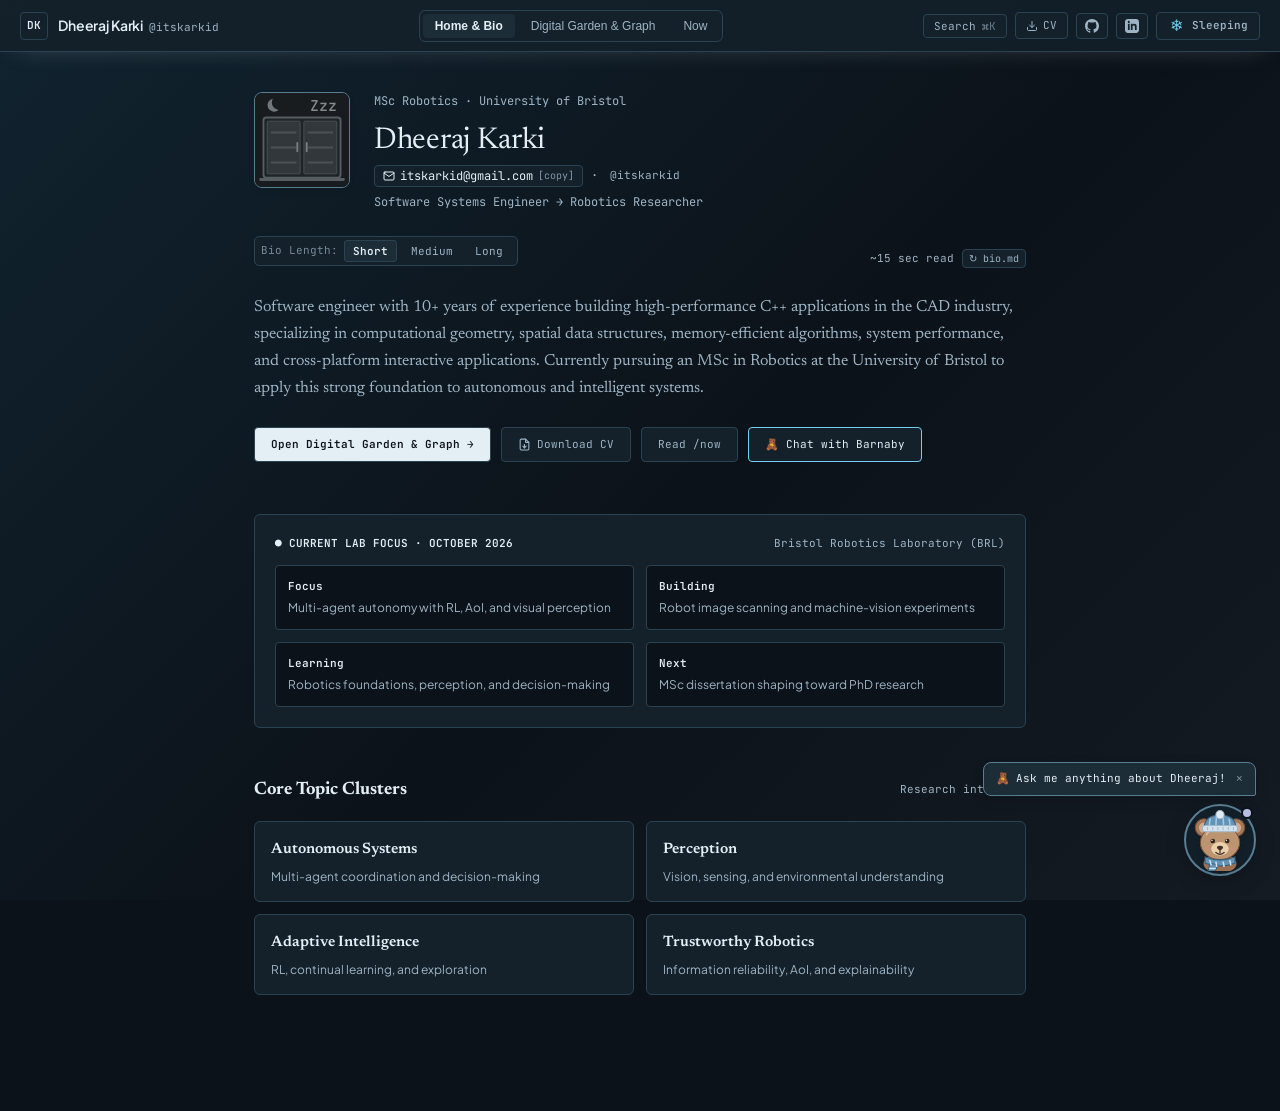
==== index.html @ 6e76aca3 "Refine course notes and fix math, callouts, and home layout" ====
<!DOCTYPE html>
<html lang="en" data-theme="dark" class="dark">
<head>
  <meta charset="UTF-8">
  <meta name="viewport" content="width=device-width, initial-scale=1.0">
  <title>Dheeraj Karki (@itskarkid) — Software to Robotics & Digital Garden</title>

  <!-- Typography -->
  <link rel="preconnect" href="https://fonts.googleapis.com">
  <link rel="preconnect" href="https://fonts.gstatic.com" crossorigin>
  <link href="https://fonts.googleapis.com/css2?family=Plus+Jakarta+Sans:wght@300;400;500;600;700&family=JetBrains+Mono:wght@400;500;600&family=Newsreader:ital,opsz,wght@0,6..72,400;0,6..72,500;0,6..72,600;1,6..72,400&display=swap" rel="stylesheet">

  <link rel="stylesheet" href="__support/vendor/katex/katex.min.css">
  <link rel="stylesheet" href="styles.css">
</head>
<body>

  <!-- ================= MASTHEAD ================= -->
  <header class="masthead">
    <div class="brand-group" onclick="switchView('home')">
      <div class="brand-avatar">DK</div>
      <div>
        <span class="brand-title">Dheeraj Karki</span>
        <span class="brand-handle">@itskarkid</span>
      </div>
    </div>

    <!-- Center Views Tabs -->
    <nav class="nav-tabs">
      <button onclick="switchView('home')" id="tab-home" class="nav-btn active">Home & Bio</button>
      <button onclick="switchView('garden')" id="tab-garden" class="nav-btn">Digital Garden & Graph</button>
      <button onclick="switchView('now')" id="tab-now" class="nav-btn">Now</button>
    </nav>

    <!-- Right Controls -->
    <div class="actions-group">
      <!-- Search Modal (⌘K) -->
      <button onclick="openSearchModal()" class="btn-action" title="Search notes [⌘K]">
        <span>Search</span>
        <span style="opacity:0.6;">⌘K</span>
      </button>

      <button onclick="openSyncModal()" class="btn-action" title="Obsidian to GitHub Sync Workflow" style="display:none;">
        <span>Obsidian Sync</span>
      </button>

      <!-- CV / Resume Download Button -->
      <a href="cv_dheeraj_karki.pdf" id="navCvLink" download="cv_dheeraj_karki.pdf" class="btn-action" title="Download Dheeraj's CV / Resume" style="gap: 5px;">
        <svg width="12" height="12" viewBox="0 0 24 24" fill="none" stroke="currentColor" stroke-width="2" stroke-linecap="round" stroke-linejoin="round">
          <path d="M21 15v4a2 2 0 0 1-2 2H5a2 2 0 0 1-2-2v-4"></path>
          <polyline points="7 10 12 15 17 10"></polyline>
          <line x1="12" y1="15" x2="12" y2="3"></line>
        </svg>
        <span>CV</span>
      </a>

      <!-- GitHub Icon Link -->
      <a href="https://github.com/itskarkid" id="navGithubLink" target="_blank" rel="noopener noreferrer" class="btn-action" title="GitHub (@itskarkid)" style="padding: 5px 8px;">
        <svg width="14" height="14" viewBox="0 0 24 24" fill="currentColor">
          <path d="M12 0C5.37 0 0 5.37 0 12c0 5.31 3.435 9.795 8.205 11.385.6.105.825-.255.825-.57 0-.285-.015-1.23-.015-2.235-3.015.555-3.795-.735-4.035-1.41-.135-.345-.72-1.41-1.23-1.695-.42-.225-1.02-.78-.015-.795.945-.015 1.62.87 1.845 1.23 1.08 1.815 2.805 1.305 3.495.99.105-.78.42-1.305.765-1.605-2.67-.3-5.46-1.335-5.46-5.925 0-1.305.465-2.385 1.23-3.225-.12-.3-.54-1.53.12-3.18 0 0 1.005-.315 3.3 1.23.96-.27 1.98-.405 3-.405s2.04.135 3 .405c2.295-1.56 3.3-1.23 3.3-1.23.66 1.65.24 2.88.12 3.18.765.84 1.23 1.905 1.23 3.225 0 4.605-2.805 5.625-5.475 5.925.435.375.81 1.095.81 2.22 0 1.605-.015 2.895-.015 3.3 0 .315.225.69.825.57A12.02 12.02 0 0024 12c0-6.63-5.37-12-12-12z"/>
        </svg>
      </a>

      <!-- LinkedIn Icon Link -->
      <a href="https://www.linkedin.com/in/itskarkid/" id="navLinkedinLink" target="_blank" rel="noopener noreferrer" class="btn-action" title="LinkedIn Profile" style="padding: 5px 8px;">
        <svg width="14" height="14" viewBox="0 0 24 24" fill="currentColor">
          <path d="M19 0h-14c-2.761 0-5 2.239-5 5v14c0 2.761 2.239 5 5 5h14c2.762 0 5-2.239 5-5v-14c0-2.761-2.238-5-5-5zm-11 19h-3v-11h3v11zm-1.5-12.268c-.966 0-1.75-.79-1.75-1.764s.784-1.764 1.75-1.764 1.75.79 1.75 1.764-.783 1.764-1.75 1.764zm13.5 12.268h-3v-5.604c0-3.368-4-3.113-4 0v5.604h-3v-11h3v1.765c1.396-2.586 7-2.777 7 2.476v6.759z"/>
        </svg>
      </a>

      <!-- Local Time Status -->
      <span class="zone-status" id="zoneStatus" role="status" aria-live="polite" aria-atomic="true">
        <span class="season-icon" id="seasonIcon" aria-hidden="true"></span>
        <span id="themeLabel" style="font-weight:600;">Night</span>
      </span>
    </div>
  </header>

  <div class="season-preview" hidden>
    <label class="preview-row" for="seasonPreview">
      <span>Season preview</span>
      <select id="seasonPreview" onchange="previewSeason()">
        <option value="auto">Auto</option>
        <option value="spring">Spring</option>
        <option value="summer">Summer</option>
        <option value="autumn">Autumn</option>
        <option value="winter">Winter</option>
      </select>
    </label>
    <label class="preview-row" for="zonePreview">
      <span>State preview</span>
      <select id="zonePreview" onchange="previewSeason()">
        <option value="auto">Auto</option>
        <option value="Day">Day</option>
        <option value="Night">Night</option>
        <option value="Sleeping">Sleeping</option>
      </select>
    </label>
  </div>

  <!-- ================= VIEW 1: HOME & BIO ================= -->
  <section id="view-home" class="view-container home-wrapper active">
    
    <div class="bio-hero-container">
      <!-- Profile Picture Frame with Line-Art Fallback -->
      <div class="profile-avatar-frame" title="Dheeraj Karki (@itskarkid)">
        <img 
          src="https://media.licdn.com/dms/image/v2/D5603AQFn3GsmP9iZlg/profile-displayphoto-shrink_400_400/profile-displayphoto-shrink_400_400/0/1718274640105?e=1735171200&v=beta&t=example" 
          alt="Dheeraj Karki" 
          id="profileImage"
          style="width: 100%; height: 100%; object-fit: cover; display: block;"
          onerror="this.onerror=null; this.style.display='none'; document.getElementById('avatarSvgFallback').style.display='block';"
        />
        <svg id="avatarSvgFallback" role="img" aria-label="Seasonal cartoon portrait of Dheeraj Karki" style="display:none; width:100%; height:100%;" viewBox="0 0 100 100" fill="none" xmlns="http://www.w3.org/2000/svg">
          <rect width="100" height="100" fill="var(--surface)"/>
          <line x1="0" y1="20" x2="100" y2="20" stroke="var(--border)" stroke-width="0.5"/>
          <line x1="0" y1="40" x2="100" y2="40" stroke="var(--border)" stroke-width="0.5"/>
          <line x1="0" y1="60" x2="100" y2="60" stroke="var(--border)" stroke-width="0.5"/>
          <line x1="0" y1="80" x2="100" y2="80" stroke="var(--border)" stroke-width="0.5"/>
          <line x1="20" y1="0" x2="20" y2="100" stroke="var(--border)" stroke-width="0.5"/>
          <line x1="40" y1="0" x2="40" y2="100" stroke="var(--border)" stroke-width="0.5"/>
          <line x1="60" y1="0" x2="60" y2="100" stroke="var(--border)" stroke-width="0.5"/>
          <line x1="80" y1="0" x2="80" y2="100" stroke="var(--border)" stroke-width="0.5"/>
          <g class="portrait-day">
            <circle cx="84" cy="15" r="6" fill="#b68b41"/>
            <path d="M84 4V2M84 28V26M73 15H71M97 15H95M76 7L74 5M92 23L94 25M76 23L74 25M92 7L94 5" stroke="#b68b41" stroke-width="1.5" stroke-linecap="round"/>
          </g>
          <g class="portrait-night" fill="#d3e4f0">
            <path d="M88 5A9 9 0 1 0 94 20A10 10 0 0 1 88 5Z"/>
            <path d="M15 12V18M12 15H18M83 35V39M81 37H85" stroke="#d3e4f0" stroke-width="1.2" stroke-linecap="round"/>
            <circle cx="23" cy="31" r="1"/><circle cx="73" cy="8" r="1"/>
          </g>
          <path d="M18 100V94C20 78 32 68 50 68C68 68 80 78 82 94V100Z" stroke="var(--text)" stroke-width="2.5" stroke-linecap="round" fill="var(--card)"/>
          <path d="M42 68L38 88M58 68L62 88" stroke="var(--border-strong)" stroke-width="1.5" stroke-linecap="round"/>
          <path d="M42 56V68M58 56V68" stroke="var(--text)" stroke-width="2" stroke-linecap="round"/>
          <ellipse cx="50" cy="42" rx="17" ry="20" stroke="var(--portrait-ink)" stroke-width="2" fill="var(--portrait-skin)"/>
          <rect x="37" y="38" width="10" height="7" rx="2" stroke="var(--accent)" stroke-width="2"/>
          <rect x="53" y="38" width="10" height="7" rx="2" stroke="var(--accent)" stroke-width="2"/>
          <line x1="47" y1="41" x2="53" y2="41" stroke="var(--accent)" stroke-width="2"/>
          <path d="M33 39C32 27 40 21 50 21C60 21 68 27 67 39C63 26 55 24 50 24C45 24 37 26 33 39Z" fill="var(--portrait-hair)"/>
          <path d="M46 52C48 54 52 54 54 52" stroke="var(--portrait-ink)" stroke-width="1.5" stroke-linecap="round"/>
          <g class="season-accessory spring">
            <path d="M22 85Q29 72 41 70L50 80L59 70Q71 72 78 85L82 100H18Z" fill="var(--card)" stroke="var(--accent)" stroke-width="2"/>
            <path d="M41 71L38 85L50 80L62 85L59 71M50 80V100" stroke="var(--accent)" stroke-width="1.5"/>
            <path d="M65 88L68 78M66 84Q59 80 62 78Q68 77 66 84" stroke="var(--accent)" stroke-width="1.5"/>
            <g fill="var(--season-detail)">
              <circle cx="68" cy="73" r="3"/><circle cx="64" cy="77" r="3"/>
              <circle cx="72" cy="77" r="3"/><circle cx="68" cy="81" r="3"/>
            </g>
            <circle cx="68" cy="77" r="2" fill="var(--bg)"/>
          </g>
          <g class="season-accessory summer">
            <path d="M34 27L38 13Q50 9 62 13L66 27Z" fill="var(--card)" stroke="var(--season-detail)" stroke-width="1.5"/>
            <path d="M36 22H64V28H36Z" fill="var(--accent)"/>
            <path d="M25 29Q50 23 75 29L72 33Q50 29 28 33Z" fill="var(--card)" stroke="var(--season-detail)" stroke-width="1.5"/>
            <g class="portrait-day">
              <rect x="36" y="37" width="12" height="9" rx="3" fill="var(--portrait-hair)" stroke="var(--accent)" stroke-width="1.5"/>
              <rect x="52" y="37" width="12" height="9" rx="3" fill="var(--portrait-hair)" stroke="var(--accent)" stroke-width="1.5"/>
              <path d="M48 40H52M39 39L42 43M55 39L58 43" stroke="var(--bg)" stroke-width="1.5"/>
            </g>
            <path d="M39 71L50 80L61 71" stroke="var(--season-detail)" stroke-width="3" stroke-linecap="round"/>
          </g>
          <g class="season-accessory autumn">
            <path d="M21 85Q28 73 40 71L50 80L60 71Q72 73 79 85L84 100H16Z" fill="var(--card)" stroke="var(--text)" stroke-width="2"/>
            <path d="M40 72L35 86L45 83L50 91L55 83L65 86L60 72M50 91V100" stroke="var(--accent)" stroke-width="1.8"/>
            <path d="M38 61Q50 68 62 61L63 69Q50 77 37 69Z" fill="var(--accent)" stroke="var(--text)" stroke-width="1.2"/>
            <path d="M43 70L40 89L49 91L53 72Z" fill="var(--accent)" stroke="var(--text)" stroke-width="1.2"/>
            <path d="M41 65L42 71M49 67V73M57 65L58 71M42 82L49 84" stroke="var(--season-detail)" stroke-width="2"/>
          </g>
          <g class="season-accessory winter">
            <path d="M32 27Q34 11 50 11Q66 11 68 27Z" fill="var(--accent)" stroke="var(--text)" stroke-width="1.5"/>
            <circle cx="50" cy="10" r="5" fill="var(--season-detail)" stroke="var(--text)" stroke-width="1"/>
            <path d="M40 17L39 25M47 15V25M54 15V25M61 18L62 25" stroke="var(--bg)" stroke-width="1.5"/>
            <rect x="30" y="25" width="40" height="7" rx="3" fill="var(--card)" stroke="var(--text)" stroke-width="1.5"/>
            <path d="M36 27V30M43 27V30M50 27V30M57 27V30M64 27V30" stroke="var(--accent)" stroke-width="1.5"/>
            <path d="M38 61Q50 68 62 61L63 71Q50 78 37 71Z" fill="var(--accent)" stroke="var(--text)" stroke-width="1.2"/>
            <path d="M43 72L39 93H49L54 74Z" fill="var(--accent)" stroke="var(--text)" stroke-width="1.2"/>
            <path d="M41 65L42 72M49 67V74M57 65L58 72M41 83H51M40 89H50" stroke="var(--bg)" stroke-width="2"/>
          </g>
          <g class="portrait-sleep">
            <rect width="100" height="100" fill="#192329"/>
            <path d="M19 6A7 7 0 1 0 25 18A8 8 0 0 1 19 6Z" fill="#82949e"/>
            <text x="58" y="19" fill="#9babb2" font-family="var(--font-mono)" font-size="16" font-weight="500">Zzz</text>
            <rect x="9" y="26" width="82" height="64" rx="3" fill="#202d33" stroke="#61747d" stroke-width="2"/>
            <rect x="13" y="30" width="35" height="56" rx="1" fill="#35454c" stroke="#51656e"/>
            <rect x="52" y="30" width="35" height="56" rx="1" fill="#35454c" stroke="#51656e"/>
            <path d="M17 42H44M17 58H44M17 74H44M56 42H83M56 58H83M56 74H83" stroke="#52666f" stroke-width="2"/>
            <path d="M45 53V62M55 53V62" stroke="#899ba3" stroke-width="2" stroke-linecap="round"/>
            <path d="M6 92H94" stroke="#61747d" stroke-width="3" stroke-linecap="round"/>
          </g>
        </svg>
      </div>

      <div style="flex: 1;">
        <div class="hero-meta" id="homeHeadline">
          MSc Robotics &middot; Univ. of Bristol &middot; 10 Years Software Industry (India)
        </div>
        <h1 class="hero-heading" id="homeName" style="margin-bottom: 4px;">Dheeraj Karki</h1>
        <div style="display:flex; align-items:center; gap:8px; margin-bottom: 6px; flex-wrap:wrap;">
          <button onclick="copyEmailToClipboard(event)" title="Click to copy email" style="font-family:var(--font-mono); font-size:12px; color:var(--text); text-decoration:none; display:inline-flex; align-items:center; gap:5px; border:1px solid var(--border); padding:2px 8px; border-radius:4px; background:var(--surface); cursor:pointer; transition:all 0.12s;">
            <svg width="12" height="12" viewBox="0 0 24 24" fill="none" stroke="currentColor" stroke-width="2" stroke-linecap="round" stroke-linejoin="round">
              <path d="M4 4h16c1.1 0 2 .9 2 2v12c0 1.1-.9 2-2 2H4c-1.1 0-2-.9-2-2V6c0-1.1.9-2 2-2z"></path>
              <polyline points="22,6 12,13 2,6"></polyline>
            </svg>
            <span id="emailDisplayLabel">itskarkid@gmail.com</span>
            <span style="font-size:10px; color:var(--text-muted); opacity:0.8;">[copy]</span>
          </button>
          <span style="font-family:var(--font-mono); font-size:12px; color:var(--text-muted);">&middot;</span>
          <span class="brand-handle" id="homeHandle">@itskarkid</span>
        </div>
        <p style="font-family:var(--font-mono); font-size:12px; color:var(--text-muted);" id="homeRole">
          Software Systems Engineer &rarr; Robotics Researcher
        </p>
      </div>
    </div>

    <!-- Length Toggle Bar with Optional Reload -->
    <div style="display:flex; justify-content:space-between; align-items:center; margin-bottom:12px;">
      <div class="bio-length-control">
        <span style="opacity:0.7;">Bio Length:</span>
        <button onclick="setBioLength('short')" id="bio-btn-short" class="bio-length-btn active">Short</button>
        <button onclick="setBioLength('medium')" id="bio-btn-medium" class="bio-length-btn">Medium</button>
        <button onclick="setBioLength('long')" id="bio-btn-long" class="bio-length-btn">Long</button>
      </div>
      <div style="display:flex; align-items:center; gap:8px;">
        <span style="font-family:var(--font-mono); font-size:11px; color:var(--text-muted);" id="bioReadTime">~15 sec read</span>
        <button onclick="fetchBioMarkdown()" class="btn-action" title="Reload from bio.md" style="padding:2px 6px; font-size:10px;">↻ bio.md</button>
      </div>
    </div>

    <!-- Dynamic Bio Text Container -->
    <div id="bioTextContainer" class="hero-desc"></div>

    <div style="display:flex; gap:10px; margin-bottom: 24px; flex-wrap:wrap;">
      <button onclick="switchView('garden')" class="btn-action" style="background:var(--text); color:var(--bg); padding:8px 16px; font-weight:600;">
        Open Digital Garden & Graph &rarr;
      </button>
      <a href="cv_dheeraj_karki.pdf" id="homeCvBtn" download="cv_dheeraj_karki.pdf" class="btn-action" style="padding:8px 16px; display:inline-flex; align-items:center; gap:6px; text-decoration:none;">
        <svg width="13" height="13" viewBox="0 0 24 24" fill="none" stroke="currentColor" stroke-width="2" stroke-linecap="round" stroke-linejoin="round">
          <path d="M14 2H6a2 2 0 0 0-2 2v16a2 2 0 0 0 2 2h12a2 2 0 0 0 2-2V8z"></path>
          <polyline points="14 2 14 8 20 8"></polyline>
          <line x1="12" y1="18" x2="12" y2="12"></line>
          <line x1="9" y1="15" x2="12" y2="18"></line>
          <line x1="15" y1="15" x2="12" y2="18"></line>
        </svg>
        <span>Download CV</span>
      </a>
      <button onclick="switchView('now')" class="btn-action" style="padding:8px 16px;">
        Read /now
      </button>
      <button onclick="toggleTeddyChat()" class="btn-action highlight" style="padding:8px 16px;">
        <span>🧸 Chat with Barnaby</span>
      </button>
    </div>

    <!-- NOW DISPATCH SNAPSHOT -->
    <div class="now-card">
      <div class="now-card-header">
        <span style="font-weight:600; color:var(--text);">&#9679; CURRENT LAB FOCUS &middot; OCTOBER 2026</span>
        <span>Bristol Robotics Laboratory (BRL)</span>
      </div>
      <div class="now-card-grid" id="homeNowGrid">
        <div class="now-subitem">
          <div class="now-subitem-title">State Determinism</div>
          <p>ROS 2 managed lifecycle transitions under high CPU load on single-board computers.</p>
        </div>
        <div class="now-subitem">
          <div class="now-subitem-title">State Estimation</div>
          <p>Kalman filter covariance tuning to handle wheel odometry slippage on linoleum floors.</p>
        </div>
        <div class="now-subitem">
          <div class="now-subitem-title">Manipulator Kinematics</div>
          <p>Jacobian velocities and singularity avoidance in multi-DOF serial arms.</p>
        </div>
      </div>
    </div>

    <!-- TOPIC CLUSTERS -->
    <div style="display:flex; justify-content:space-between; align-items:center; margin-top:20px;">
      <h2 style="font-family:var(--font-serif); font-size:18px;">Core Topic Clusters</h2>
      <span style="font-family:var(--font-mono); font-size:11px; color:var(--text-muted);">Research interests</span>
    </div>

    <!-- Container is now completely empty in HTML; 100% generated dynamically from bio.md -->
    <div class="cluster-grid" id="homeClustersGrid"></div>

  </section>

  <!-- ================= VIEW 2: 3-COLUMN DIGITAL GARDEN & GRAPH ================= -->
  <section id="view-garden" class="view-container garden-layout">
    
    <!-- LEFT RAIL: INDEX & STAGE FILTER -->
    <aside class="garden-sidebar">
      <div style="padding:12px; border-bottom:1px solid var(--border);">
        <div style="font-family:var(--font-mono); font-size:10px; color:var(--text-muted); margin-bottom:8px; display:flex; justify-content:space-between;">
          <span>GROWTH STAGE</span>
          <span style="cursor:pointer;" onclick="filterStage('all')">Reset</span>
        </div>
        <div style="display:grid; grid-template-columns:1fr 1fr 1fr; gap:4px;">
          <button onclick="filterStage('seedling')" id="f-seedling" class="btn-action" style="justify-content:center; padding:4px 0;">🌱 Seed</button>
          <button onclick="filterStage('budding')" id="f-budding" class="btn-action" style="justify-content:center; padding:4px 0;">🌿 Bud</button>
          <button onclick="filterStage('evergreen')" id="f-evergreen" class="btn-action" style="justify-content:center; padding:4px 0;">🌳 Tree</button>
        </div>
      </div>

      <div style="padding:8px 12px; border-bottom:1px solid var(--border); display:flex; gap:6px;">
        <input type="text" id="sidebarSearch" placeholder="Filter notes..." oninput="renderSidebarNotes()" style="flex:1; background:var(--bg); border:1px solid var(--border); padding:5px 8px; font-family:var(--font-mono); font-size:11px; color:var(--text); border-radius:3px; outline:none;">
      </div>

      <div id="sidebarNotesContainer" style="flex:1; overflow-y:auto; padding:8px;"></div>

      <div style="padding:10px; border-top:1px solid var(--border); font-family:var(--font-mono); font-size:10px; color:var(--text-muted); display:flex; justify-content:space-between;">
        <span id="noteCountLabel">7 notes</span>
        <span style="display:none; cursor:pointer;" onclick="openSyncModal()">Obsidian Sync</span>
      </div>
    </aside>

    <!-- CENTER CANVAS: READING PANE -->
    <main class="garden-reader">
      <div style="max-width: 680px; margin: 0 auto;">
        
        <div style="display:flex; justify-content:space-between; align-items:center; border-bottom:1px solid var(--border); padding-bottom:10px; margin-bottom:20px; font-family:var(--font-mono); font-size:11px; color:var(--text-muted);">
          <div>
            <span>notes / </span><span id="crumbFolder">robotics</span><span> / </span><span id="crumbFile">note.md</span>
          </div>
          <div style="display:flex; gap:8px;">
            <button onclick="toggleRawView()" class="btn-action" style="padding:2px 6px;">
              <span id="rawToggleLabel">&lt;/&gt; Raw .md</span>
            </button>
          </div>
        </div>

        <!-- Note Header -->
        <header style="margin-bottom:24px;">
          <div style="display:flex; gap:8px; align-items:center; margin-bottom:8px; font-family:var(--font-mono); font-size:11px;">
            <span id="noteStageBadge" style="border:1px solid var(--border); padding:1px 6px; border-radius:3px;">🌳 Evergreen</span>
            <span id="noteConfidenceBadge" style="border:1px solid var(--border); padding:1px 6px; border-radius:3px; color:var(--text-muted);">Confidence: High</span>
            <span id="noteTendedBadge" style="color:var(--text-muted); margin-left:auto;">Tended Oct 2026</span>
          </div>

          <h1 id="noteTitle" style="font-family:var(--font-serif); font-size:28px; font-weight:400; line-height:1.3; margin-bottom:8px;">
            Note Title
          </h1>

          <div id="noteTags" style="display:flex; gap:4px; flex-wrap:wrap;"></div>
        </header>

        <!-- Prose Content -->
        <article id="noteBody" class="prose"></article>

        <!-- Raw Markdown Inspector -->
        <div id="rawMdBox" style="display:none; margin-top:24px; background:var(--surface); border:1px solid var(--border); border-radius:4px; padding:14px; font-family:var(--font-mono); font-size:11px; white-space:pre-wrap; color:var(--text-muted); line-height:1.5;"></div>

      </div>
    </main>

    <!-- RIGHT RAIL: GRAPH & BACKLINKS -->
    <aside class="garden-rightpane">
      <div style="padding:12px; border-bottom:1px solid var(--border);">
        <div style="font-family:var(--font-mono); font-size:10px; color:var(--text-muted); margin-bottom:6px; display:flex; justify-content:space-between;">
          <span>CONNECTION GRAPH</span>
          <span>Click to Navigate</span>
        </div>
        <div style="border:1px solid var(--border); border-radius:4px; overflow:hidden;">
          <canvas id="graphCanvas"></canvas>
        </div>
      </div>

      <div style="flex:1; overflow-y:auto; padding:14px;">
        <div style="font-family:var(--font-mono); font-size:10px; color:var(--text-muted); margin-bottom:8px; display:flex; justify-content:space-between;">
          <span>MENTIONED IN (BACKLINKS)</span>
          <span id="backlinksBadge">0</span>
        </div>
        <div id="backlinksContainer" style="display:flex; flex-direction:column; gap:6px;"></div>

        <div style="font-family:var(--font-mono); font-size:10px; color:var(--text-muted); margin:18px 0 8px 0; display:flex; justify-content:space-between; border-top:1px solid var(--border); padding-top:14px;">
          <span>OUTGOING WIKILINKS</span>
          <span id="outgoingBadge">0</span>
        </div>
        <div id="outgoingContainer" style="display:flex; flex-direction:column; gap:4px;"></div>
      </div>
    </aside>

  </section>

  <!-- ================= MOBILE GARDEN BOTTOM BAR ================= -->
  <div class="mobile-garden-bar" id="mobileGardenBar">
    <button onclick="openMobileDrawer('index')" class="btn-action" style="flex:1; justify-content:center; padding:8px 12px; margin-right:6px;">
      📑 Notes Index
    </button>
    <button onclick="openMobileDrawer('graph')" class="btn-action" style="flex:1; justify-content:center; padding:8px 12px; margin-left:6px;">
      🕸 Knowledge Graph
    </button>
  </div>

  <!-- ================= MOBILE DRAWER MODAL ================= -->
  <div class="mobile-drawer" id="mobileDrawer" onclick="closeMobileDrawer(event)">
    <div class="mobile-drawer-sheet" onclick="event.stopPropagation()">
      <div style="display:flex; justify-content:space-between; align-items:center; border-bottom:1px solid var(--border); padding-bottom:10px; margin-bottom:12px;">
        <span id="mobileDrawerTitle" style="font-weight:600; font-size:13px; font-family:var(--font-serif);">Browse Notes</span>
        <button onclick="closeMobileDrawer()" class="btn-action" style="padding:3px 8px;">✕ Close</button>
      </div>

      <!-- Mobile Notes List Content -->
      <div id="mobileDrawerNotesView">
        <div style="display:grid; grid-template-columns:1fr 1fr 1fr; gap:4px; margin-bottom:10px;">
          <button onclick="filterStage('seedling')" class="btn-action" style="justify-content:center; padding:4px 0;">🌱 Seed</button>
          <button onclick="filterStage('budding')" class="btn-action" style="justify-content:center; padding:4px 0;">🌿 Bud</button>
          <button onclick="filterStage('evergreen')" class="btn-action" style="justify-content:center; padding:4px 0;">🌳 Tree</button>
        </div>
        <div id="mobileNotesListContainer" style="max-height:55vh; overflow-y:auto;"></div>
      </div>

      <!-- Mobile Graph View Content -->
      <div id="mobileDrawerGraphView" style="display:none;">
        <div style="border:1px solid var(--border); border-radius:6px; overflow:hidden;">
          <canvas id="mobileGraphCanvas" style="width:100%; height:260px; display:block; background:var(--bg);"></canvas>
        </div>
        <p style="font-family:var(--font-mono); font-size:10px; color:var(--text-muted); margin-top:8px; text-align:center;">
          Tap any node to jump to that entry.
        </p>
      </div>
    </div>
  </div>

  <!-- ================= VIEW 3: NOW (BRISTOL LAB) ================= -->
  <section id="view-now" class="view-container home-wrapper">
    <div style="display:flex; justify-content:space-between; align-items:flex-start; margin-bottom:12px; flex-wrap:wrap; gap:8px;">
      <div>
        <div class="hero-meta" id="nowMetaTag">/now &middot; Personal Laboratory Record</div>
        <h1 class="hero-heading" id="nowHeaderTitle" style="margin-bottom:4px;">What I am doing now</h1>
        <p class="hero-desc" id="nowHeaderDesc" style="margin-bottom:0;">
          Bristol Robotics Laboratory &middot; University of Bristol &middot; Autumn 2026
        </p>
      </div>

      <div style="display:flex; gap:8px; align-items:center;">
        <button onclick="toggleNowRawView()" class="btn-action" style="padding:4px 10px; font-family:var(--font-mono); font-size:11px;">
          <span id="nowRawToggleLabel">&lt;/&gt; Raw .md</span>
        </button>
        <button onclick="fetchNowMarkdown()" class="btn-action" title="Reload from now.md" style="padding:4px 8px;">
          ↻
        </button>
      </div>
    </div>

    <!-- Structured Card Grid dynamically populated from Markdown -->
    <div id="nowCardsContainer" style="display:flex; flex-direction:column; gap:16px;"></div>

    <!-- Raw Markdown Read-Only Inspector (Matching Garden styling) -->
    <div id="nowRawBox" style="display:none; margin-top:20px; background:var(--surface); border:1px solid var(--border); border-radius:6px; padding:16px; font-family:var(--font-mono); font-size:11px; white-space:pre-wrap; color:var(--text-muted); line-height:1.6; user-select:text;"></div>

    <div style="margin-top:24px;">
      <button onclick="switchView('garden')" class="btn-action" style="padding:8px 16px;">
        &larr; Return to Notes & Knowledge Graph
      </button>
    </div>
  </section>

  <!-- ================= HOVER TOOLTIP ================= -->
  <div id="hoverPopover">
    <div style="font-weight:600; margin-bottom:4px; font-family:var(--font-serif);" id="popTitle">Title</div>
    <div style="color:var(--text-muted); line-height:1.4;" id="popSummary">Summary</div>
    <div style="margin-top:8px; padding-top:6px; border-top:1px solid var(--border); display:flex; justify-content:space-between; color:var(--text-muted); font-family:var(--font-mono); font-size:9px;">
      <span>Click to open</span>
      <span id="popStage">🌱 Seedling</span>
    </div>
  </div>

  <!-- ================= CLIPBOARD TOAST NOTIFICATION ================= -->
  <div id="copyToast" style="position:fixed; bottom:28px; left:50%; transform:translateX(-50%) translateY(20px); background:var(--text); color:var(--bg); padding:8px 16px; border-radius:6px; font-family:var(--font-mono); font-size:12px; font-weight:500; box-shadow:0 6px 20px rgba(0,0,0,0.25); z-index:110; opacity:0; pointer-events:none; transition:opacity 0.18s ease, transform 0.18s ease; display:flex; align-items:center; gap:8px;">
    <span>✓</span>
    <span id="toastMessage">Copied itskarkid@gmail.com to clipboard!</span>
  </div>

  <!-- ================= SEARCH MODAL (CMD+K) ================= -->
  <div id="searchModal" class="modal-backdrop">
    <div class="modal-box">
      <div style="padding:12px; border-bottom:1px solid var(--border); display:flex; align-items:center; gap:8px;">
        <input type="text" id="modalSearchInput" placeholder="Search notes, ROS 2, kinematics, Bristol..." style="flex:1; background:transparent; border:none; outline:none; font-family:var(--font-sans); font-size:13px; color:var(--text);">
        <button onclick="closeSearchModal()" class="btn-action" style="padding:2px 6px;">ESC</button>
      </div>
      <div id="modalResults" style="max-height:300px; overflow-y:auto; padding:8px;"></div>
    </div>
  </div>

  <!-- ================= FLOATING TEDDY BEAR COMPANION ================= -->
  <!-- Floating speech bubble teaser -->
  <div class="teddy-speech-bubble-hint" id="teddyHint">
    <span>🧸</span>
    <span>Ask me anything about Dheeraj!</span>
    <span style="cursor:pointer; opacity:0.5; margin-left:4px;" onclick="dismissTeddyHint(event)">✕</span>
  </div>

  <!-- Floating Teddy Trigger Button -->
  <button class="teddy-companion-btn" id="teddyBtn" onclick="toggleTeddyChat()" title="Chat with Barnaby, Dheeraj's teddy bear assistant" aria-label="Open Teddy Bear Chat">
    <span class="teddy-badge-dot"></span>
    <svg width="40" height="40" viewBox="0 0 100 100" fill="none" xmlns="http://www.w3.org/2000/svg">
      <circle cx="27" cy="28" r="14" fill="#a27b5c"/>
      <circle cx="27" cy="28" r="8" fill="#e8a598"/>
      <circle cx="73" cy="28" r="14" fill="#a27b5c"/>
      <circle cx="73" cy="28" r="8" fill="#e8a598"/>
      <ellipse cx="50" cy="54" rx="34" ry="30" fill="#b08968"/>
      <path d="M68 18C64 12 60 17 65 21L70 21C75 17 71 12 67 18Z" fill="#e57373"/>
      <path d="M72 21C77 17 82 20 78 26L73 23C77 28 72 31 68 25Z" fill="#e57373"/>
      <circle cx="70" cy="22" r="3.5" fill="#d32f2f"/>
      <ellipse cx="50" cy="62" rx="14" ry="11" fill="#ddb892"/>
      <path d="M46 58C46 56 54 56 54 58C54 61 51 63 50 63C49 63 46 61 46 58Z" fill="#3e2723"/>
      <path d="M50 63V67" stroke="#3e2723" stroke-width="1.8" stroke-linecap="round"/>
      <path d="M45 66C47 69 53 69 55 66" stroke="#3e2723" stroke-width="1.8" stroke-linecap="round"/>
      <circle cx="31" cy="61" r="5" fill="#f48fb1" opacity="0.6"/>
      <circle cx="69" cy="61" r="5" fill="#f48fb1" opacity="0.6"/>
      <circle cx="38" cy="48" r="4.2" fill="#2b1810"/>
      <circle cx="36.5" cy="46.5" r="1.3" fill="#ffffff"/>
      <path d="M34 44L31 42" stroke="#2b1810" stroke-width="1.4" stroke-linecap="round"/>
      <circle cx="62" cy="48" r="4.2" fill="#2b1810"/>
      <circle cx="60.5" cy="46.5" r="1.3" fill="#ffffff"/>
      <path d="M66 44L69 42" stroke="#2b1810" stroke-width="1.4" stroke-linecap="round"/>
    </svg>
  </button>

  <!-- Teddy Interactive Chat Window -->
  <div class="teddy-chat-drawer" id="teddyChatDrawer">
    <div class="teddy-chat-header">
      <div class="teddy-chat-title-group">
        <div class="teddy-mini-avatar">
          <svg width="24" height="24" viewBox="0 0 100 100" fill="none">
            <circle cx="27" cy="28" r="14" fill="#a27b5c"/>
            <circle cx="73" cy="28" r="14" fill="#a27b5c"/>
            <ellipse cx="50" cy="54" rx="34" ry="30" fill="#b08968"/>
            <circle cx="70" cy="22" r="4" fill="#e57373"/>
            <ellipse cx="50" cy="62" rx="14" ry="11" fill="#ddb892"/>
            <circle cx="38" cy="48" r="4" fill="#2b1810"/>
            <circle cx="62" cy="48" r="4" fill="#2b1810"/>
          </svg>
        </div>
        <div>
          <div style="font-weight:600; font-size:12px; display:flex; align-items:center; gap:6px;">
            <span>Barnaby 🧸</span>
            <span id="companionSeason" style="font-size:9px; background:var(--card); border:1px solid var(--border); padding:1px 5px; border-radius:10px; font-family:var(--font-mono); color:var(--text-muted);">Companion</span>
          </div>
          <div style="font-size:10px; color:var(--text-muted); font-family:var(--font-mono);">
            Dheeraj's Lab Bear &middot; Ask me about him!
          </div>
        </div>
      </div>
      <button onclick="toggleTeddyChat()" class="btn-action" style="padding:2px 7px;">✕</button>
    </div>

    <!-- Message History -->
    <div class="teddy-messages-list" id="teddyMessagesList">
      <div class="teddy-msg companion">
        Hello! I'm <strong>Barnaby</strong>, Dheeraj's companion here in the digital garden. 🧸🎀
      </div>
    </div>

    <!-- Quick Prompt Chips -->
    <div class="teddy-quick-prompts">
      <button class="teddy-chip" onclick="askTeddyPrompt('Tell me about Dheeraj\'s transition from Arden Software to Bristol.')">From Arden to Bristol</button>
      <button class="teddy-chip" onclick="askTeddyPrompt('What is he researching at the Bristol Robotics Lab?')">Current Bristol research?</button>
      <button class="teddy-chip" onclick="askTeddyPrompt('What are his favorite topics in the digital garden?')">Top garden topics?</button>
    </div>

    <!-- Input Bar -->
    <div class="teddy-chat-input-bar">
      <input type="text" id="teddyInput" class="teddy-input" placeholder="Ask Barnaby about Dheeraj..." onkeydown="if(event.key==='Enter') sendTeddyMessage();">
      <button onclick="sendTeddyMessage()" class="btn-action highlight" style="padding:6px 12px; font-weight:600;">
        Send
      </button>
    </div>
  </div>

  <!-- ================= OBSIDIAN SYNC MODAL ================= -->
  <div id="syncModal" class="modal-backdrop">
    <div class="modal-box" style="padding:24px;">
      <div style="display:flex; justify-content:space-between; align-items:center; border-bottom:1px solid var(--border); padding-bottom:10px; margin-bottom:14px;">
        <h3 style="font-family:var(--font-serif); font-size:16px;">Obsidian to GitHub Pages Architecture</h3>
        <button onclick="closeSyncModal()" class="btn-action" style="padding:2px 6px;">✕</button>
      </div>
      <div style="font-size:12px; color:var(--text-muted); line-height:1.7; display:flex; flex-direction:column; gap:12px;">
        <div>
          <strong style="color:var(--text);">1. Keep Private Notes Private:</strong><br>
          Create a dedicated <code>Garden/</code> folder in your Obsidian vault. Only sync that folder to GitHub, leaving personal journals safely on your local computer.
        </div>
        <div>
          <strong style="color:var(--text);">2. Push with Obsidian Git (Free):</strong><br>
          Use the free community plugin <code>Obsidian Git</code>. Set it to auto-commit and push your public notes to your GitHub repository.
        </div>
        <div>
          <strong style="color:var(--text);">3. Free Static Hosting:</strong><br>
          GitHub Pages automatically builds your files into static HTML with full <code>[[wikilink]]</code> resolution.
        </div>
      </div>
      <div style="margin-top:18px; display:flex; justify-content:flex-end;">
        <button onclick="closeSyncModal()" class="btn-action" style="padding:6px 14px;">Close</button>
      </div>
    </div>
  </div>

  <!-- ================= JAVASCRIPT VAULT & ENGINE ================= -->
  <script src="__support/vendor/marked.umd.js"></script>
  <script src="__support/vendor/js-yaml.min.js"></script>
  <script src="__support/vendor/purify.min.js"></script>
  <script src="__support/vendor/katex/katex.min.js"></script>
  <script src="__support/vendor/marked-katex-extension/index.umd.js"></script>
  <script>
    let bioMarkdownSource = '';

    let bioTexts = {
      short: '',
      medium: '',
      long: ''
    };

    const bioReadTimes = {
      short: '~15 sec read',
      medium: '~1 min read',
      long: '~3 min read'
    };

    let activeBioLength = 'short';

    // PARSE & RENDER BIO MARKDOWN
    function parseAndRenderBioMarkdown(md) {
      bioMarkdownSource = md;
      let cleanMd = md;

      // 1. Parse Frontmatter
      const fmMatch = md.match(/^---\s*[\r\n]+([\s\S]*?)[\r\n]+---\s*[\r\n]+/);
      if (fmMatch) {
        cleanMd = md.slice(fmMatch[0].length);
        const fmLines = fmMatch[1].split('\n');
        const fm = {};
        fmLines.forEach(line => {
          const parts = line.split(':');
          if (parts.length >= 2) {
            const key = parts[0].trim().toLowerCase();
            const val = parts.slice(1).join(':').trim().replace(/^['"](.*)['"]$/, '$1');
            fm[key] = val;
          }
        });

        if (fm.name) document.getElementById('homeName').textContent = fm.name;
        if (fm.handle) document.getElementById('homeHandle').textContent = fm.handle;
        if (fm.role) document.getElementById('homeRole').textContent = fm.role;
        if (fm.headline) document.getElementById('homeHeadline').textContent = fm.headline;
        if (fm.email) {
          const lbl = document.getElementById('emailDisplayLabel');
          if (lbl) lbl.textContent = fm.email;
        }
        configureLocationTheme(fm);
      }

      // 2. Extract Sections by ##
      const sections = cleanMd.split(/(?=^##\s+)/gm);
      sections.forEach(sec => {
        const trimmed = sec.trim();
        if (!trimmed) return;
        const match = trimmed.match(/^##\s+(.+)$/m);
        if (!match) return;
        const heading = match[1].trim().toLowerCase();
        const content = trimmed.replace(/^##\s+.+$/m, '').trim();

        if (heading.includes('short')) {
          bioTexts.short = renderMarkdown(content);
        } else if (heading.includes('medium')) {
          bioTexts.medium = renderMarkdown(content);
        } else if (heading.includes('long')) {
          bioTexts.long = renderMarkdown(content);
        } else if (heading.includes('clusters')) {
          // Parse dynamic clusters from bio.md
          const clusterLines = content.split('\n').filter(l => l.trim().startsWith('*') || l.trim().startsWith('-'));
          if (clusterLines.length > 0) {
            const clusterGrid = document.getElementById('homeClustersGrid');
            if (clusterGrid) {
              clusterGrid.replaceChildren(...clusterLines.map(line => {
                const cleanLine = line.replace(/^[\*\-]\s+/, '').trim();
                const legacy = cleanLine.match(/^\[\[([^\]]+)\]\]\s*\|\s*([^|]+)\|\s*(.*)$/);
                const body = legacy ? legacy[3] : cleanLine;
                const label = body.match(/^\*\*(.*?)\*\*:?[ \t]*(.*)$/);
                const separator = body.indexOf(':');
                const title = label ? label[1].replace(/:$/, '') : (separator < 0 ? body : body.slice(0, separator)).trim();
                const desc = label ? label[2] : (separator < 0 ? '' : body.slice(separator + 1).trim());
                const card = document.createElement(legacy ? 'button' : 'div');
                card.className = 'cluster-card';
                if (legacy) {
                  card.type = 'button';
                  card.addEventListener('click', () => {
                    const target = resolveNoteLink(legacy[1]);
                    if (target) openNoteInGarden(target.id);
                  });
                  const tag = document.createElement('div');
                  tag.className = 'cluster-tag';
                  tag.textContent = legacy[2].trim();
                  card.append(tag);
                }
                const heading = document.createElement('div');
                heading.className = 'cluster-title';
                heading.textContent = title;
                const description = document.createElement('div');
                description.innerHTML = renderMarkdown(desc);
                card.append(heading, description);
                return card;
              }));
            }
          }
        } else if (heading.includes('now snapshot')) {
          // Parse bullets into 3 items
          const lines = content.split('\n').filter(l => l.trim().startsWith('*') || l.trim().startsWith('-'));
          if (lines.length > 0) {
            const grid = document.getElementById('homeNowGrid');
            if (grid) {
              grid.innerHTML = lines.map(l => {
                const raw = l.replace(/^[\*\-]\s+/, '').trim();
                const boldMatch = raw.match(/^\*\*(.*?)\*\*:?\s*(.*)$/);
                const title = boldMatch ? boldMatch[1].replace(/:$/, '') : 'Focus';
                const desc = boldMatch ? boldMatch[2] : raw;
                return `
                  <div class="now-subitem">
                    <div class="now-subitem-title">${title}</div>
                    <p>${parseWikilinks(desc)}</p>
                  </div>
                `;
              }).join('');
            }
          }
        }
      });

      setBioLength(activeBioLength);
      setupHoverTooltips();
    }

    async function fetchBioMarkdown() {
      try {
        const res = await fetch('./bio.md');
        if (!res.ok) throw new Error(`bio.md: HTTP ${res.status}`);
        parseAndRenderBioMarkdown(await res.text());
      } catch (err) {
        console.error('Unable to load bio.md', err);
        document.getElementById('bioTextContainer').textContent = 'Bio unavailable.';
      }
    }

    function setBioLength(len) {
      activeBioLength = len;
      document.querySelectorAll('.bio-length-btn').forEach(b => b.classList.remove('active'));
      const activeBtn = document.getElementById(`bio-btn-${len}`);
      if (activeBtn) activeBtn.classList.add('active');

      const container = document.getElementById('bioTextContainer');
      if (container && bioTexts[len]) {
        container.innerHTML = bioTexts[len];
      }
      const timeLabel = document.getElementById('bioReadTime');
      if (timeLabel && bioReadTimes[len]) {
        timeLabel.textContent = bioReadTimes[len];
      }
      setupHoverTooltips();
    }

    // Clipboard Copy Helper for Email
    function copyEmailToClipboard(e) {
      if (e) e.preventDefault();
      const email = 'itskarkid@gmail.com';
      
      const tempInput = document.createElement('input');
      tempInput.style.position = 'absolute';
      tempInput.style.left = '-9999px';
      tempInput.value = email;
      document.body.appendChild(tempInput);
      tempInput.select();
      
      try {
        document.execCommand('copy');
      } catch (err) {
        console.error('Copy fallback failed', err);
      }
      document.body.removeChild(tempInput);

      const toast = document.getElementById('copyToast');
      const toastMsg = document.getElementById('toastMessage');
      if (toast && toastMsg) {
        toastMsg.textContent = `Copied ${email} to clipboard!`;
        toast.style.opacity = '1';
        toast.style.transform = 'translateX(-50%) translateY(0)';
        setTimeout(() => {
          toast.style.opacity = '0';
          toast.style.transform = 'translateX(-50%) translateY(20px)';
        }, 2200);
      }
    }

    const vault = {};

    async function fetchAllGardenNotes() {
      try {
        const response = await fetch('./notes_index.json');
        if (!response.ok) throw new Error(`Note index: HTTP ${response.status}`);
        const filenames = await response.json();
        if (!Array.isArray(filenames) || !filenames.every(filename => typeof filename === 'string')) {
          throw new Error('Note index must be an array of paths');
        }
        for (const filename of filenames) {
          try {
            const res = await fetch(`./notes/${filename}`);
            if (!res.ok) throw new Error(`${filename}: HTTP ${res.status}`);
            const raw = await res.text();
            const frontmatter = raw.match(/^---\s*[\r\n]+([\s\S]*?)[\r\n]+---\s*[\r\n]+/);
            const parsedMetadata = frontmatter ? jsyaml.load(frontmatter[1], { schema: jsyaml.JSON_SCHEMA }) : {};
            const metadata = Object.fromEntries(Object.entries(parsedMetadata || {}).map(([key, value]) => [key.toLowerCase(), value]));
            if (metadata.publish === false || metadata.publish === 'false') continue;
            const content = (frontmatter ? raw.slice(frontmatter[0].length) : raw).trim();
            const id = filename.replace(/\.md$/i, '').toLowerCase();
            vault[id] = {
              id,
              title: metadata.title || filename.replace(/\.md$/i, ''),
              folder: metadata.folder || filename.split('/').slice(0, -1).join('/') || 'general',
              stage: metadata.stage || 'budding',
              confidence: metadata.confidence || 'Unspecified',
              lastTended: metadata.lasttended || metadata.updated || '',
              tags: Array.isArray(metadata.tags) ? metadata.tags : (metadata.tags ? [metadata.tags] : []),
              summary: metadata.summary || content.slice(0, 140),
              content
            };
          } catch (err) {
            console.error('Unable to load note', filename, err);
          }
        }
      } catch (err) {
        console.error('Unable to load note index', err);
      }
      activeNoteId = Object.keys(vault)[0] || null;
      renderSidebarNotes();
      if (activeNoteId) loadGardenNote(activeNoteId);
      else document.getElementById('noteTitle').textContent = 'No notes available';
    }

    // State
    let activeNoteId = null;
    let currentStageFilter = 'all';
    let isRawMd = false;
    let isNowRawMd = false;

    let nowMarkdownSource = '';

    // NOW MARKDOWN CARD PARSER & RENDERER
    function parseAndRenderNowMarkdown(md) {
      nowMarkdownSource = md;
      const cardsContainer = document.getElementById('nowCardsContainer');
      const headerTitle = document.getElementById('nowHeaderTitle');
      const headerDesc = document.getElementById('nowHeaderDesc');
      const metaTag = document.getElementById('nowMetaTag');

      if (!cardsContainer) return;

      // 1. Parse Frontmatter if present
      let cleanMd = md;
      const frontmatterMatch = md.match(/^---\s*[\r\n]+([\s\S]*?)[\r\n]+---\s*[\r\n]+/);
      if (frontmatterMatch) {
        cleanMd = md.slice(frontmatterMatch[0].length);
        const fmLines = frontmatterMatch[1].split('\n');
        const fm = {};
        fmLines.forEach(line => {
          const parts = line.split(':');
          if (parts.length >= 2) {
            const key = parts[0].trim().toLowerCase();
            const val = parts.slice(1).join(':').trim();
            fm[key] = val;
          }
        });
        if (fm.title && headerTitle) headerTitle.textContent = fm.title;
        if (fm.subtitle && headerDesc) headerDesc.textContent = fm.subtitle;
        if (fm.updated && metaTag) metaTag.innerHTML = `/now &middot; Updated ${fm.updated} &middot; ${fm.location || 'Bristol Robotics Lab'}`;
      }

      // 2. Split content into card sections by ## headings
      const sections = cleanMd.split(/(?=^##\s+)/gm);
      let cardsHtml = '';

      sections.forEach(section => {
        const trimmed = section.trim();
        if (!trimmed) return;

        const headingMatch = trimmed.match(/^##\s+(.+)$/m);
        const cardTitle = headingMatch ? headingMatch[1].trim() : 'Laboratory Dispatch';
        
        // Remove heading line from body
        const bodyContent = headingMatch ? trimmed.replace(/^##\s+.+$/m, '').trim() : trimmed;

        cardsHtml += `
          <div class="now-card" style="margin: 0;">
            <h3 style="font-family:var(--font-serif); font-size:16px; margin-bottom:12px; color:var(--text);">${cardTitle}</h3>
            <div class="prose" style="font-size:13px; color:var(--text-muted); line-height:1.7;">
              ${renderMarkdown(bodyContent)}
            </div>
          </div>
        `;
      });

      cardsContainer.innerHTML = cardsHtml;
      setupHoverTooltips();
    }

    // Toggle raw / card view for Now page
    function toggleNowRawView() {
      isNowRawMd = !isNowRawMd;
      const rawBox = document.getElementById('nowRawBox');
      const cardsBox = document.getElementById('nowCardsContainer');
      const label = document.getElementById('nowRawToggleLabel');

      if (isNowRawMd) {
        rawBox.style.display = 'block';
        cardsBox.style.display = 'none';
        label.textContent = 'View Cards';
        rawBox.textContent = nowMarkdownSource;
      } else {
        rawBox.style.display = 'none';
        cardsBox.style.display = 'flex';
        label.textContent = '</> Raw .md';
      }
    }

    async function fetchNowMarkdown() {
      try {
        const res = await fetch('./now.md');
        if (!res.ok) throw new Error(`now.md: HTTP ${res.status}`);
        parseAndRenderNowMarkdown(await res.text());
      } catch (err) {
        console.error('Unable to load now.md', err);
        document.getElementById('nowCardsContainer').textContent = 'Now unavailable.';
      }
    }

    // TEDDY BEAR LOGIC
    function toggleTeddyChat() {
      const drawer = document.getElementById('teddyChatDrawer');
      const hint = document.getElementById('teddyHint');
      if (drawer.classList.contains('open')) {
        drawer.classList.remove('open');
      } else {
        drawer.classList.add('open');
        if (hint) hint.style.display = 'none';
        const input = document.getElementById('teddyInput');
        if (input) setTimeout(() => input.focus(), 80);
      }
    }

    function dismissTeddyHint(e) {
      if (e) e.stopPropagation();
      const hint = document.getElementById('teddyHint');
      if (hint) hint.style.display = 'none';
    }

    function askTeddyPrompt(question) {
      document.getElementById('teddyInput').value = question;
      sendTeddyMessage();
    }

    function sendTeddyMessage() {
      const input = document.getElementById('teddyInput');
      const text = input.value.trim();
      if (!text) return;

      const list = document.getElementById('teddyMessagesList');

      // User message
      const userBubble = document.createElement('div');
      userBubble.className = 'teddy-msg user';
      userBubble.textContent = text;
      list.appendChild(userBubble);
      input.value = '';

      // Companion response based on Dheeraj's real background
      const companionBubble = document.createElement('div');
      companionBubble.className = 'teddy-msg companion';
      
      const lower = text.toLowerCase();
      let response = "";

      if (lower.includes('arden') || lower.includes('transition') || lower.includes('switch') || lower.includes('why')) {
        response = `Dheeraj spent a decade in India developing software, notably as a Staff Software Developer at <strong>Arden Software</strong> working on high-precision CAD/CAM geometry and packaging software, and building consumer products at <strong>Frido</strong>.<br><br>He chose the <strong>University of Bristol</strong> for his MSc in Robotics to take those spatial and geometric algorithms into physical actuators and autonomous machines! 🧸🎀`;
      } else if (lower.includes('research') || lower.includes('bristol') || lower.includes('lab') || lower.includes('brl')) {
        response = `At the <strong>Bristol Robotics Laboratory (BRL)</strong>, Dheeraj is currently investigating ROS 2 managed lifecycle determinism, Kalman filter covariance calibration under motor vibration, and robotic manipulator dynamics. You can check his [[bristol-robotics-lab-reflections]] note in the garden!`;
      } else if (lower.includes('garden') || lower.includes('topic') || lower.includes('notes')) {
        response = `His favorite clusters are <strong>From CAD/CAM to Arm Kinematics</strong> ([[cad-cam-to-robotics-kinematics]]), <strong>ROS 2 Lifecycles</strong> ([[ros2-lifecycle-nodes]]), and the reality gaps of physical robots ([[simulation-vs-physical-hardware]]). Have a wander through the graph! 🌿`;
      } else {
        response = `Dheeraj is currently in Bristol combining his 10 years of software engineering (Arden Software, Frido, BITS Pilani) with hands-on robotics at the University of Bristol. You can explore his full notes in the <strong>Digital Garden & Graph</strong> tab! 🧸`;
      }

      companionBubble.innerHTML = parseWikilinks(response);
      list.appendChild(companionBubble);
      list.scrollTop = list.scrollHeight;
    }

    const themeLocation = {
      name: '',
      timeZone: Intl.DateTimeFormat().resolvedOptions().timeZone,
      hemisphere: 'northern'
    };

    function configureLocationTheme(metadata) {
      themeLocation.name = metadata.location || '';
      if (metadata.timezone) {
        try {
          new Intl.DateTimeFormat('en-GB', { timeZone: metadata.timezone });
          themeLocation.timeZone = metadata.timezone;
        } catch (err) {
          console.warn('Invalid bio timezone; keeping the current timezone.', err);
        }
      }
      if (metadata.hemisphere === 'northern' || metadata.hemisphere === 'southern') {
        themeLocation.hemisphere = metadata.hemisphere;
      }
      refreshLocationTheme();
    }

    function getLocationTime(date = new Date()) {
      const parts = new Intl.DateTimeFormat('en-GB', {
        timeZone: themeLocation.timeZone,
        month: 'numeric',
        hour: 'numeric',
        hourCycle: 'h23'
      }).formatToParts(date);
      return {
        month: Number(parts.find(part => part.type === 'month').value) - 1,
        hour: Number(parts.find(part => part.type === 'hour').value)
      };
    }

    function getSeason(date = new Date()) {
      let month = getLocationTime(date).month;
      if (themeLocation.hemisphere === 'southern') month = (month + 6) % 12;
      if (month >= 2 && month <= 4) return 'spring';
      if (month >= 5 && month <= 7) return 'summer';
      if (month >= 8 && month <= 10) return 'autumn';
      return 'winter';
    }

    function getZoneState(date = new Date()) {
      const debug = new URLSearchParams(window.location.search).get('debug') === '1';
      const preview = document.getElementById('zonePreview').value;
      if (debug && ['Day', 'Night', 'Sleeping'].includes(preview)) return preview;
      const hour = getLocationTime(date).hour;
      if (hour >= 22 || hour < 6) return 'Sleeping';
      return hour < 18 ? 'Day' : 'Night';
    }

    function getDefaultTheme(date = new Date()) {
      return getZoneState(date) === 'Day' ? 'light' : 'dark';
    }

    function updatePortraitState(date = new Date()) {
      const sleeping = getZoneState(date) === 'Sleeping';
      const portrait = document.getElementById('avatarSvgFallback');
      portrait.setAttribute('data-sleeping', String(sleeping));
      portrait.setAttribute('aria-label', sleeping
        ? 'Dheeraj Karki is sleeping; window closed until 06:00 local time'
        : 'Seasonal cartoon portrait of Dheeraj Karki');
    }

    function applyDayNight(date = new Date()) {
      const theme = getDefaultTheme(date);
      const html = document.documentElement;
      html.setAttribute('data-theme', theme);
      html.classList.toggle('dark', theme === 'dark');
      updateThemeLabel(date);
      updatePortraitState(date);
    }

    function applySeason() {
      const preview = document.getElementById('seasonPreview').value;
      const season = preview === 'auto' ? getSeason() : preview;
      document.documentElement.setAttribute('data-season', season);
      const names = { spring: 'Spring', summer: 'Summer', autumn: 'Autumn', winter: 'Winter' };
      const icons = { spring: '\u{1f338}', summer: '\u2600', autumn: '\u{1f342}', winter: '\u2744' };
      document.getElementById('seasonIcon').textContent = icons[season];
      document.getElementById('companionSeason').textContent = names[season];
      document.getElementById('teddyBtn').title = `Chat with Barnaby (${names[season]})`;
      applyDayNight();
    }

    function refreshLocationTheme() {
      applySeason();
      drawGraph();
      if (document.getElementById('mobileDrawerGraphView').style.display === 'block') initMobileGraph();
    }

    function previewSeason() {
      refreshLocationTheme();
    }

    function updateThemeLabel(date = new Date()) {
      const state = getZoneState(date);
      const season = document.documentElement.getAttribute('data-season');
      document.getElementById('themeLabel').textContent = state;
      const status = document.getElementById('zoneStatus');
      const debugPreview = new URLSearchParams(window.location.search).get('debug') === '1'
        && document.getElementById('zonePreview').value !== 'auto';
      status.title = `${debugPreview ? 'Debug preview: ' : ''}${state}${themeLocation.name ? ' in ' + themeLocation.name : ''} (${themeLocation.timeZone}, ${season})`;
      status.setAttribute('aria-label', status.title);
    }

    function addSeasonalAccessories() {
      const artwork = `
        <ellipse cx="60" cy="106" rx="32" ry="18" fill="#9b7153"/>
        <circle cx="29" cy="36" r="17" fill="#a87957" stroke="#72503d" stroke-width="2"/>
        <circle cx="29" cy="36" r="10" fill="#d8aa8c"/>
        <circle cx="91" cy="36" r="17" fill="#a87957" stroke="#72503d" stroke-width="2"/>
        <circle cx="91" cy="36" r="10" fill="#d8aa8c"/>
        <ellipse cx="60" cy="65" rx="38" ry="33" fill="#bc9470" stroke="#72503d" stroke-width="2"/>
        <path d="M34 49Q42 36 55 38" stroke="#d8b896" stroke-width="4" stroke-linecap="round"/>
        <ellipse cx="60" cy="77" rx="17" ry="13" fill="#ecd0ac"/>
        <circle cx="46" cy="62" r="4.5" fill="#30251f"/>
        <circle cx="74" cy="62" r="4.5" fill="#30251f"/>
        <circle cx="44.5" cy="60.5" r="1.5" fill="#fff6e8"/>
        <circle cx="72.5" cy="60.5" r="1.5" fill="#fff6e8"/>
        <ellipse cx="36" cy="77" rx="6" ry="4" fill="#cc8e7c" opacity="0.65"/>
        <ellipse cx="84" cy="77" rx="6" ry="4" fill="#cc8e7c" opacity="0.65"/>
        <path d="M54 73Q60 69 66 73Q66 78 60 80Q54 78 54 73Z" fill="#443126"/>
        <path d="M60 80V84M52 84Q60 91 68 84" stroke="#443126" stroke-width="2.5" stroke-linecap="round"/>
        <g class="season-accessory spring">
          <path d="M32 95Q60 103 88 95L76 111L60 104L44 111Z" class="season-fabric" stroke="#547d62" stroke-width="2"/>
          <path d="M30 39Q58 22 89 38" stroke="#56795d" stroke-width="5" stroke-linecap="round"/>
          <path d="M35 31Q22 16 23 34Q27 42 35 37M80 30Q96 16 94 34Q89 42 82 37" fill="#72996f"/>
          <g fill="#edc9d8" stroke="#ad718e" stroke-width="1.5">
            <circle cx="45" cy="26" r="6"/><circle cx="38" cy="33" r="6"/>
            <circle cx="52" cy="33" r="6"/><circle cx="45" cy="39" r="6"/>
            <circle cx="78" cy="27" r="6"/><circle cx="71" cy="34" r="6"/>
            <circle cx="85" cy="34" r="6"/><circle cx="78" cy="40" r="6"/>
          </g>
          <circle cx="45" cy="33" r="4" fill="#d1a64d"/>
          <circle cx="78" cy="34" r="4" fill="#d1a64d"/>
        </g>
        <g class="season-accessory summer">
          <path d="M35 96L45 92Q60 101 75 92L85 96L89 119H31Z" class="season-fabric"/>
          <path d="M35 37L41 14Q60 7 79 14L85 37Z" fill="#d8bc79" stroke="#98753f" stroke-width="2"/>
          <path d="M37 29H83V38H37Z" class="season-fabric"/>
          <path d="M21 39Q60 29 99 39L95 47Q60 41 25 47Z" fill="#e4ca8d" stroke="#98753f" stroke-width="2"/>
          <path d="M31 58L37 57M83 57L89 58M55 61H65" stroke="#384f54" stroke-width="4"/>
          <rect x="34" y="55" width="23" height="16" rx="6" fill="#253c42" stroke="#e1b968" stroke-width="2.5"/>
          <rect x="63" y="55" width="23" height="16" rx="6" fill="#253c42" stroke="#e1b968" stroke-width="2.5"/>
          <path d="M39 59L43 66M68 59L72 66" stroke="#a4c5c7" stroke-width="2" stroke-linecap="round"/>
        </g>
        <g class="season-accessory autumn">
          <path d="M31 99Q60 88 89 99L94 120H26Z" fill="#63735b"/>
          <path d="M28 36Q22 17 51 15Q82 8 94 28L88 39Z" fill="#798568" stroke="#4e6049" stroke-width="2"/>
          <path d="M37 36Q60 30 84 35" stroke="#495944" stroke-width="7" stroke-linecap="round"/>
          <path d="M69 15L67 8" stroke="#4e6049" stroke-width="4" stroke-linecap="round"/>
          <path d="M81 25Q97 14 94 36Q83 41 81 25Z" fill="#c89354"/>
          <path d="M32 92Q60 103 88 92L88 103Q60 114 32 103Z" fill="#c48b50" stroke="#9b6a38" stroke-width="2"/>
          <path d="M42 103L37 119H51L57 105Z" fill="#c48b50" stroke="#9b6a38" stroke-width="2"/>
          <path d="M45 99L48 108M58 101L60 109M72 100L74 107M40 113H51" stroke="#e5c596" stroke-width="2"/>
        </g>
        <g class="season-accessory winter">
          <path d="M29 36Q31 11 60 12Q89 11 91 36Z" fill="#6194b6" stroke="#365e7c" stroke-width="2"/>
          <path d="M41 19L39 34M53 16L52 34M66 16L67 34M78 20L80 34" stroke="#a5c8dc" stroke-width="3" stroke-linecap="round"/>
          <circle cx="60" cy="11" r="8" fill="#e3eaf0" stroke="#a0b7ca" stroke-width="2"/>
          <rect x="26" y="32" width="68" height="12" rx="5" fill="#d4e2ec" stroke="#9ab7cc" stroke-width="2"/>
          <path d="M36 35V41M46 35V41M56 35V41M66 35V41M76 35V41M86 35V41" stroke="#a0bbce" stroke-width="2"/>
          <path d="M31 93Q60 104 89 93L89 105Q60 116 31 105Z" fill="#6194b6" stroke="#365e7c" stroke-width="2"/>
          <path d="M41 105L37 120H51L56 108Z" fill="#6194b6" stroke="#365e7c" stroke-width="2"/>
          <path d="M40 99L43 109M52 102L54 112M66 102L68 112M79 99L81 109M39 115H52" stroke="#d4e2ec" stroke-width="3"/>
        </g>`;
      document.querySelectorAll('#teddyBtn svg, .teddy-mini-avatar svg').forEach(avatar => {
        avatar.setAttribute('viewBox', '0 0 120 120');
        avatar.innerHTML = artwork;
      });
    }

    (function initTheme() {
      addSeasonalAccessories();
      document.getElementById('seasonPreview').value = 'auto';
      document.getElementById('zonePreview').value = 'auto';
      document.querySelector('.season-preview').hidden = new URLSearchParams(window.location.search).get('debug') !== '1';
      applySeason();
    })();

    window.addEventListener('focus', refreshLocationTheme);
    document.addEventListener('visibilitychange', () => {
      if (!document.hidden) refreshLocationTheme();
    });
    window.setInterval(refreshLocationTheme, 60000);

    // 3. VIEW SWITCHER
    function switchView(viewName) {
      document.querySelectorAll('.view-container').forEach(el => el.classList.remove('active'));
      document.querySelectorAll('.nav-btn').forEach(btn => btn.classList.remove('active'));

      const target = document.getElementById(`view-${viewName}`);
      const btn = document.getElementById(`tab-${viewName}`);
      if (target) target.classList.add('active');
      if (btn) btn.classList.add('active');

      if (viewName === 'garden') {
        renderSidebarNotes();
        loadGardenNote(activeNoteId);
        setTimeout(initGraph, 60);
      } else if (viewName === 'now') {
        fetchNowMarkdown();
        window.scrollTo({ top: 0, behavior: 'smooth' });
      } else {
        window.scrollTo({ top: 0, behavior: 'smooth' });
      }

      // Toggle mobile garden bottom bar visibility
      const mobileBar = document.getElementById('mobileGardenBar');
      if (mobileBar) {
        mobileBar.style.display = (viewName === 'garden' && window.innerWidth <= 900) ? 'flex' : 'none';
      }
    }

    // ================= MOBILE DRAWER LOGIC =================
    function openMobileDrawer(mode) {
      const drawer = document.getElementById('mobileDrawer');
      const title = document.getElementById('mobileDrawerTitle');
      const notesView = document.getElementById('mobileDrawerNotesView');
      const graphView = document.getElementById('mobileDrawerGraphView');

      drawer.classList.add('open');

      if (mode === 'index') {
        title.textContent = 'Browse Digital Garden Notes';
        notesView.style.display = 'block';
        graphView.style.display = 'none';
        renderMobileNotesList();
      } else {
        title.textContent = 'Knowledge Graph Map';
        notesView.style.display = 'none';
        graphView.style.display = 'block';
        setTimeout(initMobileGraph, 80);
      }
    }

    function closeMobileDrawer(e) {
      if (e && e.target !== e.currentTarget && e.target.tagName !== 'BUTTON') return;
      document.getElementById('mobileDrawer').classList.remove('open');
    }

    function renderMobileNotesList() {
      const container = document.getElementById('mobileNotesListContainer');
      const filtered = Object.values(vault).filter(n => currentStageFilter === 'all' || n.stage === currentStageFilter);

      container.innerHTML = filtered.length ? filtered.map(n => {
        const isActive = n.id === activeNoteId;
        return `
          <div onclick="closeMobileDrawer(); loadGardenNote('${n.id}')" style="padding:10px 12px; border-radius:6px; margin-bottom:4px; cursor:pointer; font-size:13px; background:${isActive ? 'var(--card)' : 'var(--surface)'}; border-left:${isActive ? '3px solid var(--accent)' : '3px solid transparent'};">
            <div style="font-family:var(--font-serif); font-weight:${isActive ? '600' : '500'}; color:var(--text);">${n.title}</div>
            <div style="font-family:var(--font-mono); font-size:10px; color:var(--text-muted); margin-top:2px;">${n.stage} &middot; ${n.folder}</div>
          </div>
        `;
      }).join('') : '<p style="padding:10px; color:var(--text-muted);">No notes available.</p>';
    }

    function getGraphPalette() {
      const styles = getComputedStyle(document.documentElement);
      return {
        accent: styles.getPropertyValue('--accent').trim(),
        detail: styles.getPropertyValue('--season-detail').trim(),
        muted: styles.getPropertyValue('--text-muted').trim(),
        border: styles.getPropertyValue('--border-strong').trim()
      };
    }

    function initMobileGraph() {
      const canvas = document.getElementById('mobileGraphCanvas');
      if (!canvas) return;
      const rect = canvas.getBoundingClientRect();
      canvas.width = rect.width * (window.devicePixelRatio || 1);
      canvas.height = 260 * (window.devicePixelRatio || 1);

      const keys = Object.keys(vault);
      const w = canvas.width;
      const h = canvas.height;

      const mNodes = keys.map((key, i) => {
        const angle = (i / keys.length) * Math.PI * 2;
        return {
          id: key,
          x: w / 2 + Math.cos(angle) * (w * 0.35),
          y: h / 2 + Math.sin(angle) * (h * 0.35),
          stage: vault[key].stage
        };
      });

      const ctx = canvas.getContext('2d');
      const palette = getGraphPalette();
      const lineColor = palette.border;
      const activeLineColor = palette.accent;

      ctx.clearRect(0, 0, w, h);

      // Edges
      Object.keys(vault).forEach(sId => {
        const sNode = mNodes.find(n => n.id === sId);
        if (!sNode) return;
        getOutgoingNoteIds(vault[sId].content).forEach(tId => {
          const tNode = mNodes.find(n => n.id === tId);
          if (tNode) {
            const isConn = sId === activeNoteId || tId === activeNoteId;
            ctx.beginPath();
            ctx.moveTo(sNode.x, sNode.y);
            ctx.lineTo(tNode.x, tNode.y);
            ctx.strokeStyle = isConn ? activeLineColor : lineColor;
            ctx.lineWidth = isConn ? 1.5 : 1;
            ctx.stroke();
          }
        });
      });

      // Nodes
      mNodes.forEach(n => {
        const isCurrent = n.id === activeNoteId;
        ctx.beginPath();
        ctx.arc(n.x, n.y, isCurrent ? 8 * (window.devicePixelRatio || 1) : 5 * (window.devicePixelRatio || 1), 0, Math.PI * 2);
        ctx.fillStyle = isCurrent ? palette.detail : (n.stage === 'evergreen' ? palette.accent : palette.border);
        ctx.fill();

        ctx.font = `${Math.round(10 * (window.devicePixelRatio || 1))}px "JetBrains Mono"`;
        ctx.fillStyle = palette.muted;
        ctx.textAlign = 'center';
        const label = vault[n.id].title.length > 12 ? vault[n.id].title.slice(0, 10) + '…' : vault[n.id].title;
        ctx.fillText(label, n.x, n.y + 14 * (window.devicePixelRatio || 1));
      });

      canvas.onclick = (e) => {
        const cRect = canvas.getBoundingClientRect();
        const clickX = (e.clientX - cRect.left) * (window.devicePixelRatio || 1);
        const clickY = (e.clientY - cRect.top) * (window.devicePixelRatio || 1);

        for (const n of mNodes) {
          const dist = Math.hypot(n.x - clickX, n.y - clickY);
          if (dist < 20 * (window.devicePixelRatio || 1)) {
            closeMobileDrawer();
            loadGardenNote(n.id);
            break;
          }
        }
      };
    }

    function openNoteInGarden(id) {
      activeNoteId = id;
      switchView('garden');
      loadGardenNote(id);
    }

    // 4. PARSER & WIKILINKS
    function resolveNoteLink(link) {
      const key = link.split('|')[0].split('#')[0].trim().replace(/\.md$/i, '').toLowerCase();
      return vault[key] || Object.values(vault).find(note =>
        note.title.toLowerCase() === key || note.id.split('/').pop() === key || note.id === key.replace(/\s+/g, '-'));
    }

    function getOutgoingNoteIds(content) {
      const outgoing = new Set();
      marked.walkTokens(marked.lexer(content), token => {
        if (token.type !== 'obsidianLink' || token.embed) return;
        const target = resolveNoteLink(token.target);
        if (target) outgoing.add(target.id);
      });
      return [...outgoing];
    }

    function parseWikilinks(text) {
      return DOMPurify.sanitize(marked.parseInline(text));
    }

    const mathExtension = markedKatex({ throwOnError: false, trust: false });
    const blockMath = mathExtension.extensions.find(extension => extension.name === 'blockKatex');
    blockMath.start = source => {
      const match = /(?:^|\n)[ \t]{0,3}\$\$[ \t]*\r?\n/.exec(source);
      return match ? match.index + (match[0].startsWith('\n') ? 1 : 0) : undefined;
    };
    blockMath.tokenizer = source => {
      const match = /^[ \t]{0,3}\$\$[ \t]*\r?\n([\s\S]+?)\r?\n[ \t]{0,3}\$\$[ \t]*(?:\r?\n|$)/.exec(source);
      if (match) return { type: 'blockKatex', raw: match[0], text: match[1].trim(), displayMode: true };
    };
    marked.use(mathExtension);

    marked.use({
      extensions: [{
        name: 'obsidianLink',
        level: 'inline',
        start(source) { return source.search(/!?\[\[/); },
        tokenizer(source) {
          const match = /^(!?)\[\[([^\]\n]+)\]\]/.exec(source);
          if (match) return { type: 'obsidianLink', raw: match[0], embed: Boolean(match[1]), target: match[2] };
        },
        renderer(token) {
          const [path, alias] = token.target.split('|');
          if (token.embed) {
            const image = document.createElement('img');
            const assetPath = path.includes('/') ? path.replace(/^\/?/, '') : `__support/${path}`;
            image.src = assetPath.split('/').map(encodeURIComponent).join('/');
            image.alt = alias && !/^\d+(x\d+)?$/.test(alias) ? alias : path;
            if (alias && /^\d+(x\d+)?$/.test(alias)) image.width = Number(alias.split('x')[0]);
            return image.outerHTML;
          }
          const key = path.split('#')[0].trim().replace(/\.md$/i, '').toLowerCase();
          const target = resolveNoteLink(path);
          const link = document.createElement('a');
          link.className = 'wikilink';
          link.dataset.target = target ? target.id : key;
          link.href = '#';
          link.textContent = alias || (target ? target.title : path);
          return link.outerHTML;
        }
      }]
    });

    document.addEventListener('click', event => {
      const link = event.target.closest('a.wikilink[data-target]');
      if (!link) return;
      event.preventDefault();
      loadGardenNote(link.dataset.target);
    });

    function renderMarkdown(md) {
      const container = document.createElement('div');
      container.innerHTML = DOMPurify.sanitize(marked.parse(md));
      container.querySelectorAll('blockquote').forEach(quote => {
        const firstParagraph = quote.firstElementChild;
        if (!firstParagraph || firstParagraph.tagName !== 'P') return;
        const marker = /^\[!([\w-]+)\]([+-])?(?:[ \t]+([^\n]*))?(?:\n|$)/.exec(firstParagraph.textContent);
        if (!marker) return;
        const callout = document.createElement(marker[2] ? 'details' : 'aside');
        callout.className = 'callout';
        callout.dataset.callout = marker[1].toLowerCase();
        if (marker[2] === '+') callout.open = true;
        const title = document.createElement(marker[2] ? 'summary' : 'div');
        title.className = 'callout-title';
        title.textContent = marker[3] || marker[1];
        const firstNode = firstParagraph.firstChild;
        if (firstNode && firstNode.nodeType === Node.TEXT_NODE) {
          firstNode.textContent = firstNode.textContent.slice(marker[0].length);
        }
        callout.append(title, ...quote.childNodes);
        quote.replaceWith(callout);
      });
      return container.innerHTML;
    }

    // 5. NOTE RENDERER
    function loadGardenNote(id) {
      if (!vault[id]) return;
      activeNoteId = id;
      const note = vault[id];

      document.getElementById('crumbFolder').textContent = note.folder;
      document.getElementById('crumbFile').textContent = `${note.id}.md`;
      document.getElementById('noteTitle').textContent = note.title;

      const stageLabels = { seedling: '🌱 Seedling', budding: '🌿 Budding', evergreen: '🌳 Evergreen' };
      document.getElementById('noteStageBadge').textContent = stageLabels[note.stage] || note.stage;
      document.getElementById('noteConfidenceBadge').textContent = `Certainty: ${note.confidence}`;
      document.getElementById('noteTendedBadge').textContent = `Tended ${note.lastTended}`;

      document.getElementById('noteTags').innerHTML = note.tags.map(t => 
        `<span style="font-family:var(--font-mono); font-size:10px; border:1px solid var(--border); padding:1px 5px; border-radius:3px; color:var(--text-muted);">#${t}</span>`
      ).join('');

      document.getElementById('noteBody').innerHTML = renderMarkdown(note.content);
      
      // Build raw markdown output cleanly without unescaped fence collisions
      const rawText = "---\n" +
        "title: " + note.title + "\n" +
        "folder: " + note.folder + "\n" +
        "stage: " + note.stage + "\n" +
        "lastTended: " + note.lastTended + "\n" +
        "tags: [" + note.tags.join(', ') + "]\n" +
        "publish: true\n" +
        "---\n\n" +
        note.content;

      document.getElementById('rawMdBox').textContent = rawText;

      // Backlinks
      const backlinks = Object.values(vault).filter(n => n.id !== id && getOutgoingNoteIds(n.content).includes(id));
      document.getElementById('backlinksBadge').textContent = backlinks.length;
      document.getElementById('backlinksContainer').innerHTML = backlinks.length ? backlinks.map(b => `
        <div onclick="loadGardenNote('${b.id}')" style="background:var(--bg); border:1px solid var(--border); padding:8px; border-radius:4px; cursor:pointer;">
          <div style="font-size:12px; font-weight:600; font-family:var(--font-serif);">${b.title}</div>
          <div style="font-size:10px; color:var(--text-muted); font-family:var(--font-mono); margin-top:2px;">${b.folder} &middot; ${b.stage}</div>
        </div>
      `).join('') : '<div style="font-size:11px; color:var(--text-muted); font-style:italic;">No incoming backlinks.</div>';

      // Outgoing
      const outgoing = getOutgoingNoteIds(note.content);
      document.getElementById('outgoingBadge').textContent = outgoing.length;
      document.getElementById('outgoingContainer').innerHTML = outgoing.length ? outgoing.map(o => `
        <div onclick="loadGardenNote('${o}')" style="font-size:11px; cursor:pointer; color:var(--accent); text-decoration:underline;">
          &rarr; ${vault[o].title}
        </div>
      `).join('') : '<div style="font-size:11px; color:var(--text-muted); font-style:italic;">No outgoing links.</div>';

      setupHoverTooltips();
      renderSidebarNotes();
      drawGraph();
    }

    // 6. SIDEBAR LIST
    function renderSidebarNotes() {
      const query = (document.getElementById('sidebarSearch')?.value || '').toLowerCase();
      const container = document.getElementById('sidebarNotesContainer');
      const filtered = Object.values(vault).filter(n => {
        const matchesStage = currentStageFilter === 'all' || n.stage === currentStageFilter;
        const matchesQuery = n.title.toLowerCase().includes(query) || n.tags.some(t => t.toLowerCase().includes(query));
        return matchesStage && matchesQuery;
      });

      document.getElementById('noteCountLabel').textContent = `${filtered.length} notes`;

      container.innerHTML = filtered.length ? filtered.map(n => {
        const isActive = n.id === activeNoteId;
        return `
          <div onclick="loadGardenNote('${n.id}')" style="padding:7px 10px; border-radius:4px; margin-bottom:3px; cursor:pointer; font-size:12px; background:${isActive ? 'var(--card)' : 'transparent'}; border-left:${isActive ? '2px solid var(--accent)' : '2px solid transparent'};">
            <div style="font-family:var(--font-serif); font-weight:${isActive ? '600' : '400'}; color:var(--text); white-space:nowrap; overflow:hidden; text-overflow:ellipsis;">${n.title}</div>
            <div style="font-family:var(--font-mono); font-size:10px; color:var(--text-muted); margin-top:1px;">${n.stage} &middot; ${n.folder}</div>
          </div>
        `;
      }).join('') : '<p style="padding:10px; color:var(--text-muted);">No notes available.</p>';
    }

    function filterStage(st) {
      currentStageFilter = st;
      document.querySelectorAll('#f-seedling, #f-budding, #f-evergreen').forEach(b => b.style.borderColor = 'var(--border)');
      if (st !== 'all') {
        const active = document.getElementById(`f-${st}`);
        if (active) active.style.borderColor = 'var(--accent)';
      }
      renderSidebarNotes();
    }

    function toggleRawView() {
      isRawMd = !isRawMd;
      document.getElementById('rawMdBox').style.display = isRawMd ? 'block' : 'none';
      document.getElementById('noteBody').style.display = isRawMd ? 'none' : 'block';
      document.getElementById('rawToggleLabel').textContent = isRawMd ? 'Read Prose' : '</> Raw .md';
    }

    // 7. HOVER TOOLTIPS
    function setupHoverTooltips() {
      const pop = document.getElementById('hoverPopover');
      document.querySelectorAll('.wikilink').forEach(link => {
        link.addEventListener('mouseenter', () => {
          const target = vault[link.getAttribute('data-target')];
          if (!target) return;
          document.getElementById('popTitle').textContent = target.title;
          document.getElementById('popSummary').textContent = target.summary;
          document.getElementById('popStage').textContent = target.stage;

          const rect = link.getBoundingClientRect();
          pop.style.left = `${Math.min(window.innerWidth - 270, Math.max(10, rect.left))}px`;
          pop.style.top = `${rect.bottom + 6}px`;
          pop.classList.add('visible');
        });
        link.addEventListener('mouseleave', () => pop.classList.remove('visible'));
      });
    }

    // 8. GRAPH CANVAS
    let graphNodes = [];
    function initGraph() {
      const canvas = document.getElementById('graphCanvas');
      if (!canvas || !canvas.parentElement) return;

      const rect = canvas.parentElement.getBoundingClientRect();
      canvas.width = rect.width * (window.devicePixelRatio || 1);
      canvas.height = 220 * (window.devicePixelRatio || 1);

      const keys = Object.keys(vault);
      const w = canvas.width;
      const h = canvas.height;

      graphNodes = keys.map((key, i) => {
        const angle = (i / keys.length) * Math.PI * 2;
        return {
          id: key,
          x: w / 2 + Math.cos(angle) * (w * 0.35),
          y: h / 2 + Math.sin(angle) * (h * 0.35),
          stage: vault[key].stage
        };
      });

      canvas.onclick = (e) => {
        const rect = canvas.getBoundingClientRect();
        const clickX = (e.clientX - rect.left) * (window.devicePixelRatio || 1);
        const clickY = (e.clientY - rect.top) * (window.devicePixelRatio || 1);

        for (const n of graphNodes) {
          const dist = Math.hypot(n.x - clickX, n.y - clickY);
          if (dist < 15 * (window.devicePixelRatio || 1)) {
            loadGardenNote(n.id);
            break;
          }
        }
      };

      drawGraph();
    }

    function drawGraph() {
      const canvas = document.getElementById('graphCanvas');
      if (!canvas) return;
      const ctx = canvas.getContext('2d');
      const w = canvas.width;
      const h = canvas.height;

      ctx.clearRect(0, 0, w, h);

      const palette = getGraphPalette();
      const lineColor = palette.border;
      const activeLineColor = palette.accent;

      // Draw connections
      Object.keys(vault).forEach(sId => {
        const sNode = graphNodes.find(n => n.id === sId);
        if (!sNode) return;
        getOutgoingNoteIds(vault[sId].content).forEach(tId => {
          const tNode = graphNodes.find(n => n.id === tId);
          if (tNode) {
            const isConn = sId === activeNoteId || tId === activeNoteId;
            ctx.beginPath();
            ctx.moveTo(sNode.x, sNode.y);
            ctx.lineTo(tNode.x, tNode.y);
            ctx.strokeStyle = isConn ? activeLineColor : lineColor;
            ctx.lineWidth = isConn ? 1.5 : 1;
            ctx.stroke();
          }
        });
      });

      // Draw nodes
      graphNodes.forEach(n => {
        const isCurrent = n.id === activeNoteId;
        ctx.beginPath();
        ctx.arc(n.x, n.y, isCurrent ? 7 * (window.devicePixelRatio || 1) : 4 * (window.devicePixelRatio || 1), 0, Math.PI * 2);
        
        if (isCurrent) {
          ctx.fillStyle = palette.detail;
        } else if (n.stage === 'evergreen') {
          ctx.fillStyle = palette.accent;
        } else {
          ctx.fillStyle = palette.border;
        }
        ctx.fill();

        // Label
        ctx.font = `${Math.round(9 * (window.devicePixelRatio || 1))}px "JetBrains Mono"`;
        ctx.fillStyle = palette.muted;
        ctx.textAlign = 'center';
        const label = vault[n.id].title.length > 12 ? vault[n.id].title.slice(0, 10) + '…' : vault[n.id].title;
        ctx.fillText(label, n.x, n.y + 12 * (window.devicePixelRatio || 1));
      });
    }

    // 9. MODALS
    function openSearchModal() {
      document.getElementById('searchModal').classList.add('open');
      const input = document.getElementById('modalSearchInput');
      input.value = '';
      input.focus();
      renderSearchResults('');
    }
    function closeSearchModal() {
      document.getElementById('searchModal').classList.remove('open');
    }

    function renderSearchResults(q) {
      const res = document.getElementById('modalResults');
      const filtered = Object.values(vault).filter(n => 
        n.title.toLowerCase().includes(q) || n.content.toLowerCase().includes(q)
      );
      res.innerHTML = filtered.map(n => `
        <div onclick="closeSearchModal(); openNoteInGarden('${n.id}')" style="padding:8px; border-bottom:1px solid var(--border); cursor:pointer;">
          <div style="font-weight:600; font-size:13px; font-family:var(--font-serif);">${n.title}</div>
          <div style="font-size:11px; color:var(--text-muted); font-family:var(--font-mono);">${n.stage} &middot; ${n.folder}</div>
        </div>
      `).join('');
    }

    document.getElementById('modalSearchInput')?.addEventListener('input', (e) => {
      renderSearchResults(e.target.value.toLowerCase());
    });

    function openSyncModal() {
      document.getElementById('syncModal').classList.add('open');
    }
    function closeSyncModal() {
      document.getElementById('syncModal').classList.remove('open');
    }

    // Hotkey: Cmd+K / Ctrl+K
    window.addEventListener('keydown', (e) => {
      if ((e.metaKey || e.ctrlKey) && e.key === 'k') {
        e.preventDefault();
        openSearchModal();
      }
      if (e.key === 'Escape') {
        closeSearchModal();
        closeSyncModal();
      }
    });

    window.addEventListener('resize', () => {
      const canvas = document.getElementById('graphCanvas');
      if (canvas && canvas.parentElement) {
        initGraph();
      }
    });

    // Boot
    window.onload = function() {
      fetchBioMarkdown();
      fetchNowMarkdown();
      fetchAllGardenNotes();
      switchView('home');
    };
  </script>
</body>
</html>
---- styles.css ----
:root {
  color-scheme: light;
  --bg: #dce5df;
  --surface: #d0ddd4;
  --card: #c3d4c9;
  --border: #b0c5b8;
  --border-strong: #789884;
  --text: #26362d;
  --text-muted: #4d6356;
  --accent: #315d48;
  --accent-soft: rgba(65, 118, 86, 0.12);
  --season-detail: #a04e71;
  --code-bg: #c8d8ce;
  --glass: color-mix(in srgb, var(--surface) 86%, transparent);
  --glass-shadow: 0 8px 28px -18px color-mix(in srgb, var(--text) 35%, transparent);
  --font-sans: 'Plus Jakarta Sans', system-ui, -apple-system, sans-serif;
  --font-serif: 'Newsreader', Georgia, serif;
  --font-mono: 'JetBrains Mono', ui-monospace, monospace;
}

[data-theme="dark"] {
  color-scheme: dark;
  --bg: #0e1817;
  --surface: #182623;
  --card: #20332e;
  --border: #30483e;
  --border-strong: #618674;
  --text: #e4eeea;
  --text-muted: #9eafa8;
  --accent: #85c7a2;
  --accent-soft: rgba(116, 194, 148, 0.1);
  --season-detail: #e9b5c8;
  --code-bg: #1b2e27;
}

:root[data-season="summer"][data-theme="light"] {
  --bg: #dce8e4;
  --surface: #d0e0dc;
  --card: #bfd5ce;
  --border: #aec9bf;
  --border-strong: #769f95;
  --text: #263330;
  --text-muted: #4d6260;
  --accent: #17656b;
  --accent-soft: rgba(27, 117, 117, 0.12);
  --season-detail: #92651c;
  --code-bg: #c8dbd4;
}

:root[data-season="summer"][data-theme="dark"] {
  --bg: #101b1d;
  --surface: #1a2b2d;
  --card: #233a3b;
  --border: #335254;
  --border-strong: #638b89;
  --text: #e6f0ed;
  --text-muted: #a0b9b2;
  --accent: #71d2cd;
  --accent-soft: rgba(85, 199, 192, 0.1);
  --season-detail: #e6c17d;
  --code-bg: #1c3233;
}

:root[data-season="autumn"][data-theme="light"] {
  --bg: #e2e3db;
  --surface: #d7dacf;
  --card: #c9cebf;
  --border: #b9bfae;
  --border-strong: #8c967a;
  --text: #30352b;
  --text-muted: #565f4e;
  --accent: #805329;
  --accent-soft: rgba(145, 101, 49, 0.1);
  --season-detail: #45634b;
  --code-bg: #d0d4c6;
}

:root[data-season="autumn"][data-theme="dark"] {
  --bg: #171a16;
  --surface: #242a21;
  --card: #30382c;
  --border: #434e3c;
  --border-strong: #7d8b6c;
  --text: #e9ece2;
  --text-muted: #b2bca6;
  --accent: #dbb27a;
  --accent-soft: rgba(206, 166, 104, 0.1);
  --season-detail: #a7c4ac;
  --code-bg: #293124;
}

:root[data-season="winter"][data-theme="light"] {
  --bg: #dbe3ec;
  --surface: #cdd9e5;
  --card: #c0d0df;
  --border: #adbfce;
  --border-strong: #7993aa;
  --text: #25323f;
  --text-muted: #4a6073;
  --accent: #1b5d83;
  --accent-soft: rgba(35, 117, 158, 0.12);
  --season-detail: #675d86;
  --code-bg: #c6d5e2;
}

:root[data-season="winter"][data-theme="dark"] {
  --bg: #0c1219;
  --surface: #14212b;
  --card: #1c2d37;
  --border: #2a4352;
  --border-strong: #587e94;
  --text: #e4eef5;
  --text-muted: #9eb4c4;
  --accent: #73cef1;
  --accent-soft: rgba(56, 189, 248, 0.1);
  --season-detail: #b8bedf;
  --code-bg: #182934;
}

.season-icon {
  display: inline-flex;
  align-items: center;
  justify-content: center;
  width: 18px;
  height: 18px;
  color: var(--accent);
  font-size: 16px;
  line-height: 1;
}

.zone-status {
  display: inline-flex;
  align-items: center;
  justify-content: center;
  gap: 6px;
  min-width: 104px;
  padding: 4px 10px;
  border: 1px solid var(--border);
  border-radius: 4px;
  background: var(--surface);
  color: var(--text-muted);
  font-family: var(--font-mono);
  font-size: 11px;
}
.season-preview {
  position: fixed;
  left: 16px;
  bottom: 20px;
  z-index: 60;
  display: flex;
  flex-direction: column;
  gap: 8px;
  padding: 8px 10px;
  border: 1px solid var(--border-strong);
  border-radius: 4px;
  background: var(--surface);
  color: var(--text-muted);
  font-family: var(--font-mono);
  font-size: 11px;
}
.season-preview[hidden] { display: none; }
.preview-row {
  display: flex;
  align-items: center;
  justify-content: space-between;
  gap: 8px;
}
.season-preview select {
  width: 100px;
  min-height: 30px;
  padding: 4px 6px;
  border: 1px solid var(--border);
  border-radius: 3px;
  background: var(--bg);
  color: var(--text);
  font: inherit;
}
.season-accessory { display: none; }
[data-season="spring"] .season-accessory.spring,
[data-season="summer"] .season-accessory.summer,
[data-season="autumn"] .season-accessory.autumn,
[data-season="winter"] .season-accessory.winter { display: inline; }
.season-fabric { fill: var(--accent); }
.season-trim { fill: var(--season-detail); }

#avatarSvgFallback {
  --portrait-skin: #dfb89b;
  --portrait-ink: #34434b;
  --portrait-hair: #2f363d;
}
[data-theme="dark"] #avatarSvgFallback {
  --portrait-skin: #9a877a;
  --portrait-ink: #26353e;
  --portrait-hair: #202c34;
  filter: saturate(0.45) brightness(0.82);
}
[data-theme="dark"] #avatarSvgFallback .portrait-night { opacity: 0.5; }
.portrait-sleep { display: none; }
#avatarSvgFallback[data-sleeping="true"] .portrait-sleep { display: inline; }
.portrait-day, .portrait-night { display: none; }
[data-theme="light"] .portrait-day,
[data-theme="dark"] .portrait-night { display: inline; }

* { box-sizing: border-box; margin: 0; padding: 0; }

body {
  background-color: var(--bg);
  background-image: linear-gradient(135deg, var(--accent-soft), transparent 55%, color-mix(in srgb, var(--season-detail) 5%, transparent));
  background-attachment: fixed;
  color: var(--text);
  font-family: var(--font-sans);
  font-size: 14px;
  line-height: 1.6;
  min-height: 100vh;
  display: flex;
  flex-direction: column;
  transition: background-color 0.18s ease, color 0.18s ease;
  -webkit-font-smoothing: antialiased;
}

:focus-visible { outline: 2px solid var(--accent); outline-offset: 3px; }

@media (prefers-reduced-motion: reduce) {
  *, *::before, *::after {
    animation: none !important;
    transition: none !important;
    scroll-behavior: auto !important;
  }
}

/* Scrollbars */
::-webkit-scrollbar { width: 5px; height: 5px; }
::-webkit-scrollbar-track { background: transparent; }
::-webkit-scrollbar-thumb { background: var(--border-strong); border-radius: 3px; }

/* LAYOUT CONTAINERS */
header.masthead {
  height: 52px;
  border-bottom: 1px solid var(--border);
  background: var(--glass);
  backdrop-filter: blur(18px);
  -webkit-backdrop-filter: blur(18px);
  box-shadow: var(--glass-shadow);
  position: sticky;
  top: 0;
  z-index: 50;
  display: flex;
  align-items: center;
  justify-content: space-between;
  padding: 0 20px;
}

.brand-group {
  display: flex;
  align-items: center;
  gap: 10px;
  cursor: pointer;
}
.brand-avatar {
  width: 28px;
  height: 28px;
  border-radius: 4px;
  border: 1px solid var(--border);
  background: var(--surface);
  display: flex;
  align-items: center;
  justify-content: center;
  font-family: var(--font-mono);
  font-weight: 600;
  font-size: 11px;
}
.brand-title {
  font-weight: 600;
  font-size: 14px;
  letter-spacing: -0.01em;
}
.brand-handle {
  font-family: var(--font-mono);
  font-size: 11px;
  color: var(--text-muted);
  margin-left: 4px;
}

/* NAV BUTTONS */
.nav-tabs {
  display: flex;
  align-items: center;
  gap: 4px;
  background: var(--surface);
  padding: 3px;
  border-radius: 6px;
  border: 1px solid var(--border);
}
.nav-btn {
  background: transparent;
  border: none;
  color: var(--text-muted);
  padding: 5px 12px;
  border-radius: 4px;
  font-size: 12px;
  font-weight: 500;
  cursor: pointer;
  transition: all 0.12s ease;
}
.nav-btn:hover {
  color: var(--text);
}
.nav-btn.active {
  background: var(--card);
  color: var(--text);
  font-weight: 600;
  box-shadow: 0 1px 2px rgba(0,0,0,0.06);
}

.actions-group {
  display: flex;
  align-items: center;
  gap: 8px;
}
.btn-action {
  background: var(--surface);
  border: 1px solid var(--border);
  color: var(--text-muted);
  padding: 4px 10px;
  border-radius: 4px;
  font-size: 11px;
  font-family: var(--font-mono);
  cursor: pointer;
  display: flex;
  align-items: center;
  gap: 6px;
  text-decoration: none;
  transition: all 0.12s;
}
.btn-action:hover {
  color: var(--text);
  border-color: var(--border-strong);
}
.btn-action.highlight {
  border-color: var(--accent);
  color: var(--text);
}

/* FLOATING TEDDY BEAR COMPANION (BOTTOM-RIGHT) */
.teddy-companion-btn {
  position: fixed;
  bottom: 24px;
  right: 24px;
  z-index: 90;
  width: 72px;
  height: 72px;
  border-radius: 50%;
  background: var(--glass);
  backdrop-filter: blur(18px);
  -webkit-backdrop-filter: blur(18px);
  border: 2px solid var(--border-strong);
  box-shadow: 0 6px 20px rgba(0,0,0,0.18);
  cursor: pointer;
  display: flex;
  align-items: center;
  justify-content: center;
  transition: transform 0.2s cubic-bezier(0.34, 1.56, 0.64, 1), box-shadow 0.2s ease;
  outline: none;
  padding: 0;
}
.teddy-companion-btn > svg {
  width: 62px;
  height: 62px;
  filter: drop-shadow(0 2px 2px rgba(0, 0, 0, 0.16));
}
.teddy-companion-btn:hover {
  transform: scale(1.08) rotate(-4deg);
  box-shadow: 0 10px 24px rgba(0,0,0,0.25);
}
.teddy-companion-btn:active {
  transform: scale(0.95);
}
.teddy-badge-dot {
  position: absolute;
  top: 1px;
  right: 1px;
  width: 12px;
  height: 12px;
  border-radius: 50%;
  background: var(--season-detail);
  border: 2px solid var(--bg);
}
.teddy-speech-bubble-hint {
  position: fixed;
  bottom: 104px;
  right: 24px;
  z-index: 89;
  background: var(--card);
  border: 1px solid var(--border-strong);
  padding: 7px 12px;
  border-radius: 8px 8px 2px 8px;
  font-size: 11px;
  font-family: var(--font-mono);
  color: var(--text);
  box-shadow: 0 4px 14px rgba(0,0,0,0.12);
  pointer-events: none;
  animation: floatHint 3s infinite ease-in-out;
  display: flex;
  align-items: center;
  gap: 6px;
}
@keyframes floatHint {
  0%, 100% { transform: translateY(0); }
  50% { transform: translateY(-4px); }
}

/* TEDDY CHAT DRAWER */
.teddy-chat-drawer {
  position: fixed;
  bottom: 110px;
  right: 24px;
  width: 360px;
  max-width: calc(100vw - 32px);
  height: 480px;
  max-height: calc(100vh - 120px);
  background: var(--glass);
  backdrop-filter: blur(24px);
  -webkit-backdrop-filter: blur(24px);
  border: 1px solid var(--border-strong);
  border-radius: 12px;
  box-shadow: 0 12px 36px rgba(0,0,0,0.25);
  z-index: 95;
  display: none;
  flex-direction: column;
  overflow: hidden;
}
.teddy-chat-drawer.open {
  display: flex;
}
.teddy-chat-header {
  padding: 12px 14px;
  background: var(--surface);
  border-bottom: 1px solid var(--border);
  display: flex;
  align-items: center;
  justify-content: space-between;
}
.teddy-chat-title-group {
  display: flex;
  align-items: center;
  gap: 10px;
}
.teddy-mini-avatar {
  width: 40px;
  height: 40px;
  flex-shrink: 0;
  border-radius: 50%;
  background: var(--card);
  border: 1px solid var(--border-strong);
  display: flex;
  align-items: center;
  justify-content: center;
  overflow: hidden;
}
.teddy-mini-avatar svg { width: 36px; height: 36px; }
.teddy-messages-list {
  flex: 1;
  overflow-y: auto;
  padding: 14px;
  display: flex;
  flex-direction: column;
  gap: 12px;
  background: transparent;
}
.teddy-msg {
  max-width: 86%;
  padding: 9px 12px;
  border-radius: 10px;
  font-size: 13px;
  line-height: 1.5;
}
.teddy-msg.companion {
  align-self: flex-start;
  background: var(--surface);
  border: 1px solid var(--border);
  color: var(--text);
  border-bottom-left-radius: 2px;
  font-family: var(--font-serif);
}
.teddy-msg.user {
  align-self: flex-end;
  background: var(--accent);
  color: var(--bg);
  border-bottom-right-radius: 2px;
  font-family: var(--font-sans);
  font-size: 12px;
}
.teddy-quick-prompts {
  display: flex;
  gap: 6px;
  padding: 6px 12px 10px 12px;
  background: var(--bg);
  overflow-x: auto;
  border-top: 1px solid var(--border);
}
.teddy-chip {
  background: var(--surface);
  border: 1px solid var(--border);
  color: var(--text-muted);
  padding: 3px 8px;
  border-radius: 12px;
  font-size: 10px;
  font-family: var(--font-mono);
  white-space: nowrap;
  cursor: pointer;
  transition: all 0.12s;
}
.teddy-chip:hover {
  color: var(--text);
  border-color: var(--border-strong);
}
.teddy-chat-input-bar {
  padding: 10px 12px;
  background: var(--surface);
  border-top: 1px solid var(--border);
  display: flex;
  gap: 8px;
}
.teddy-input {
  flex: 1;
  background: var(--bg);
  border: 1px solid var(--border);
  padding: 6px 10px;
  border-radius: 6px;
  font-size: 12px;
  font-family: var(--font-sans);
  color: var(--text);
  outline: none;
}
.teddy-input:focus {
  border-color: var(--accent);
}

/* SECTIONS */
.view-container {
  flex: 1;
  width: 100%;
  display: none !important;
}
.view-container.active {
  display: flex !important;
}

/* HOME / BIO VIEW */
.home-wrapper {
  max-width: 820px;
  margin: 0 auto;
  padding: 40px 24px 80px 24px;
  flex-direction: column;
}
.hero-meta {
  font-family: var(--font-mono);
  font-size: 12px;
  color: var(--text-muted);
  margin-bottom: 12px;
}

/* BIO HERO & AVATAR */
.bio-hero-container {
  display: flex;
  align-items: flex-start;
  gap: 24px;
  margin-bottom: 24px;
}
.profile-avatar-frame {
  width: 96px;
  height: 96px;
  border-radius: 8px;
  border: 1px solid var(--border-strong);
  background: var(--surface);
  overflow: hidden;
  flex-shrink: 0;
  box-shadow: 0 2px 6px rgba(0,0,0,0.06);
}

/* BIO LENGTH SELECTOR */
.bio-length-control {
  display: inline-flex;
  align-items: center;
  gap: 6px;
  background: var(--surface);
  border: 1px solid var(--border);
  padding: 3px 6px;
  border-radius: 5px;
  font-family: var(--font-mono);
  font-size: 11px;
  color: var(--text-muted);
  margin-bottom: 16px;
}
.bio-length-btn {
  background: transparent;
  border: none;
  color: var(--text-muted);
  padding: 3px 8px;
  border-radius: 3px;
  cursor: pointer;
  font-family: var(--font-mono);
  font-size: 11px;
  transition: all 0.12s;
}
.bio-length-btn:hover {
  color: var(--text);
}
.bio-length-btn.active {
  background: var(--card);
  color: var(--text);
  font-weight: 600;
  border: 1px solid var(--border);
}

.hero-heading {
  font-family: var(--font-serif);
  font-size: 30px;
  font-weight: 400;
  line-height: 1.25;
  margin-bottom: 12px;
  letter-spacing: -0.01em;
}
.hero-desc {
  font-family: var(--font-serif);
  font-size: 16px;
  line-height: 1.7;
  color: var(--text-muted);
  margin-bottom: 24px;
}

.now-card {
  border: 1px solid var(--border);
  background: var(--surface);
  border-radius: 6px;
  padding: 20px;
  margin: 28px 0;
}
.now-card-header {
  display: flex;
  justify-content: space-between;
  font-family: var(--font-mono);
  font-size: 11px;
  color: var(--text-muted);
  margin-bottom: 12px;
}
.now-card-grid {
  display: grid;
  grid-template-columns: repeat(2, minmax(0, 1fr));
  gap: 12px;
}
@media (max-width: 600px) {
  .now-card-grid { grid-template-columns: minmax(0, 1fr); }
}
.now-subitem {
  background: var(--bg);
  border: 1px solid var(--border);
  padding: 12px;
  border-radius: 4px;
}
.now-subitem-title {
  font-family: var(--font-mono);
  font-size: 11px;
  font-weight: 600;
  margin-bottom: 4px;
}
.now-subitem p {
  font-size: 12px;
  color: var(--text-muted);
  line-height: 1.45;
}

.cluster-grid {
  display: grid;
  grid-template-columns: repeat(auto-fit, minmax(260px, 1fr));
  gap: 12px;
  margin: 16px 0 36px 0;
}
.cluster-card {
  background: var(--surface);
  border: 1px solid var(--border);
  border-radius: 6px;
  padding: 16px;
  text-align: left;
  transition: border-color 0.15s;
}
button.cluster-card { cursor: pointer; }
button.cluster-card:hover {
  border-color: var(--border-strong);
}
.cluster-tag {
  font-family: var(--font-mono);
  font-size: 10px;
  color: var(--text-muted);
  margin-bottom: 6px;
}
.cluster-title {
  font-family: var(--font-serif);
  font-size: 15px;
  font-weight: 600;
  margin-bottom: 6px;
}
.cluster-card p {
  font-size: 12px;
  color: var(--text-muted);
  line-height: 1.45;
}

/* 3-COLUMN GARDEN VIEW */
.garden-layout {
  width: 100%;
  height: calc(100vh - 52px);
  display: grid;
  grid-template-columns: 260px minmax(0, 1fr) 280px;
  overflow: hidden;
}
.garden-layout.active { display: grid !important; }
.garden-sidebar {
  border-right: 1px solid var(--border);
  background: var(--surface);
  display: flex;
  flex-direction: column;
  overflow: hidden;
}
.garden-reader {
  overflow-y: auto;
  padding: 40px 48px 80px 48px;
  background: var(--bg);
}
.garden-rightpane {
  border-left: 1px solid var(--border);
  background: var(--surface);
  display: flex;
  flex-direction: column;
  overflow: hidden;
}

/* WIKILINKS */
.wikilink {
  color: var(--accent);
  background: var(--accent-soft);
  border-bottom: 1px dashed var(--accent);
  padding: 1px 4px;
  border-radius: 3px;
  font-family: var(--font-mono);
  font-size: 12px;
  cursor: pointer;
  text-decoration: none;
  display: inline-flex;
  align-items: center;
  gap: 3px;
}
.wikilink:hover {
  background: var(--border);
}

/* GRAPH */
#graphCanvas {
  width: 100%;
  height: 220px;
  display: block;
  background: var(--bg);
  cursor: grab;
}
#graphCanvas:active { cursor: grabbing; }

/* TOOLTIP */
#hoverPopover {
  position: fixed;
  background: var(--card);
  border: 1px solid var(--border-strong);
  color: var(--text);
  padding: 10px 12px;
  border-radius: 5px;
  width: 250px;
  font-size: 11px;
  box-shadow: 0 4px 14px rgba(0,0,0,0.2);
  z-index: 100;
  pointer-events: none;
  opacity: 0;
  transform: translateY(4px);
  transition: opacity 0.12s, transform 0.12s;
}
#hoverPopover.visible {
  opacity: 1;
  transform: translateY(0);
}

/* MODALS */
.modal-backdrop {
  position: fixed;
  inset: 0;
  background: rgba(0,0,0,0.5);
  backdrop-filter: blur(2px);
  z-index: 100;
  display: none;
  align-items: flex-start;
  justify-content: center;
  padding-top: 60px;
}
.modal-backdrop.open { display: flex; }
.modal-box {
  background: var(--bg);
  border: 1px solid var(--border-strong);
  width: 100%;
  max-width: 560px;
  border-radius: 6px;
  overflow: hidden;
  box-shadow: 0 10px 30px rgba(0,0,0,0.3);
}

/* PROSE STYLING */
.prose h1, .prose h2, .prose h3 {
  font-family: var(--font-serif);
  font-weight: 500;
  color: var(--text);
  margin: 28px 0 12px 0;
}
.prose p {
  margin-bottom: 16px;
  line-height: 1.7;
  font-family: var(--font-serif);
  font-size: 15px;
}
.prose code {
  font-family: var(--font-mono);
  font-size: 12px;
  background: var(--code-bg);
  padding: 1px 4px;
  border-radius: 3px;
  border: 1px solid var(--border);
}
.prose ul { margin-left: 20px; margin-bottom: 16px; }
.prose li { margin-bottom: 4px; font-family: var(--font-serif); font-size: 15px; }
.prose pre {
  max-width: 100%;
  overflow-x: auto;
  margin: 0 0 16px;
  padding: 14px 16px;
  background: var(--code-bg);
  border: 1px solid var(--border);
  border-radius: 4px;
  line-height: 1.6;
}
.prose pre code { padding: 0; border: 0; background: none; border-radius: 0; }
.prose .katex-display {
  max-width: 100%;
  overflow-x: auto;
  overflow-y: hidden;
  padding: 4px 0;
}
.prose img { display: block; max-width: 100%; height: auto; }
.prose blockquote, .prose .callout {
  margin: 0 0 16px;
  padding: 12px 16px;
  border-left: 3px solid var(--accent);
  background: var(--surface);
}
.prose .callout-title { font-weight: 600; }
.prose summary { cursor: pointer; }
.prose .callout > p {
  margin-top: 12px;
  white-space: pre-line;
}

/* MOBILE GARDEN DRAWER */
.mobile-garden-bar {
  display: none;
  position: fixed;
  bottom: 0;
  left: 0;
  right: 0;
  background: var(--bg);
  border-top: 1px solid var(--border);
  padding: 8px 16px;
  z-index: 45;
  justify-content: space-around;
  box-shadow: 0 -2px 10px rgba(0,0,0,0.06);
}

.mobile-drawer {
  display: none;
  position: fixed;
  inset: 0;
  background: rgba(0,0,0,0.5);
  z-index: 98;
  backdrop-filter: blur(2px);
}
.mobile-drawer.open {
  display: flex;
  flex-direction: column;
  justify-content: flex-end;
}
.mobile-drawer-sheet {
  background: var(--bg);
  border-top: 1px solid var(--border-strong);
  border-radius: 12px 12px 0 0;
  max-height: 80vh;
  overflow-y: auto;
  padding: 16px;
  display: flex;
  flex-direction: column;
}

@media (max-width: 900px) {
  .garden-layout {
    grid-template-columns: 1fr;
    height: auto;
  }
  .garden-sidebar, .garden-rightpane {
    display: none;
  }
  .garden-reader {
    padding: 24px 16px 80px 16px;
  }
  .mobile-garden-bar {
    display: flex;
  }
  .teddy-companion-btn { bottom: 72px; }
  .season-preview { bottom: 72px; }
  .teddy-speech-bubble-hint { bottom: 154px; }
  .teddy-chat-drawer { bottom: 158px; max-height: calc(100dvh - 174px); }
}

@media (max-width: 700px) {
  header.masthead {
    height: auto;
    flex-wrap: wrap;
    gap: 10px;
    padding: 12px 16px;
  }
  .brand-group { width: 100%; }
  .actions-group { flex-wrap: wrap; width: 100%; gap: 6px; }
  .nav-tabs { order: 1; width: 100%; }
  .nav-btn { flex: 1; padding: 6px; min-height: 38px; }
  .bio-hero-container { flex-direction: column; gap: 16px; }
  .bio-hero-container > div { min-width: 0; max-width: 100%; }
  .profile-avatar-frame { width: 72px; height: 72px; }
  .home-wrapper { padding: 24px 16px 90px; }
  div:has(> .bio-length-control) { flex-wrap: wrap; gap: 8px; }
  .garden-reader { min-width: 0; overflow-wrap: anywhere; }
  .garden-reader header > div { flex-wrap: wrap; }
  .teddy-input { min-width: 0; }
  .preview-row > span { max-width: 70px; }
}
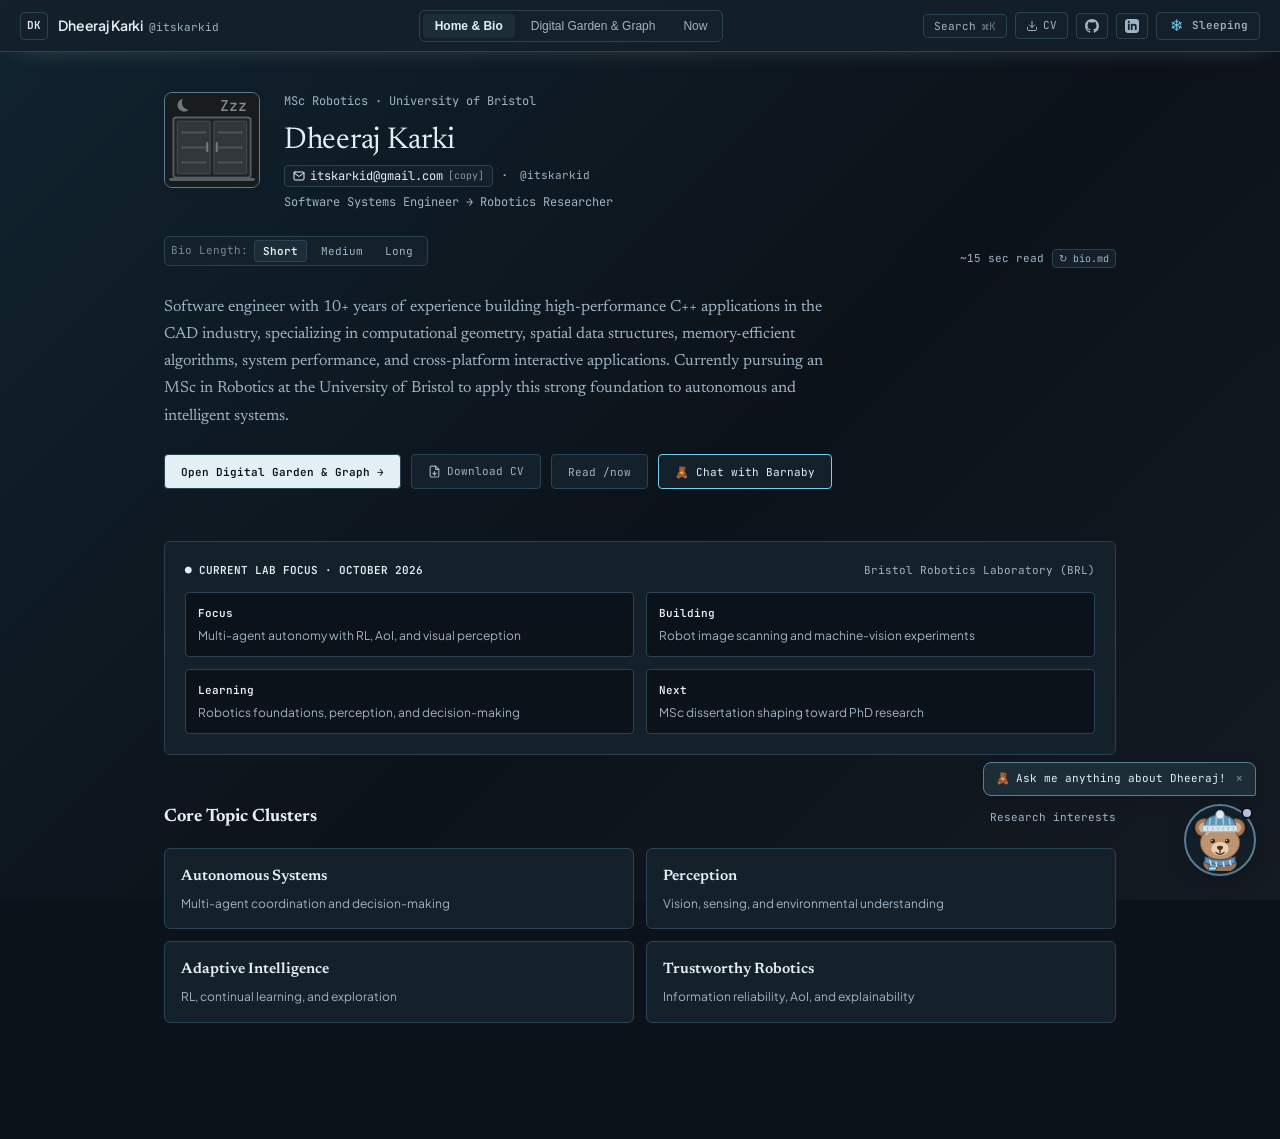
==== commit a6f040d6: "Refine desktop widths while preserving readable layouts" ====
--- a/index.html
+++ b/index.html
@@ -317,7 +317,7 @@
 
     <!-- CENTER CANVAS: READING PANE -->
     <main class="garden-reader">
-      <div style="max-width: 680px; margin: 0 auto;">
+      <div class="garden-reader-content">
         
         <div style="display:flex; justify-content:space-between; align-items:center; border-bottom:1px solid var(--border); padding-bottom:10px; margin-bottom:20px; font-family:var(--font-mono); font-size:11px; color:var(--text-muted);">
           <div>
@@ -445,7 +445,7 @@
     </div>
 
     <!-- Structured Card Grid dynamically populated from Markdown -->
-    <div id="nowCardsContainer" style="display:flex; flex-direction:column; gap:16px;"></div>
+    <div id="nowCardsContainer"></div>
 
     <!-- Raw Markdown Read-Only Inspector (Matching Garden styling) -->
     <div id="nowRawBox" style="display:none; margin-top:20px; background:var(--surface); border:1px solid var(--border); border-radius:6px; padding:16px; font-family:var(--font-mono); font-size:11px; white-space:pre-wrap; color:var(--text-muted); line-height:1.6; user-select:text;"></div>
@@ -916,7 +916,7 @@
         rawBox.textContent = nowMarkdownSource;
       } else {
         rawBox.style.display = 'none';
-        cardsBox.style.display = 'flex';
+        cardsBox.style.removeProperty('display');
         label.textContent = '</> Raw .md';
       }
     }
--- a/styles.css
+++ b/styles.css
@@ -553,6 +553,11 @@
   padding: 40px 24px 80px 24px;
   flex-direction: column;
 }
+#nowCardsContainer {
+  display: flex;
+  flex-direction: column;
+  gap: 16px;
+}
 .hero-meta {
   font-family: var(--font-mono);
   font-size: 12px;
@@ -726,6 +731,10 @@
   overflow-y: auto;
   padding: 40px 48px 80px 48px;
   background: var(--bg);
+}
+.garden-reader-content {
+  max-width: 680px;
+  margin: 0 auto;
 }
 .garden-rightpane {
   border-left: 1px solid var(--border);
@@ -900,6 +909,19 @@
   padding: 16px;
   display: flex;
   flex-direction: column;
+}
+
+@media (min-width: 1280px) {
+  .home-wrapper {
+    width: calc(100% - 64px);
+    max-width: 1000px;
+  }
+  .hero-desc { max-width: 75ch; }
+  #view-now { max-width: 960px; }
+  .cluster-grid { grid-template-columns: repeat(2, minmax(0, 1fr)); }
+  #nowCardsContainer .prose { max-width: 80ch; }
+  .garden-reader-content { max-width: 820px; }
+  #noteBody > :is(p, ul, ol, blockquote, .callout) { max-width: 80ch; }
 }
 
 @media (max-width: 900px) {
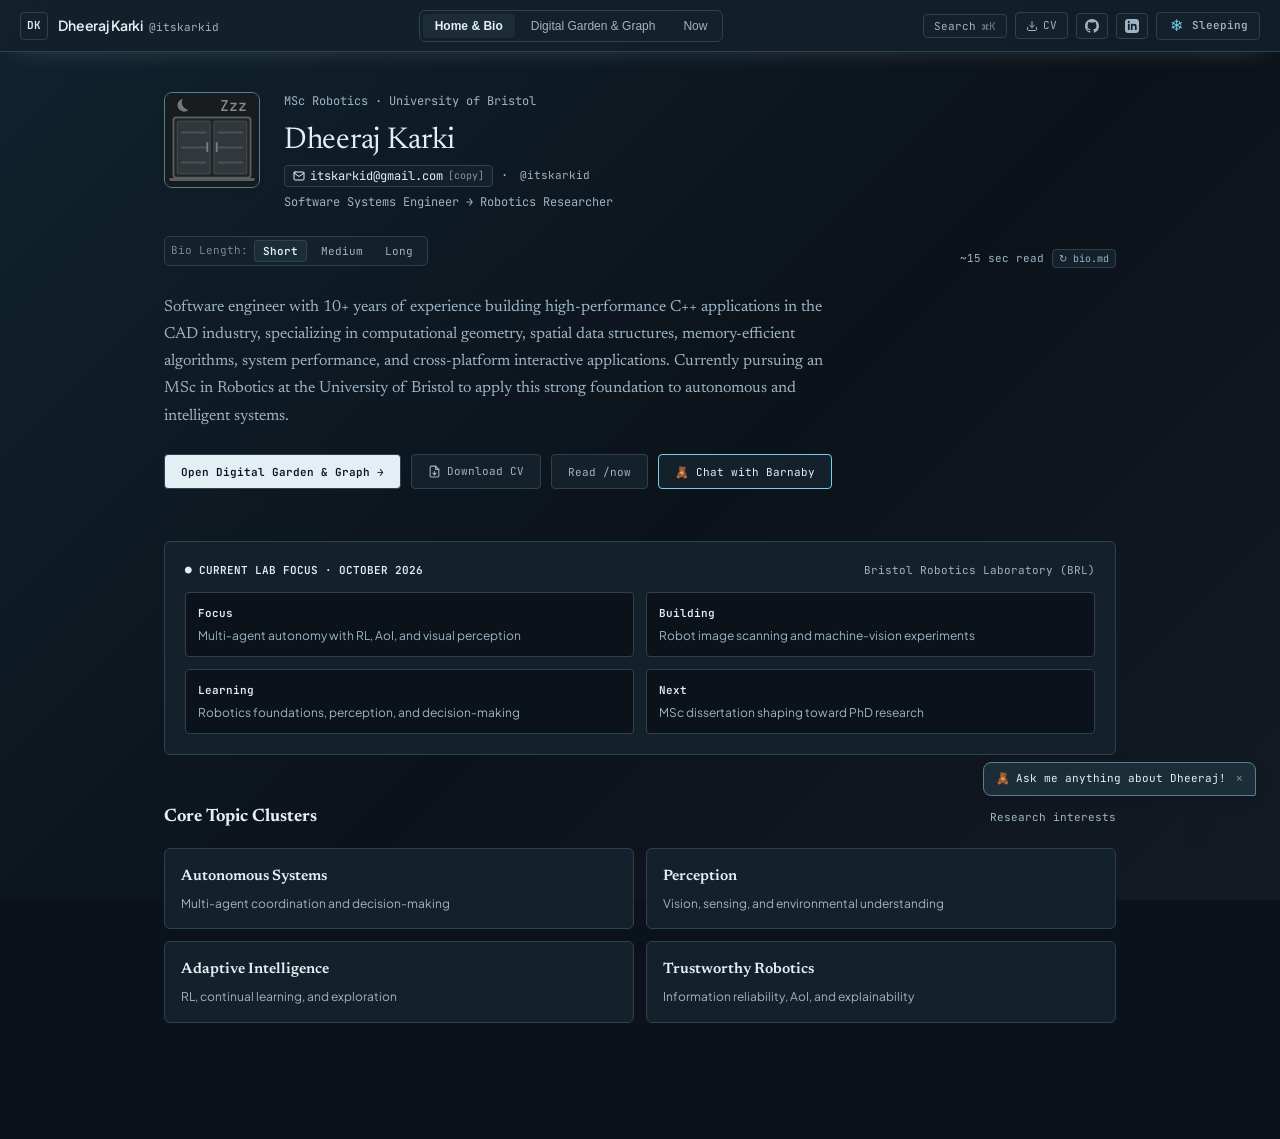
==== commit 1c1aa749: "Review garden notes and improve image and math rendering" ====
--- a/index.html
+++ b/index.html
@@ -1369,11 +1369,12 @@
     const mathExtension = markedKatex({ throwOnError: false, trust: false });
     const blockMath = mathExtension.extensions.find(extension => extension.name === 'blockKatex');
     blockMath.start = source => {
-      const match = /(?:^|\n)[ \t]{0,3}\$\$[ \t]*\r?\n/.exec(source);
+      const match = /(?:^|\n)[ \t]{0,3}\$\$(?!\$)/.exec(source);
       return match ? match.index + (match[0].startsWith('\n') ? 1 : 0) : undefined;
     };
     blockMath.tokenizer = source => {
-      const match = /^[ \t]{0,3}\$\$[ \t]*\r?\n([\s\S]+?)\r?\n[ \t]{0,3}\$\$[ \t]*(?:\r?\n|$)/.exec(source);
+      const match = /^[ \t]{0,3}\$\$[ \t]*\r?\n([\s\S]+?)\r?\n[ \t]{0,3}\$\$[ \t]*(?:\r?\n|$)/.exec(source)
+        || /^[ \t]{0,3}\$\$([^\r\n]+?)\$\$[ \t]*(?:\r?\n|$)/.exec(source);
       if (match) return { type: 'blockKatex', raw: match[0], text: match[1].trim(), displayMode: true };
     };
     marked.use(mathExtension);
--- a/styles.css
+++ b/styles.css
@@ -859,6 +859,10 @@
   padding: 4px 0;
 }
 .prose img { display: block; max-width: 100%; height: auto; }
+.prose img[src^="data:image/svg+xml"] {
+  background: #fff;
+  border-radius: 4px;
+}
 .prose blockquote, .prose .callout {
   margin: 0 0 16px;
   padding: 12px 16px;
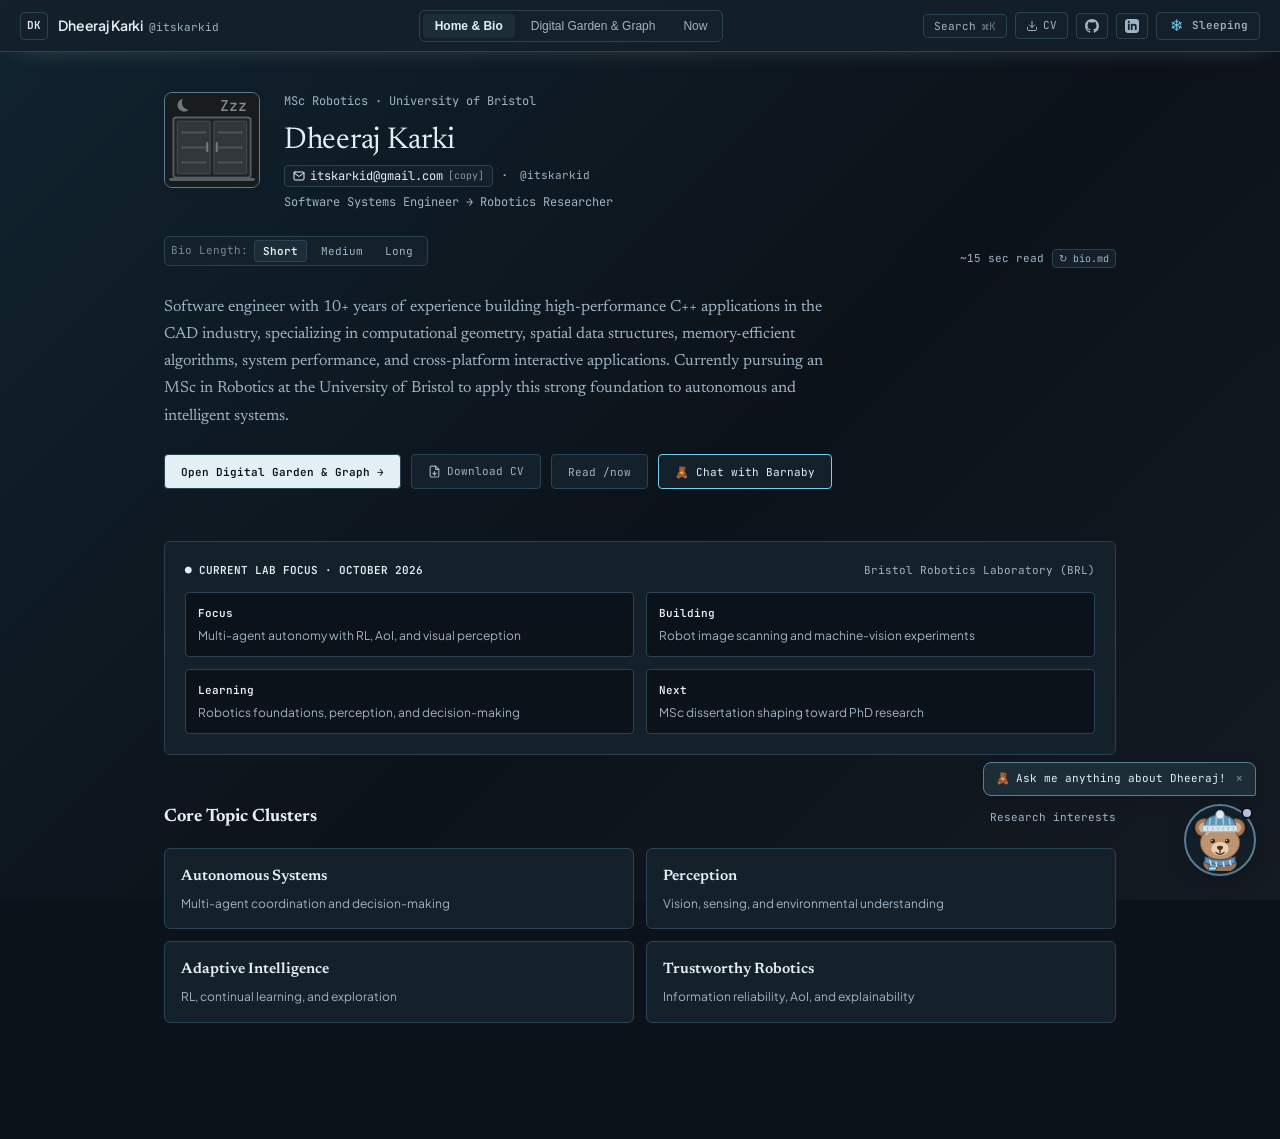
==== commit 2234dcba: "Add reusable declarative widgets for garden notes" ====
--- a/index.html
+++ b/index.html
@@ -12,6 +12,7 @@
 
   <link rel="stylesheet" href="__support/vendor/katex/katex.min.css">
   <link rel="stylesheet" href="styles.css">
+  <link rel="stylesheet" href="widgets/styles.css">
 </head>
 <body>
 
@@ -603,6 +604,9 @@
   <script src="__support/vendor/purify.min.js"></script>
   <script src="__support/vendor/katex/katex.min.js"></script>
   <script src="__support/vendor/marked-katex-extension/index.umd.js"></script>
+  <script src="__support/vendor/jsep/jsep.iife.min.js"></script>
+  <script src="widgets/expressions.js"></script>
+  <script src="widgets/renderer.js"></script>
   <script>
     let bioMarkdownSource = '';
 
@@ -1417,6 +1421,8 @@
       loadGardenNote(link.dataset.target);
     });
 
+    GardenWidgets.install(marked);
+
     function renderMarkdown(md) {
       const container = document.createElement('div');
       container.innerHTML = DOMPurify.sanitize(marked.parse(md));
@@ -1712,7 +1718,8 @@
     });
 
     // Boot
-    window.onload = function() {
+    window.onload = async function() {
+      await GardenWidgets.initialize();
       fetchBioMarkdown();
       fetchNowMarkdown();
       fetchAllGardenNotes();
--- a/widgets/styles.css
+++ b/widgets/styles.css
@@ -0,0 +1,59 @@
+.garden-widget {
+  margin: 20px 0;
+  padding: 16px;
+  border: 1px solid var(--border);
+  border-radius: 4px;
+  background: var(--surface);
+  font-family: var(--font-mono);
+  font-size: 12px;
+}
+.garden-widget-error {
+  padding: 12px;
+  border-left: 3px solid var(--accent);
+  background: var(--surface);
+}
+.garden-widget .garden-widget-title { margin: 0 0 16px; font-size: 16px; }
+.garden-widget-views {
+  display: grid;
+  grid-template-columns: repeat(auto-fit, minmax(min(100%, 220px), 1fr));
+  gap: 16px;
+}
+.garden-widget-matrix { width: 100%; table-layout: fixed; border-spacing: 3px; }
+.garden-widget-matrix caption { text-align: left; padding-bottom: 8px; color: var(--text-muted); }
+.garden-widget-matrix td {
+  height: 40px;
+  padding: 2px;
+  text-align: center;
+  border: 1px solid var(--border);
+  font-size: 11px;
+  overflow-wrap: anywhere;
+}
+.garden-widget-control {
+  display: grid;
+  grid-template-columns: minmax(0, 1fr) minmax(0, 1fr);
+  align-items: center;
+  gap: 12px;
+  margin-top: 16px;
+}
+.garden-widget-control-range { grid-template-columns: auto minmax(0, 1fr) 5ch; }
+.garden-widget-control-checkbox { display: flex; gap: 8px; }
+.garden-widget-control :is(input, select) { min-width: 0; max-width: 100%; accent-color: var(--accent); }
+.garden-widget-control :is(input:not([type="checkbox"]), select) { width: 100%; }
+.garden-widget-control :is(input[type="number"], select) {
+  padding: 6px;
+  color: var(--text);
+  background: var(--bg);
+  border: 1px solid var(--border);
+  border-radius: 3px;
+  font: inherit;
+}
+.garden-widget-control output { text-align: right; }
+.garden-widget-metric { display: flex; justify-content: space-between; gap: 12px; margin-top: 12px; color: var(--text-muted); }
+.garden-widget-metric output { color: var(--text); }
+.garden-widget .garden-widget-message { margin: 12px 0 0; font-size: 12px; }
+.garden-widget-message[hidden] { display: none; }
+@media (max-width: 600px) {
+  .garden-widget-views { grid-template-columns: minmax(0, 1fr); }
+  .garden-widget-control-range { grid-template-columns: minmax(0, 1fr) 5ch; }
+  .garden-widget-control-range label { grid-column: 1 / -1; }
+}
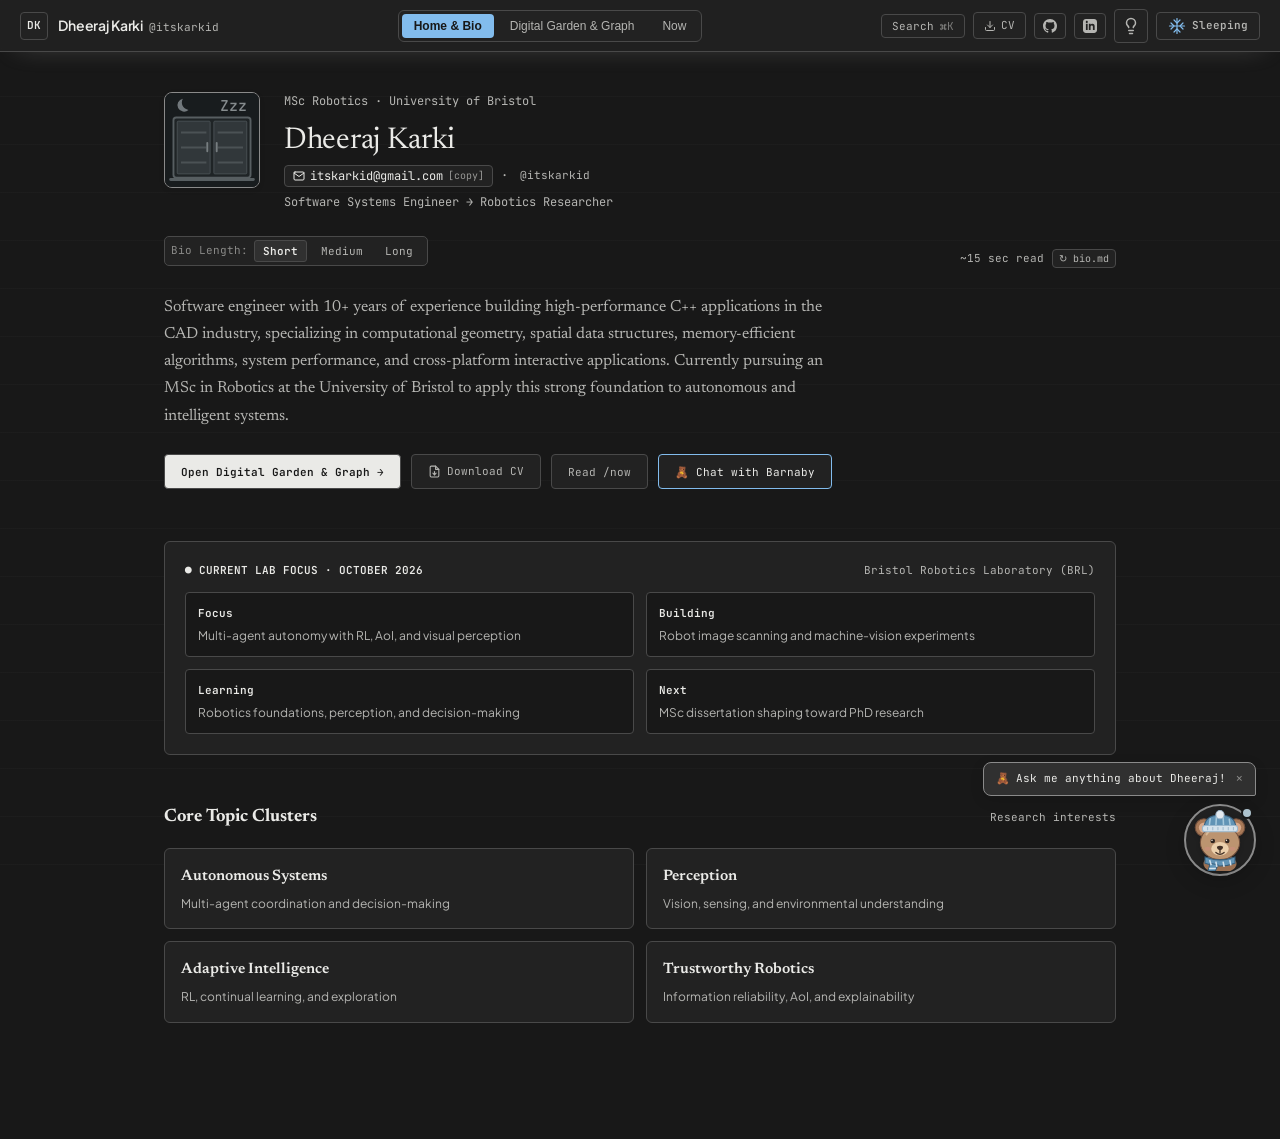
==== commit dec11a30: "Theme change and preview link generation" ====
--- a/index.html
+++ b/index.html
@@ -1,5 +1,5 @@
 <!DOCTYPE html>
-<html lang="en" data-theme="dark" class="dark">
+<html lang="en" data-theme="light">
 <head>
   <meta charset="UTF-8">
   <meta name="viewport" content="width=device-width, initial-scale=1.0">
@@ -70,6 +70,13 @@
       </a>
 
       <!-- Local Time Status -->
+      <button id="themeToggle" class="btn-action theme-toggle" type="button" aria-label="Page light" aria-pressed="false" title="Turn on the light" onclick="toggleTheme()">
+        <svg class="lucide lucide-lightbulb" aria-hidden="true" width="18" height="18" viewBox="0 0 24 24" fill="none" stroke="currentColor" stroke-width="2" stroke-linecap="round" stroke-linejoin="round">
+          <path d="M15 14c.2-1 .7-1.7 1.5-2.5 1-.9 1.5-2.2 1.5-3.5A6 6 0 0 0 6 8c0 1 .2 2.2 1.5 3.5.7.7 1.3 1.5 1.5 2.5" />
+          <path d="M9 18h6" />
+          <path d="M10 22h4" />
+        </svg>
+      </button>
       <span class="zone-status" id="zoneStatus" role="status" aria-live="polite" aria-atomic="true">
         <span class="season-icon" id="seasonIcon" aria-hidden="true"></span>
         <span id="themeLabel" style="font-weight:600;">Night</span>
@@ -836,17 +843,51 @@
       }
       activeNoteId = Object.keys(vault)[0] || null;
       renderSidebarNotes();
-      if (activeNoteId) loadGardenNote(activeNoteId);
-      else document.getElementById('noteTitle').textContent = 'No notes available';
+      gardenNotesReady = true;
+      if (!activeNoteId) document.getElementById('noteTitle').textContent = 'No notes available';
+      restorePageFromUrl();
     }
 
     // State
     let activeNoteId = null;
+    let gardenNotesReady = false;
+    const siteTitle = document.title;
     let currentStageFilter = 'all';
     let isRawMd = false;
     let isNowRawMd = false;
 
     let nowMarkdownSource = '';
+
+    function writePageUrl(viewName) {
+      const url = new URL(window.location.href);
+      url.searchParams.delete('note');
+      url.searchParams.delete('view');
+      url.hash = '';
+      if (viewName === 'garden' && activeNoteId) url.searchParams.set('note', activeNoteId);
+      else if (viewName !== 'home') url.searchParams.set('view', viewName);
+      if (url.href !== window.location.href) window.history.pushState(null, '', url.href);
+    }
+
+    function restorePageFromUrl() {
+      if (!gardenNotesReady) return;
+      const url = new URL(window.location.href);
+      const noteId = url.searchParams.get('note');
+      let viewName = url.searchParams.get('view');
+      if (noteId) {
+        if (Object.prototype.hasOwnProperty.call(vault, noteId)) {
+          activeNoteId = noteId;
+          viewName = 'garden';
+        } else {
+          url.searchParams.delete('note');
+          url.searchParams.delete('view');
+          window.history.replaceState(null, '', url.href);
+          viewName = 'home';
+        }
+      }
+      switchView(['garden', 'now'].includes(viewName) ? viewName : 'home', false);
+    }
+
+    window.addEventListener('popstate', restorePageFromUrl);
 
     // NOW MARKDOWN CARD PARSER & RENDERER
     function parseAndRenderNowMarkdown(md) {
@@ -1050,13 +1091,26 @@
       return hour < 18 ? 'Day' : 'Night';
     }
 
+    let themeOverride = null;
+
     function getDefaultTheme(date = new Date()) {
       return getZoneState(date) === 'Day' ? 'light' : 'dark';
     }
 
+    function toggleTheme() {
+      const theme = document.documentElement.getAttribute('data-theme') === 'dark' ? 'light' : 'dark';
+      themeOverride = theme === getDefaultTheme() ? null : theme;
+      refreshLocationTheme();
+    }
+
     function updatePortraitState(date = new Date()) {
-      const sleeping = getZoneState(date) === 'Sleeping';
+      const state = getZoneState(date);
+      const sleeping = state === 'Sleeping';
       const portrait = document.getElementById('avatarSvgFallback');
+      const frame = portrait.closest('.profile-avatar-frame');
+      frame.setAttribute('data-theme', getDefaultTheme(date));
+      frame.setAttribute('data-season', document.documentElement.getAttribute('data-season'));
+      portrait.setAttribute('data-zone', state === 'Day' ? 'day' : 'night');
       portrait.setAttribute('data-sleeping', String(sleeping));
       portrait.setAttribute('aria-label', sleeping
         ? 'Dheeraj Karki is sleeping; window closed until 06:00 local time'
@@ -1064,10 +1118,13 @@
     }
 
     function applyDayNight(date = new Date()) {
-      const theme = getDefaultTheme(date);
+      const theme = themeOverride ?? getDefaultTheme(date);
       const html = document.documentElement;
       html.setAttribute('data-theme', theme);
       html.classList.toggle('dark', theme === 'dark');
+      const toggle = document.getElementById('themeToggle');
+      toggle.setAttribute('aria-pressed', String(theme === 'light'));
+      toggle.title = theme === 'light' ? 'Turn off the light' : 'Turn on the light';
       updateThemeLabel(date);
       updatePortraitState(date);
     }
@@ -1077,8 +1134,13 @@
       const season = preview === 'auto' ? getSeason() : preview;
       document.documentElement.setAttribute('data-season', season);
       const names = { spring: 'Spring', summer: 'Summer', autumn: 'Autumn', winter: 'Winter' };
-      const icons = { spring: '\u{1f338}', summer: '\u2600', autumn: '\u{1f342}', winter: '\u2744' };
-      document.getElementById('seasonIcon').textContent = icons[season];
+      const icons = {
+        spring: '<path d="M7 20h10"/><path d="M10 20c5.5-2.5.8-6.4 3-10"/><path d="M9.5 9.4c1.1.8 1.8 2.2 2.3 3.7-2 .4-3.5.4-4.8-.3-1.2-.6-2.3-1.9-3-4.2 2.8-.5 4.4 0 5.5.8z"/><path d="M14.1 6a7 7 0 0 0-1.1 4c1.9-.1 3.3-.6 4.3-1.4 1-1 1.6-2.3 1.7-4.6-2.7.1-4 1-4.9 2z"/>',
+        summer: '<circle cx="12" cy="12" r="4"/><path d="M12 2v2"/><path d="M12 20v2"/><path d="m4.93 4.93 1.41 1.41"/><path d="m17.66 17.66 1.41 1.41"/><path d="M2 12h2"/><path d="M20 12h2"/><path d="m6.34 17.66-1.41 1.41"/><path d="m19.07 4.93-1.41 1.41"/>',
+        autumn: '<path class="season-leaf" d="M11 20A7 7 0 0 1 9.8 6.1C15.5 5 17 4.48 19 2c1 2 2 4.18 2 8 0 5.5-4.78 10-10 10Z"/><path d="M2 21c0-3 1.85-5.36 5.08-6C9.5 14.52 12 13 13 12"/>',
+        winter: '<line x1="2" x2="22" y1="12" y2="12"/><line x1="12" x2="12" y1="2" y2="22"/><path d="m20 16-4-4 4-4"/><path d="m4 8 4 4-4 4"/><path d="m16 4-4 4-4-4"/><path d="m8 20 4-4 4 4"/>'
+      };
+      document.getElementById('seasonIcon').innerHTML = `<svg xmlns="http://www.w3.org/2000/svg" aria-hidden="true" width="18" height="18" viewBox="0 0 24 24" fill="none" stroke="currentColor" stroke-width="1.6" stroke-linecap="round" stroke-linejoin="round">${icons[season]}</svg>`;
       document.getElementById('companionSeason').textContent = names[season];
       document.getElementById('teddyBtn').title = `Chat with Barnaby (${names[season]})`;
       applyDayNight();
@@ -1187,7 +1249,7 @@
     window.setInterval(refreshLocationTheme, 60000);
 
     // 3. VIEW SWITCHER
-    function switchView(viewName) {
+    function switchView(viewName, updateUrl = true) {
       document.querySelectorAll('.view-container').forEach(el => el.classList.remove('active'));
       document.querySelectorAll('.nav-btn').forEach(btn => btn.classList.remove('active'));
 
@@ -1198,7 +1260,7 @@
 
       if (viewName === 'garden') {
         renderSidebarNotes();
-        loadGardenNote(activeNoteId);
+        loadGardenNote(activeNoteId, false);
         setTimeout(initGraph, 60);
       } else if (viewName === 'now') {
         fetchNowMarkdown();
@@ -1212,6 +1274,10 @@
       if (mobileBar) {
         mobileBar.style.display = (viewName === 'garden' && window.innerWidth <= 900) ? 'flex' : 'none';
       }
+      document.title = viewName === 'garden' && vault[activeNoteId]
+        ? `${vault[activeNoteId].title} | Dheeraj Karki`
+        : viewName === 'now' ? `Now | Dheeraj Karki` : siteTitle;
+      if (updateUrl) writePageUrl(viewName);
     }
 
     // ================= MOBILE DRAWER LOGIC =================
@@ -1346,7 +1412,6 @@
     function openNoteInGarden(id) {
       activeNoteId = id;
       switchView('garden');
-      loadGardenNote(id);
     }
 
     // 4. PARSER & WIKILINKS
@@ -1445,11 +1510,23 @@
         callout.append(title, ...quote.childNodes);
         quote.replaceWith(callout);
       });
+      container.querySelectorAll('table').forEach(table => {
+        if (table.closest('.garden-widget')) return;
+        table.classList.add('markdown-table');
+        table.querySelectorAll('thead th').forEach(cell => { cell.scope = 'col'; });
+        const wrapper = document.createElement('div');
+        wrapper.className = 'table-scroll';
+        wrapper.tabIndex = 0;
+        wrapper.setAttribute('role', 'region');
+        wrapper.setAttribute('aria-label', table.caption?.textContent || 'Data table');
+        table.before(wrapper);
+        wrapper.append(table);
+      });
       return container.innerHTML;
     }
 
     // 5. NOTE RENDERER
-    function loadGardenNote(id) {
+    function loadGardenNote(id, updateUrl = true) {
       if (!vault[id]) return;
       activeNoteId = id;
       const note = vault[id];
@@ -1504,6 +1581,10 @@
       setupHoverTooltips();
       renderSidebarNotes();
       drawGraph();
+      if (document.getElementById('view-garden').classList.contains('active')) {
+        document.title = `${note.title} | Dheeraj Karki`;
+        if (updateUrl) writePageUrl('garden');
+      }
     }
 
     // 6. SIDEBAR LIST
@@ -1723,7 +1804,7 @@
       fetchBioMarkdown();
       fetchNowMarkdown();
       fetchAllGardenNotes();
-      switchView('home');
+      switchView('home', false);
     };
   </script>
 </body>
--- a/styles.css
+++ b/styles.css
@@ -1,16 +1,16 @@
-:root {
+:root, .profile-avatar-frame[data-theme="light"] {
   color-scheme: light;
-  --bg: #dce5df;
-  --surface: #d0ddd4;
-  --card: #c3d4c9;
-  --border: #b0c5b8;
-  --border-strong: #789884;
-  --text: #26362d;
-  --text-muted: #4d6356;
-  --accent: #315d48;
-  --accent-soft: rgba(65, 118, 86, 0.12);
-  --season-detail: #a04e71;
-  --code-bg: #c8d8ce;
+  --bg: #f4f5f3;
+  --surface: #e8ece9;
+  --card: #ffffff;
+  --border: #c5ceca;
+  --border-strong: #778780;
+  --text: #252d2a;
+  --text-muted: #53615b;
+  --accent: #236447;
+  --accent-soft: rgba(35, 100, 71, 0.08);
+  --season-detail: #785b24;
+  --code-bg: #e9eeeb;
   --glass: color-mix(in srgb, var(--surface) 86%, transparent);
   --glass-shadow: 0 8px 28px -18px color-mix(in srgb, var(--text) 35%, transparent);
   --font-sans: 'Plus Jakarta Sans', system-ui, -apple-system, sans-serif;
@@ -20,101 +20,59 @@
 
 [data-theme="dark"] {
   color-scheme: dark;
-  --bg: #0e1817;
-  --surface: #182623;
-  --card: #20332e;
-  --border: #30483e;
-  --border-strong: #618674;
-  --text: #e4eeea;
-  --text-muted: #9eafa8;
-  --accent: #85c7a2;
-  --accent-soft: rgba(116, 194, 148, 0.1);
-  --season-detail: #e9b5c8;
-  --code-bg: #1b2e27;
-}
-
-:root[data-season="summer"][data-theme="light"] {
-  --bg: #dce8e4;
-  --surface: #d0e0dc;
-  --card: #bfd5ce;
-  --border: #aec9bf;
-  --border-strong: #769f95;
-  --text: #263330;
-  --text-muted: #4d6260;
-  --accent: #17656b;
-  --accent-soft: rgba(27, 117, 117, 0.12);
-  --season-detail: #92651c;
-  --code-bg: #c8dbd4;
-}
-
-:root[data-season="summer"][data-theme="dark"] {
-  --bg: #101b1d;
-  --surface: #1a2b2d;
-  --card: #233a3b;
-  --border: #335254;
-  --border-strong: #638b89;
-  --text: #e6f0ed;
-  --text-muted: #a0b9b2;
-  --accent: #71d2cd;
-  --accent-soft: rgba(85, 199, 192, 0.1);
-  --season-detail: #e6c17d;
-  --code-bg: #1c3233;
-}
-
-:root[data-season="autumn"][data-theme="light"] {
-  --bg: #e2e3db;
-  --surface: #d7dacf;
-  --card: #c9cebf;
-  --border: #b9bfae;
-  --border-strong: #8c967a;
-  --text: #30352b;
-  --text-muted: #565f4e;
-  --accent: #805329;
-  --accent-soft: rgba(145, 101, 49, 0.1);
-  --season-detail: #45634b;
-  --code-bg: #d0d4c6;
-}
-
-:root[data-season="autumn"][data-theme="dark"] {
-  --bg: #171a16;
-  --surface: #242a21;
-  --card: #30382c;
-  --border: #434e3c;
-  --border-strong: #7d8b6c;
-  --text: #e9ece2;
-  --text-muted: #b2bca6;
-  --accent: #dbb27a;
-  --accent-soft: rgba(206, 166, 104, 0.1);
-  --season-detail: #a7c4ac;
-  --code-bg: #293124;
-}
-
-:root[data-season="winter"][data-theme="light"] {
-  --bg: #dbe3ec;
-  --surface: #cdd9e5;
-  --card: #c0d0df;
-  --border: #adbfce;
-  --border-strong: #7993aa;
-  --text: #25323f;
-  --text-muted: #4a6073;
-  --accent: #1b5d83;
-  --accent-soft: rgba(35, 117, 158, 0.12);
-  --season-detail: #675d86;
-  --code-bg: #c6d5e2;
-}
-
-:root[data-season="winter"][data-theme="dark"] {
-  --bg: #0c1219;
-  --surface: #14212b;
-  --card: #1c2d37;
-  --border: #2a4352;
-  --border-strong: #587e94;
-  --text: #e4eef5;
-  --text-muted: #9eb4c4;
-  --accent: #73cef1;
-  --accent-soft: rgba(56, 189, 248, 0.1);
-  --season-detail: #b8bedf;
-  --code-bg: #182934;
+  --bg: #181818;
+  --surface: #222222;
+  --card: #303030;
+  --border: #494949;
+  --border-strong: #8a8a8a;
+  --text: #eaeae7;
+  --text-muted: #b5b5b2;
+  --accent: #83c59b;
+  --accent-soft: rgba(131, 197, 155, 0.1);
+  --season-detail: #d3b675;
+  --code-bg: #262626;
+}
+
+:root[data-season="summer"][data-theme="light"],
+.profile-avatar-frame[data-season="summer"][data-theme="light"] {
+  --accent: #006a70;
+  --accent-soft: rgba(0, 106, 112, 0.08);
+  --season-detail: #806018;
+}
+
+:root[data-season="summer"][data-theme="dark"],
+.profile-avatar-frame[data-season="summer"][data-theme="dark"] {
+  --accent: #68cdc9;
+  --accent-soft: rgba(104, 205, 201, 0.1);
+  --season-detail: #ddbd72;
+}
+
+:root[data-season="autumn"][data-theme="light"],
+.profile-avatar-frame[data-season="autumn"][data-theme="light"] {
+  --accent: #954622;
+  --accent-soft: rgba(149, 70, 34, 0.08);
+  --season-detail: #526b35;
+}
+
+:root[data-season="autumn"][data-theme="dark"],
+.profile-avatar-frame[data-season="autumn"][data-theme="dark"] {
+  --accent: #e7a47b;
+  --accent-soft: rgba(231, 164, 123, 0.1);
+  --season-detail: #b2c58c;
+}
+
+:root[data-season="winter"][data-theme="light"],
+.profile-avatar-frame[data-season="winter"][data-theme="light"] {
+  --accent: #245f96;
+  --accent-soft: rgba(36, 95, 150, 0.08);
+  --season-detail: #526d7b;
+}
+
+:root[data-season="winter"][data-theme="dark"],
+.profile-avatar-frame[data-season="winter"][data-theme="dark"] {
+  --accent: #82bced;
+  --accent-soft: rgba(130, 188, 237, 0.1);
+  --season-detail: #afc4cf;
 }
 
 .season-icon {
@@ -123,9 +81,17 @@
   justify-content: center;
   width: 18px;
   height: 18px;
+  flex-shrink: 0;
   color: var(--accent);
-  font-size: 16px;
   line-height: 1;
+}
+.season-icon svg { display: block; width: 18px; height: 18px; }
+[data-season="summer"] .season-icon { color: var(--season-detail); }
+[data-season="autumn"] .season-icon { color: #806b29; }
+.season-icon .season-leaf { fill: #e8d99b; }
+:root[data-theme="dark"][data-season="autumn"] .season-icon { color: #e8d99b; }
+:root[data-theme="dark"] .season-icon .season-leaf {
+  fill: rgba(232, 217, 155, 0.12);
 }
 
 .zone-status {
@@ -188,24 +154,25 @@
   --portrait-ink: #34434b;
   --portrait-hair: #2f363d;
 }
-[data-theme="dark"] #avatarSvgFallback {
+#avatarSvgFallback[data-zone="night"] {
   --portrait-skin: #9a877a;
   --portrait-ink: #26353e;
   --portrait-hair: #202c34;
   filter: saturate(0.45) brightness(0.82);
 }
-[data-theme="dark"] #avatarSvgFallback .portrait-night { opacity: 0.5; }
+#avatarSvgFallback[data-zone="night"] .portrait-night { opacity: 0.5; }
 .portrait-sleep { display: none; }
 #avatarSvgFallback[data-sleeping="true"] .portrait-sleep { display: inline; }
 .portrait-day, .portrait-night { display: none; }
-[data-theme="light"] .portrait-day,
-[data-theme="dark"] .portrait-night { display: inline; }
+#avatarSvgFallback[data-zone="day"] .portrait-day,
+#avatarSvgFallback[data-zone="night"] .portrait-night { display: inline; }
 
 * { box-sizing: border-box; margin: 0; padding: 0; }
 
 body {
   background-color: var(--bg);
-  background-image: linear-gradient(135deg, var(--accent-soft), transparent 55%, color-mix(in srgb, var(--season-detail) 5%, transparent));
+  background-image: linear-gradient(color-mix(in srgb, var(--text) 2%, transparent) 1px, transparent 1px);
+  background-size: 100% 48px;
   background-attachment: fixed;
   color: var(--text);
   font-family: var(--font-sans);
@@ -306,8 +273,8 @@
   color: var(--text);
 }
 .nav-btn.active {
-  background: var(--card);
-  color: var(--text);
+  background: var(--accent);
+  color: var(--bg);
   font-weight: 600;
   box-shadow: 0 1px 2px rgba(0,0,0,0.06);
 }
@@ -339,6 +306,25 @@
 .btn-action.highlight {
   border-color: var(--accent);
   color: var(--text);
+}
+
+.theme-toggle {
+  width: 34px;
+  height: 34px;
+  padding: 0;
+  justify-content: center;
+  flex-shrink: 0;
+}
+.theme-toggle[aria-pressed="true"] {
+  color: #806018;
+  border-color: #806018;
+}
+.theme-toggle[aria-pressed="true"] svg {
+  fill: #f2cd70;
+  filter: drop-shadow(0 0 3px rgba(242, 205, 112, 0.45));
+}
+.garden-reader, .garden-sidebar, .garden-rightpane {
+  transition: background-color 0.18s ease, color 0.18s ease;
 }
 
 /* FLOATING TEDDY BEAR COMPANION (BOTTOM-RIGHT) */
@@ -730,7 +716,7 @@
 .garden-reader {
   overflow-y: auto;
   padding: 40px 48px 80px 48px;
-  background: var(--bg);
+  background: var(--card);
 }
 .garden-reader-content {
   max-width: 680px;
@@ -841,6 +827,28 @@
 }
 .prose ul { margin-left: 20px; margin-bottom: 16px; }
 .prose li { margin-bottom: 4px; font-family: var(--font-serif); font-size: 15px; }
+.prose .table-scroll {
+  max-width: 100%;
+  overflow-x: auto;
+  margin: 0 0 20px;
+}
+.prose .table-scroll:focus-visible { outline: 2px solid var(--accent); outline-offset: 2px; }
+.prose .markdown-table {
+  width: 100%;
+  min-width: 480px;
+  border-collapse: collapse;
+  font-family: var(--font-sans);
+  font-size: 14px;
+  line-height: 1.6;
+}
+.prose .markdown-table :is(th, td) {
+  padding: 10px 12px;
+  border: 1px solid var(--border);
+  text-align: left;
+  vertical-align: top;
+}
+.prose .markdown-table th { background: var(--surface); color: var(--text); font-weight: 600; }
+.prose .markdown-table tbody tr:nth-child(even) { background: var(--surface); }
 .prose pre {
   max-width: 100%;
   overflow-x: auto;
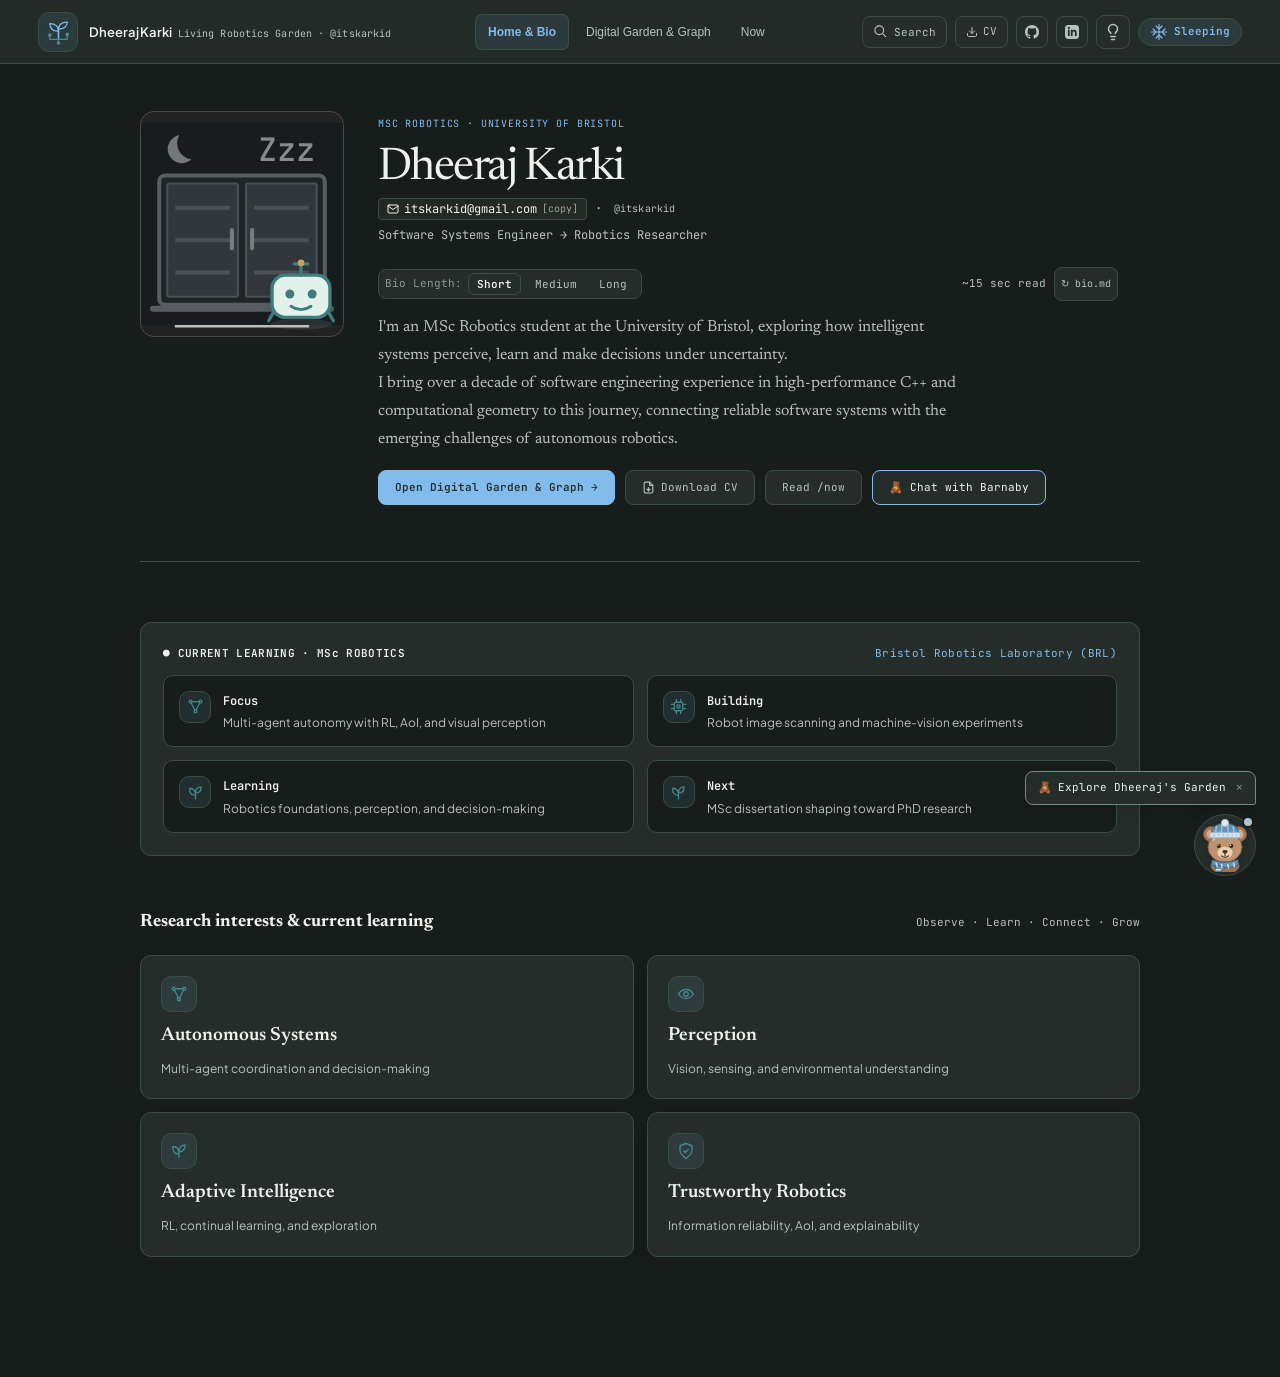
==== commit 93be56e0: "Imporvements" ====
--- a/index.html
+++ b/index.html
@@ -4,6 +4,7 @@
   <meta charset="UTF-8">
   <meta name="viewport" content="width=device-width, initial-scale=1.0">
   <title>Dheeraj Karki (@itskarkid) — Software to Robotics & Digital Garden</title>
+  <meta name="description" content="Dheeraj Karki's Digital Garden: MSc Robotics studies at the University of Bristol, connected public notes, and reflections on autonomous systems and trustworthy AI.">
 
   <!-- Typography -->
   <link rel="preconnect" href="https://fonts.googleapis.com">
@@ -19,10 +20,10 @@
   <!-- ================= MASTHEAD ================= -->
   <header class="masthead">
     <div class="brand-group" onclick="switchView('home')">
-      <div class="brand-avatar">DK</div>
+      <div class="brand-avatar" title="Living Robotics Garden — plant and circuit"><svg viewBox="0 0 40 40" aria-hidden="true" fill="none"><path d="M20 31V17" stroke="currentColor" stroke-width="2"/><path d="M20 20Q8 19 8 9Q20 9 20 20ZM20 17Q32 16 32 7Q20 7 20 17Z" stroke="currentColor" stroke-width="1.7"/><path d="M20 31H8v-6M20 31h12v-7M20 31v5" stroke="#458b90" stroke-width="1.7"/><circle cx="8" cy="25" r="2.5" fill="#458b90"/><circle cx="32" cy="24" r="2.5" fill="#458b90"/><circle cx="20" cy="36" r="2.5" fill="#458b90"/></svg></div>
       <div>
         <span class="brand-title">Dheeraj Karki</span>
-        <span class="brand-handle">@itskarkid</span>
+        <span class="brand-handle">Living Robotics Garden · @itskarkid</span>
       </div>
     </div>
 
@@ -37,8 +38,8 @@
     <div class="actions-group">
       <!-- Search Modal (⌘K) -->
       <button onclick="openSearchModal()" class="btn-action" title="Search notes [⌘K]">
+        <svg viewBox="0 0 24 24" width="15" height="15" fill="none" stroke="currentColor" stroke-width="1.8" aria-hidden="true"><circle cx="10" cy="10" r="7"/><path d="m15 15 6 6"/></svg>
         <span>Search</span>
-        <span style="opacity:0.6;">⌘K</span>
       </button>
 
       <button onclick="openSyncModal()" class="btn-action" title="Obsidian to GitHub Sync Workflow" style="display:none;">
@@ -93,6 +94,7 @@
         <option value="summer">Summer</option>
         <option value="autumn">Autumn</option>
         <option value="winter">Winter</option>
+        <option value="monsoon">Monsoon (preview only)</option>
       </select>
     </label>
     <label class="preview-row" for="zonePreview">
@@ -110,16 +112,9 @@
   <section id="view-home" class="view-container home-wrapper active">
     
     <div class="bio-hero-container">
-      <!-- Profile Picture Frame with Line-Art Fallback -->
+      <!-- Animated seasonal portrait. LinkedIn photo falls back to SVG; local photo should be separately authorised. -->
       <div class="profile-avatar-frame" title="Dheeraj Karki (@itskarkid)">
-        <img 
-          src="https://media.licdn.com/dms/image/v2/D5603AQFn3GsmP9iZlg/profile-displayphoto-shrink_400_400/profile-displayphoto-shrink_400_400/0/1718274640105?e=1735171200&v=beta&t=example" 
-          alt="Dheeraj Karki" 
-          id="profileImage"
-          style="width: 100%; height: 100%; object-fit: cover; display: block;"
-          onerror="this.onerror=null; this.style.display='none'; document.getElementById('avatarSvgFallback').style.display='block';"
-        />
-        <svg id="avatarSvgFallback" role="img" aria-label="Seasonal cartoon portrait of Dheeraj Karki" style="display:none; width:100%; height:100%;" viewBox="0 0 100 100" fill="none" xmlns="http://www.w3.org/2000/svg">
+        <svg id="avatarSvgFallback" role="img" aria-label="Seasonal cartoon portrait of Dheeraj Karki" style="display:block; width:100%; height:100%;" viewBox="0 0 100 100" fill="none" xmlns="http://www.w3.org/2000/svg">
           <rect width="100" height="100" fill="var(--surface)"/>
           <line x1="0" y1="20" x2="100" y2="20" stroke="var(--border)" stroke-width="0.5"/>
           <line x1="0" y1="40" x2="100" y2="40" stroke="var(--border)" stroke-width="0.5"/>
@@ -185,6 +180,12 @@
             <path d="M43 72L39 93H49L54 74Z" fill="var(--accent)" stroke="var(--text)" stroke-width="1.2"/>
             <path d="M41 65L42 72M49 67V74M57 65L58 72M41 83H51M40 89H50" stroke="var(--bg)" stroke-width="2"/>
           </g>
+          <g class="season-accessory monsoon">
+            <path d="M17 86Q22 64 37 61Q50 70 63 61Q80 66 84 86L86 100H14Z" fill="#d1ba68" stroke="#7b734a" stroke-width="2"/>
+            <path d="M20 47Q18 15 50 13Q82 15 80 47L70 50Q68 28 50 28Q32 28 30 50Z" fill="#d1ba68" stroke="#7b734a" stroke-width="2"/>
+            <path d="M50 74V99" stroke="#89784a" stroke-width="2"/>
+            <path d="M6 18L3 28M94 14L91 24M11 68L8 78M90 69L87 79" stroke="#75b4c9" stroke-width="2" stroke-linecap="round"/>
+          </g>
           <g class="portrait-sleep">
             <rect width="100" height="100" fill="#192329"/>
             <path d="M19 6A7 7 0 1 0 25 18A8 8 0 0 1 19 6Z" fill="#82949e"/>
@@ -197,6 +198,7 @@
             <path d="M6 92H94" stroke="#61747d" stroke-width="3" stroke-linecap="round"/>
           </g>
         </svg>
+        <div class="portrait-sensor-companion" aria-hidden="true" title="Small sensor robot companion"><svg viewBox="0 0 70 70" fill="none" xmlns="http://www.w3.org/2000/svg"><ellipse cx="35" cy="62" rx="28" ry="5" fill="currentColor" opacity=".09"/><rect x="9" y="18" width="52" height="38" rx="12" fill="#e2f1ea" stroke="#407c7e" stroke-width="3"/><path d="M35 18V8m-6 0h12" stroke="#407c7e" stroke-width="3" stroke-linecap="round"/><circle cx="25" cy="35" r="4" fill="#407c7e"/><circle cx="45" cy="35" r="4" fill="#407c7e"/><path d="M26 46q9 6 18 0" stroke="#407c7e" stroke-width="2.5" stroke-linecap="round"/><circle cx="35" cy="7" r="3" fill="#cba160"/><path d="M10 52 6 59M60 52l4 7" stroke="#407c7e" stroke-width="3" stroke-linecap="round"/></svg></div>
       </div>
 
       <div style="flex: 1;">
@@ -217,12 +219,9 @@
           <span class="brand-handle" id="homeHandle">@itskarkid</span>
         </div>
         <p style="font-family:var(--font-mono); font-size:12px; color:var(--text-muted);" id="homeRole">
-          Software Systems Engineer &rarr; Robotics Researcher
+          Software engineer · Exploring robotics research
         </p>
-      </div>
-    </div>
-
-    <!-- Length Toggle Bar with Optional Reload -->
+          <!-- Length Toggle Bar with Optional Reload -->
     <div style="display:flex; justify-content:space-between; align-items:center; margin-bottom:12px;">
       <div class="bio-length-control">
         <span style="opacity:0.7;">Bio Length:</span>
@@ -240,7 +239,7 @@
     <div id="bioTextContainer" class="hero-desc"></div>
 
     <div style="display:flex; gap:10px; margin-bottom: 24px; flex-wrap:wrap;">
-      <button onclick="switchView('garden')" class="btn-action" style="background:var(--text); color:var(--bg); padding:8px 16px; font-weight:600;">
+      <button onclick="switchView('garden')" class="btn-action lrg-primary" style="padding:8px 16px; font-weight:600;">
         Open Digital Garden & Graph &rarr;
       </button>
       <a href="cv_dheeraj_karki.pdf" id="homeCvBtn" download="cv_dheeraj_karki.pdf" class="btn-action" style="padding:8px 16px; display:inline-flex; align-items:center; gap:6px; text-decoration:none;">
@@ -260,33 +259,35 @@
         <span>🧸 Chat with Barnaby</span>
       </button>
     </div>
+      </div>
+    </div>
 
     <!-- NOW DISPATCH SNAPSHOT -->
     <div class="now-card">
       <div class="now-card-header">
-        <span style="font-weight:600; color:var(--text);">&#9679; CURRENT LAB FOCUS &middot; OCTOBER 2026</span>
+        <span style="font-weight:600; color:var(--text);">&#9679; CURRENT LEARNING &middot; MSc ROBOTICS</span>
         <span>Bristol Robotics Laboratory (BRL)</span>
       </div>
       <div class="now-card-grid" id="homeNowGrid">
         <div class="now-subitem">
-          <div class="now-subitem-title">State Determinism</div>
-          <p>ROS 2 managed lifecycle transitions under high CPU load on single-board computers.</p>
+          <div class="now-subitem-title">Robot raster scanning</div>
+          <p>Investigating movement, reflectance sensing and scanning accuracy in a group project.</p>
         </div>
         <div class="now-subitem">
-          <div class="now-subitem-title">State Estimation</div>
-          <p>Kalman filter covariance tuning to handle wheel odometry slippage on linoleum floors.</p>
+          <div class="now-subitem-title">Machine vision</div>
+          <p>Exploring segmentation, detection and colour classification through coursework.</p>
         </div>
         <div class="now-subitem">
-          <div class="now-subitem-title">Manipulator Kinematics</div>
-          <p>Jacobian velocities and singularity avoidance in multi-DOF serial arms.</p>
+          <div class="now-subitem-title">Research questions</div>
+          <p>Thinking about multi-agent decision-making, perception and information reliability.</p>
         </div>
       </div>
     </div>
 
     <!-- TOPIC CLUSTERS -->
     <div style="display:flex; justify-content:space-between; align-items:center; margin-top:20px;">
-      <h2 style="font-family:var(--font-serif); font-size:18px;">Core Topic Clusters</h2>
-      <span style="font-family:var(--font-mono); font-size:11px; color:var(--text-muted);">Research interests</span>
+      <h2 style="font-family:var(--font-serif); font-size:18px;">Research interests & current learning</h2>
+      <span style="font-family:var(--font-mono); font-size:11px; color:var(--text-muted);">Observe · Learn · Connect · Grow</span>
     </div>
 
     <!-- Container is now completely empty in HTML; 100% generated dynamically from bio.md -->
@@ -298,10 +299,10 @@
   <section id="view-garden" class="view-container garden-layout">
     
     <!-- LEFT RAIL: INDEX & STAGE FILTER -->
-    <aside class="garden-sidebar">
+    <aside class="garden-sidebar" id="gardenNotesRail" aria-label="Garden notes index">
       <div style="padding:12px; border-bottom:1px solid var(--border);">
         <div style="font-family:var(--font-mono); font-size:10px; color:var(--text-muted); margin-bottom:8px; display:flex; justify-content:space-between;">
-          <span>GROWTH STAGE</span>
+          <span>GROWTH STAGE · PUBLIC NOTES</span>
           <span style="cursor:pointer;" onclick="filterStage('all')">Reset</span>
         </div>
         <div style="display:grid; grid-template-columns:1fr 1fr 1fr; gap:4px;">
@@ -318,20 +319,22 @@
       <div id="sidebarNotesContainer" style="flex:1; overflow-y:auto; padding:8px;"></div>
 
       <div style="padding:10px; border-top:1px solid var(--border); font-family:var(--font-mono); font-size:10px; color:var(--text-muted); display:flex; justify-content:space-between;">
-        <span id="noteCountLabel">7 notes</span>
+        <span id="noteCountLabel">Loading public notes…</span>
         <span style="display:none; cursor:pointer;" onclick="openSyncModal()">Obsidian Sync</span>
       </div>
     </aside>
 
     <!-- CENTER CANVAS: READING PANE -->
-    <main class="garden-reader">
+    <main class="garden-reader" id="gardenReader">
       <div class="garden-reader-content">
         
         <div style="display:flex; justify-content:space-between; align-items:center; border-bottom:1px solid var(--border); padding-bottom:10px; margin-bottom:20px; font-family:var(--font-mono); font-size:11px; color:var(--text-muted);">
           <div>
             <span>notes / </span><span id="crumbFolder">robotics</span><span> / </span><span id="crumbFile">note.md</span>
           </div>
-          <div style="display:flex; gap:8px;">
+          <div class="garden-reader-actions" style="display:flex; gap:8px; flex-wrap:wrap;">
+            <button type="button" id="focusReadingBtn" onclick="toggleGardenReadingFocus()" class="btn-action" aria-pressed="false" title="Collapse note index and graph to focus on reading">Focus reading</button>
+            <button type="button" id="restoreRailsBtn" onclick="restoreGardenRails()" class="btn-action" hidden title="Restore side panels">Show panels</button>
             <button onclick="toggleRawView()" class="btn-action" style="padding:2px 6px;">
               <span id="rawToggleLabel">&lt;/&gt; Raw .md</span>
             </button>
@@ -363,20 +366,22 @@
     </main>
 
     <!-- RIGHT RAIL: GRAPH & BACKLINKS -->
-    <aside class="garden-rightpane">
+    <aside class="garden-rightpane" id="gardenGraphRail" aria-label="Graph and note links">
       <div style="padding:12px; border-bottom:1px solid var(--border);">
         <div style="font-family:var(--font-mono); font-size:10px; color:var(--text-muted); margin-bottom:6px; display:flex; justify-content:space-between;">
-          <span>CONNECTION GRAPH</span>
-          <span>Click to Navigate</span>
+          <span>KNOWLEDGE NETWORK</span>
+          <button class="garden-graph-expand" type="button" onclick="expandGardenGraph()" aria-label="Expand knowledge graph" title="Expand graph to explore connections">Expand ↗</button>
         </div>
         <div style="border:1px solid var(--border); border-radius:4px; overflow:hidden;">
-          <canvas id="graphCanvas"></canvas>
-        </div>
+          <canvas id="graphCanvas" role="img" aria-label="Interactive public note graph; choose a note using the buttons below"></canvas>
+        </div>
+        <div class="graph-stage-legend" aria-label="Note maturity colours"><span><i class="stage-dot seedling"></i>Seedling</span><span><i class="stage-dot budding"></i>Budding</span><span><i class="stage-dot evergreen"></i>Evergreen</span></div>
+        <p class="graph-sidebar-hint">Select a node, or expand the graph to browse all note titles.</p>
       </div>
 
       <div style="flex:1; overflow-y:auto; padding:14px;">
         <div style="font-family:var(--font-mono); font-size:10px; color:var(--text-muted); margin-bottom:8px; display:flex; justify-content:space-between;">
-          <span>MENTIONED IN (BACKLINKS)</span>
+          <span>BACKLINKS</span>
           <span id="backlinksBadge">0</span>
         </div>
         <div id="backlinksContainer" style="display:flex; flex-direction:column; gap:6px;"></div>
@@ -391,13 +396,38 @@
 
   </section>
 
+  <!-- Full-screen graph explorer; the existing graph canvas moves here temporarily. -->
+  <div id="gardenGraphOverlay" class="garden-graph-overlay" role="dialog" aria-modal="true" aria-label="Expanded knowledge graph" hidden>
+    <div class="garden-graph-dialog">
+      <header class="garden-graph-dialog-header">
+        <div><strong>Knowledge graph</strong><p>Only published notes and their real wikilinks appear here.</p></div>
+        <button type="button" class="btn-action" onclick="closeGardenGraph()" id="closeExpandedGraph">Close ✕</button>
+      </header>
+      <div class="garden-graph-toolbar" role="toolbar" aria-label="Graph view controls">
+        <div class="garden-graph-toolbar-intro"><strong>Explore connections</strong><span>Scroll to zoom · drag to pan · pinch on touch</span></div>
+        <div class="garden-graph-controls">
+          <button type="button" class="btn-action" id="gardenGraphZoomOut" onclick="zoomGardenGraph(1/1.25)" aria-label="Zoom out" title="Zoom out">−</button>
+          <output id="gardenGraphZoomLabel" aria-live="off">100%</output>
+          <button type="button" class="btn-action" id="gardenGraphZoomIn" onclick="zoomGardenGraph(1.25)" aria-label="Zoom in" title="Zoom in">+</button>
+          <button type="button" class="btn-action" onclick="fitGardenGraph()" title="Fit all published notes to the view">Fit graph</button>
+          <button type="button" class="btn-action" onclick="resetGardenGraph()" title="Reset zoom and pan">Reset</button>
+        </div>
+      </div>
+      <div id="gardenGraphExpandedHost" class="garden-graph-expanded-host"></div>
+      <div class="garden-graph-explorer-footer">
+        <div class="graph-stage-legend graph-stage-legend-wide" aria-label="Note maturity colours"><span><i class="stage-dot seedling"></i>Seedling</span><span><i class="stage-dot budding"></i>Budding</span><span><i class="stage-dot evergreen"></i>Evergreen</span></div>
+        <div class="graph-navigation graph-navigation-expanded" id="expandedGraphNavigation" aria-label="Choose a published note"></div>
+      </div>
+    </div>
+  </div>
+
   <!-- ================= MOBILE GARDEN BOTTOM BAR ================= -->
   <div class="mobile-garden-bar" id="mobileGardenBar">
     <button onclick="openMobileDrawer('index')" class="btn-action" style="flex:1; justify-content:center; padding:8px 12px; margin-right:6px;">
-      📑 Notes Index
+      Notes index
     </button>
     <button onclick="openMobileDrawer('graph')" class="btn-action" style="flex:1; justify-content:center; padding:8px 12px; margin-left:6px;">
-      🕸 Knowledge Graph
+      Knowledge graph
     </button>
   </div>
 
@@ -421,8 +451,10 @@
 
       <!-- Mobile Graph View Content -->
       <div id="mobileDrawerGraphView" style="display:none;">
+        <button type="button" class="btn-action" onclick="closeMobileDrawer();expandGardenGraph()" style="margin-bottom:10px;width:100%;justify-content:center">Expand graph · zoom & pan ↗</button>
         <div style="border:1px solid var(--border); border-radius:6px; overflow:hidden;">
-          <canvas id="mobileGraphCanvas" style="width:100%; height:260px; display:block; background:var(--bg);"></canvas>
+          <canvas id="mobileGraphCanvas" role="img" aria-label="Published knowledge graph; use the note buttons below to navigate" style="width:100%; height:260px; display:block; background:var(--bg);"></canvas>
+        </div><div class="graph-stage-legend" aria-label="Note maturity colours"><span><i class="stage-dot seedling"></i>Seedling</span><span><i class="stage-dot budding"></i>Budding</span><span><i class="stage-dot evergreen"></i>Evergreen</span></div><div class="graph-navigation" id="mobileGraphNavigation" aria-label="Choose a published note"></div><div style="display:none">
         </div>
         <p style="font-family:var(--font-mono); font-size:10px; color:var(--text-muted); margin-top:8px; text-align:center;">
           Tap any node to jump to that entry.
@@ -435,7 +467,7 @@
   <section id="view-now" class="view-container home-wrapper">
     <div style="display:flex; justify-content:space-between; align-items:flex-start; margin-bottom:12px; flex-wrap:wrap; gap:8px;">
       <div>
-        <div class="hero-meta" id="nowMetaTag">/now &middot; Personal Laboratory Record</div>
+        <div class="hero-meta" id="nowMetaTag">/now &middot; Personal research workbench</div>
         <h1 class="hero-heading" id="nowHeaderTitle" style="margin-bottom:4px;">What I am doing now</h1>
         <p class="hero-desc" id="nowHeaderDesc" style="margin-bottom:0;">
           Bristol Robotics Laboratory &middot; University of Bristol &middot; Autumn 2026
@@ -485,7 +517,7 @@
   <div id="searchModal" class="modal-backdrop">
     <div class="modal-box">
       <div style="padding:12px; border-bottom:1px solid var(--border); display:flex; align-items:center; gap:8px;">
-        <input type="text" id="modalSearchInput" placeholder="Search notes, ROS 2, kinematics, Bristol..." style="flex:1; background:transparent; border:none; outline:none; font-family:var(--font-sans); font-size:13px; color:var(--text);">
+        <input type="text" id="modalSearchInput" placeholder="Search published Garden notes..." style="flex:1; background:transparent; border:none; outline:none; font-family:var(--font-sans); font-size:13px; color:var(--text);">
         <button onclick="closeSearchModal()" class="btn-action" style="padding:2px 6px;">ESC</button>
       </div>
       <div id="modalResults" style="max-height:300px; overflow-y:auto; padding:8px;"></div>
@@ -496,12 +528,12 @@
   <!-- Floating speech bubble teaser -->
   <div class="teddy-speech-bubble-hint" id="teddyHint">
     <span>🧸</span>
-    <span>Ask me anything about Dheeraj!</span>
+    <span>Explore Dheeraj's Garden</span>
     <span style="cursor:pointer; opacity:0.5; margin-left:4px;" onclick="dismissTeddyHint(event)">✕</span>
   </div>
 
   <!-- Floating Teddy Trigger Button -->
-  <button class="teddy-companion-btn" id="teddyBtn" onclick="toggleTeddyChat()" title="Chat with Barnaby, Dheeraj's teddy bear assistant" aria-label="Open Teddy Bear Chat">
+  <button class="teddy-companion-btn" id="teddyBtn" onclick="toggleTeddyChat()" aria-controls="teddyChatDrawer" aria-expanded="false" title="Chat with Barnaby, Dheeraj's teddy bear assistant" aria-label="Open Teddy Bear Chat">
     <span class="teddy-badge-dot"></span>
     <svg width="40" height="40" viewBox="0 0 100 100" fill="none" xmlns="http://www.w3.org/2000/svg">
       <circle cx="27" cy="28" r="14" fill="#a27b5c"/>
@@ -528,7 +560,7 @@
   </button>
 
   <!-- Teddy Interactive Chat Window -->
-  <div class="teddy-chat-drawer" id="teddyChatDrawer">
+  <section class="teddy-chat-drawer" id="teddyChatDrawer" role="dialog" aria-label="Barnaby, public Garden guide" aria-modal="false" aria-hidden="true">
     <div class="teddy-chat-header">
       <div class="teddy-chat-title-group">
         <div class="teddy-mini-avatar">
@@ -548,35 +580,36 @@
             <span id="companionSeason" style="font-size:9px; background:var(--card); border:1px solid var(--border); padding:1px 5px; border-radius:10px; font-family:var(--font-mono); color:var(--text-muted);">Companion</span>
           </div>
           <div style="font-size:10px; color:var(--text-muted); font-family:var(--font-mono);">
-            Dheeraj's Lab Bear &middot; Ask me about him!
+            Your guide to public notes · Scripted replies
           </div>
         </div>
       </div>
-      <button onclick="toggleTeddyChat()" class="btn-action" style="padding:2px 7px;">✕</button>
+      <button onclick="toggleTeddyChat()" class="btn-action teddy-close" type="button" aria-label="Close Barnaby chat">✕</button>
     </div>
 
     <!-- Message History -->
-    <div class="teddy-messages-list" id="teddyMessagesList">
+    <div class="teddy-messages-list" id="teddyMessagesList" role="log" aria-live="polite" aria-relevant="additions">
       <div class="teddy-msg companion">
-        Hello! I'm <strong>Barnaby</strong>, Dheeraj's companion here in the digital garden. 🧸🎀
+        Hello! I'm <strong>Barnaby</strong>. I can introduce Dheeraj’s robotics interests or help you find published Garden notes. My replies are scripted and based on public material.
       </div>
     </div>
 
     <!-- Quick Prompt Chips -->
-    <div class="teddy-quick-prompts">
-      <button class="teddy-chip" onclick="askTeddyPrompt('Tell me about Dheeraj\'s transition from Arden Software to Bristol.')">From Arden to Bristol</button>
-      <button class="teddy-chip" onclick="askTeddyPrompt('What is he researching at the Bristol Robotics Lab?')">Current Bristol research?</button>
-      <button class="teddy-chip" onclick="askTeddyPrompt('What are his favorite topics in the digital garden?')">Top garden topics?</button>
+    <div class="teddy-quick-prompts" aria-label="Suggested questions">
+      <button type="button" class="teddy-chip" onclick="askTeddyPrompt('Show published notes')">Published notes</button>
+      <button type="button" class="teddy-chip" onclick="askTeddyPrompt('What is Dheeraj exploring?')">Robotics interests</button>
+      <button type="button" class="teddy-chip" onclick="askTeddyPrompt('What do Seedling and Budding mean?')">Growth stages</button>
+      <button type="button" class="teddy-chip" onclick="askTeddyPrompt('What is Dheeraj doing now?')">Current work</button>
     </div>
 
     <!-- Input Bar -->
     <div class="teddy-chat-input-bar">
-      <input type="text" id="teddyInput" class="teddy-input" placeholder="Ask Barnaby about Dheeraj..." onkeydown="if(event.key==='Enter') sendTeddyMessage();">
+      <input type="text" id="teddyInput" class="teddy-input" maxlength="300" autocomplete="off" aria-label="Ask Barnaby" placeholder="Ask about public notes or robotics…" onkeydown="if(event.key==='Enter') sendTeddyMessage();">
       <button onclick="sendTeddyMessage()" class="btn-action highlight" style="padding:6px 12px; font-weight:600;">
         Send
       </button>
     </div>
-  </div>
+  </section>
 
   <!-- ================= OBSIDIAN SYNC MODAL ================= -->
   <div id="syncModal" class="modal-backdrop">
@@ -710,7 +743,10 @@
                 heading.textContent = title;
                 const description = document.createElement('div');
                 description.innerHTML = renderMarkdown(desc);
-                card.append(heading, description);
+                const emblem = document.createElement('span');
+                emblem.className = 'lrg-card-icon';
+                emblem.innerHTML = lrgIcon(lrgTopicIcon(title));
+                card.append(emblem, heading, description);
                 return card;
               }));
             }
@@ -728,6 +764,7 @@
                 const desc = boldMatch ? boldMatch[2] : raw;
                 return `
                   <div class="now-subitem">
+                    <span class="lrg-card-icon">${lrgIcon(lrgTopicIcon(title))}</span>
                     <div class="now-subitem-title">${title}</div>
                     <p>${parseWikilinks(desc)}</p>
                   </div>
@@ -889,6 +926,30 @@
 
     window.addEventListener('popstate', restorePageFromUrl);
 
+
+    // Consistent line icon system, shared by dynamic bio and /now cards.
+    const lrgIcons = {
+      network: '<circle cx="5" cy="5" r="2"/><circle cx="19" cy="5" r="2"/><circle cx="12" cy="19" r="2"/><path d="M7 5h10M6 7l5 10M18 7l-5 10"/>',
+      eye: '<path d="M2 12c5-8 15-8 20 0-5 8-15 8-20 0Z"/><circle cx="12" cy="12" r="3"/>',
+      cpu: '<rect x="6" y="6" width="12" height="12" rx="2"/><path d="M9 2v4m6-4v4M9 18v4m6-4v4M2 9h4m-4 6h4m12-6h4m-4 6h4"/><rect x="10" y="10" width="4" height="4"/>',
+      leaf: '<path d="M12 21v-8M12 16C5 16 3 11 4 6c5 0 8 4 8 10ZM12 13c0-6 3-9 8-9 0 6-2 9-8 9Z"/>',
+      shield: '<path d="M12 2 20 5v6c0 5-4 8-8 11-4-3-8-6-8-11V5Z"/><path d="m9 12 2 2 4-4"/>',
+      book: '<path d="M12 5C9 3 6 3 3 4v15c3-1 6-1 9 1 3-2 6-2 9-1V4c-3-1-6-1-9 1ZM12 5v15"/>'
+    };
+    function lrgIcon(kind) {
+      return '<svg class="lrg-icon" viewBox="0 0 24 24" fill="none" stroke="currentColor" stroke-width="1.8" stroke-linecap="round" stroke-linejoin="round" aria-hidden="true">' + (lrgIcons[kind] || lrgIcons.leaf) + '</svg>';
+    }
+    function lrgTopicIcon(title) {
+      const name = String(title).toLowerCase();
+      if (/boundar|reading/.test(name)) return 'book';
+      if (/bridge|architectur/.test(name)) return 'cpu';
+      if (/laboratory|experiment|perception|vision|sensing/.test(name)) return 'eye';
+      if (/autonomous|multi-agent|coordination|focus/.test(name)) return 'network';
+      if (/trust|reliab|explain|privacy/.test(name)) return 'shield';
+      if (/robot|building|scanning|engineering/.test(name)) return 'cpu';
+      return 'leaf';
+    }
+
     // NOW MARKDOWN CARD PARSER & RENDERER
     function parseAndRenderNowMarkdown(md) {
       nowMarkdownSource = md;
@@ -919,31 +980,51 @@
         if (fm.updated && metaTag) metaTag.innerHTML = `/now &middot; Updated ${fm.updated} &middot; ${fm.location || 'Bristol Robotics Lab'}`;
       }
 
-      // 2. Split content into card sections by ## headings
+      // 2. Render compact source-derived summaries, expanding to unaltered full Markdown.
+      // The full text is always rendered from now.md, never copied into the HTML template.
       const sections = cleanMd.split(/(?=^##\s+)/gm);
-      let cardsHtml = '';
-
-      sections.forEach(section => {
+      const cards = [];
+      sections.forEach((section) => {
         const trimmed = section.trim();
-        if (!trimmed) return;
-
         const headingMatch = trimmed.match(/^##\s+(.+)$/m);
-        const cardTitle = headingMatch ? headingMatch[1].trim() : 'Laboratory Dispatch';
-        
-        // Remove heading line from body
-        const bodyContent = headingMatch ? trimmed.replace(/^##\s+.+$/m, '').trim() : trimmed;
-
-        cardsHtml += `
-          <div class="now-card" style="margin: 0;">
-            <h3 style="font-family:var(--font-serif); font-size:16px; margin-bottom:12px; color:var(--text);">${cardTitle}</h3>
-            <div class="prose" style="font-size:13px; color:var(--text-muted); line-height:1.7;">
-              ${renderMarkdown(bodyContent)}
-            </div>
-          </div>
-        `;
+        if (!headingMatch) return;
+        const cardTitle = headingMatch[1].trim();
+        const bodyContent = trimmed.replace(/^##\s+.+$/m, '').trim();
+        const items = bodyContent.split('\n').filter(line => /^\s*[-*]\s+/.test(line));
+        // Extract the first two actual statements from this section; do not invent summaries.
+        const summaryText = items.slice(0, 2).map(line => line
+          .replace(/^\s*[-*]\s+/, '')
+          .replace(/\*\*([^*]+)\*\*/g, '$1')
+          .replace(/^([^:]{1,70}):\s*/, '')
+          .replace(/\[([^\]]+)\]\([^)]+\)/g, '$1')
+          .trim()).join(' · ');
+        cards.push({ title:cardTitle, body:bodyContent, summary:summaryText });
       });
-
-      cardsContainer.innerHTML = cardsHtml;
+      const escapeNow = value => String(value).replace(/[&<>"']/g, char =>
+        ({'&':'&amp;','<':'&lt;','>':'&gt;','"':'&quot;',"'":'&#39;'}[char]));
+      cardsContainer.replaceChildren(...cards.map((card, index) => {
+        const section = document.createElement('section');
+        section.className = 'now-card lrg-compact-card' + (index === 0 ? ' is-featured' : '') + (index === cards.length - 1 ? ' is-last' : '');
+        const heading = document.createElement('div');
+        heading.className = 'lrg-compact-heading';
+        heading.innerHTML = `<span class="lrg-card-icon">${lrgIcon(lrgTopicIcon(card.title))}</span>`;
+        const title = document.createElement('h3');
+        title.textContent = card.title;
+        heading.append(title);
+        const summary = document.createElement('p');
+        summary.className = 'lrg-compact-summary';
+        summary.textContent = card.summary || 'Open the full section below.';
+        const details = document.createElement('details');
+        details.className = 'lrg-now-details';
+        const toggle = document.createElement('summary');
+        toggle.textContent = 'Read details';
+        const body = document.createElement('div');
+        body.className = 'prose lrg-workbench-prose';
+        body.innerHTML = renderMarkdown(card.body);
+        details.append(toggle, body);
+        section.append(heading, summary, details);
+        return section;
+      }));
       setupHoverTooltips();
     }
 
@@ -977,17 +1058,21 @@
       }
     }
 
-    // TEDDY BEAR LOGIC
+    // BARNABY: public-only, deterministic navigation assistant.
+    // The published-note index is the sole source for note names and links.
+    let barnabyPreviousFocus = null;
     function toggleTeddyChat() {
       const drawer = document.getElementById('teddyChatDrawer');
-      const hint = document.getElementById('teddyHint');
-      if (drawer.classList.contains('open')) {
-        drawer.classList.remove('open');
+      const button = document.getElementById('teddyBtn');
+      const opened = drawer.classList.toggle('open');
+      drawer.setAttribute('aria-hidden', String(!opened));
+      button.setAttribute('aria-expanded', String(opened));
+      if (opened) {
+        barnabyPreviousFocus = document.activeElement;
+        dismissTeddyHint();
+        document.getElementById('teddyInput').focus();
       } else {
-        drawer.classList.add('open');
-        if (hint) hint.style.display = 'none';
-        const input = document.getElementById('teddyInput');
-        if (input) setTimeout(() => input.focus(), 80);
+        (barnabyPreviousFocus?.isConnected ? barnabyPreviousFocus : button).focus();
       }
     }
 
@@ -1002,41 +1087,88 @@
       sendTeddyMessage();
     }
 
+    function barnabyBubble(role, text) {
+      const bubble = document.createElement('div');
+      bubble.className = `teddy-msg ${role}`;
+      bubble.textContent = text;
+      document.getElementById('teddyMessagesList').appendChild(bubble);
+      return bubble;
+    }
+
+    function barnabyAction(parent, label, action) {
+      const button = document.createElement('button');
+      button.type = 'button';
+      button.className = 'teddy-answer-action';
+      button.textContent = label;
+      button.addEventListener('click', () => {
+        const drawer = document.getElementById('teddyChatDrawer');
+        if (drawer.classList.contains('open')) toggleTeddyChat();
+        action();
+      });
+      parent.appendChild(button);
+    }
+
     function sendTeddyMessage() {
       const input = document.getElementById('teddyInput');
       const text = input.value.trim();
       if (!text) return;
-
+      input.value = '';
+      barnabyBubble('user', text);
+      const lower = text.toLowerCase();
+      const published = Object.values(vault).sort((a, b) => a.title.localeCompare(b.title));
+      let answer = '';
+      let actions = [];
+      if (/seedling|budding|evergreen|growth|matur/.test(lower)) {
+        answer = 'Seedling is an early idea, Budding is developing writing, and Evergreen is a more established note. These labels describe the maturity of published writing, not academic achievement.';
+        actions = [['Browse notes', () => switchView('garden')]];
+      } else if (/second thought|privacy|masking|personal information/.test(lower)) {
+        const note = published.find(n => n.title.toLowerCase().includes('second thought'));
+        answer = note ? `${note.title} explores human-controlled privacy and context-preserving masking in prompts to LLMs.` : 'I cannot find a published note on that topic in the current public index.';
+        if (note) actions = [[`Read ${note.title}`, () => openNoteInGarden(note.id)]];
+      } else if (/human singularity|singularity|creativity|discovery/.test(lower)) {
+        const note = published.find(n => n.title.toLowerCase().includes('human singularity'));
+        answer = note ? `${note.title} considers critical thinking and the value of discovery in a world increasingly shaped by AI.` : 'That note is not currently in the public Garden index.';
+        if (note) actions = [[`Read ${note.title}`, () => openNoteInGarden(note.id)]];
+      } else if (/notes|articles|garden|published|writing|read/.test(lower)) {
+        answer = published.length ? `There ${published.length === 1 ? 'is' : 'are'} ${published.length} published ${published.length === 1 ? 'note' : 'notes'} in the Garden. Choose one below.` : 'The public Garden index has not loaded any notes yet.';
+        actions = published.slice(0, 8).map(note => [note.title, () => openNoteInGarden(note.id)]);
+        if (published.length > 8) actions.push(['Browse all published notes', () => switchView('garden')]);
+      } else if (/now|current|doing|lab|experiment|project/.test(lower)) {
+        answer = 'The Now page describes current MSc Robotics learning, laboratory experiments and developing research questions. It should not be read as a list of completed research results.';
+        actions = [['Open /now', () => switchView('now')]];
+      } else if (/robot|reinforcement|multi.agent|aoi|perception|research|bristol|learning/.test(lower)) {
+        answer = 'Dheeraj is studying MSc Robotics at the University of Bristol. His developing interests include multi-agent autonomy, reinforcement learning, perception and the reliability of shared information.';
+        actions = [['Current work', () => switchView('now')]];
+      } else if (/about|bio|software|c\+\+|career|background|arden/.test(lower)) {
+        answer = 'Dheeraj brings over a decade of C++ software engineering and computational geometry experience to his present robotics studies. The biography explains this transition.';
+        actions = [['Read biography', () => switchView('home')]];
+      } else {
+        const titleMatch = published.find(n => lower.includes(n.title.toLowerCase()));
+        if (titleMatch) {
+          answer = `I found the public note “${titleMatch.title}”.`;
+          actions = [[`Read ${titleMatch.title}`, () => openNoteInGarden(titleMatch.id)]];
+        } else {
+          answer = 'I am a scripted Garden guide, not a live AI assistant. I can help you find published notes or explore Dheeraj’s biography, robotics interests and current work.';
+          actions = [['Browse published notes', () => switchView('garden')], ['Read /now', () => switchView('now')]];
+        }
+      }
+      const bubble = barnabyBubble('companion', answer);
+      if (actions.length) {
+        const row = document.createElement('div');
+        row.className = 'teddy-answer-actions';
+        actions.forEach(([label, action]) => barnabyAction(row, label, action));
+        bubble.appendChild(row);
+      }
       const list = document.getElementById('teddyMessagesList');
-
-      // User message
-      const userBubble = document.createElement('div');
-      userBubble.className = 'teddy-msg user';
-      userBubble.textContent = text;
-      list.appendChild(userBubble);
-      input.value = '';
-
-      // Companion response based on Dheeraj's real background
-      const companionBubble = document.createElement('div');
-      companionBubble.className = 'teddy-msg companion';
-      
-      const lower = text.toLowerCase();
-      let response = "";
-
-      if (lower.includes('arden') || lower.includes('transition') || lower.includes('switch') || lower.includes('why')) {
-        response = `Dheeraj spent a decade in India developing software, notably as a Staff Software Developer at <strong>Arden Software</strong> working on high-precision CAD/CAM geometry and packaging software, and building consumer products at <strong>Frido</strong>.<br><br>He chose the <strong>University of Bristol</strong> for his MSc in Robotics to take those spatial and geometric algorithms into physical actuators and autonomous machines! 🧸🎀`;
-      } else if (lower.includes('research') || lower.includes('bristol') || lower.includes('lab') || lower.includes('brl')) {
-        response = `At the <strong>Bristol Robotics Laboratory (BRL)</strong>, Dheeraj is currently investigating ROS 2 managed lifecycle determinism, Kalman filter covariance calibration under motor vibration, and robotic manipulator dynamics. You can check his [[bristol-robotics-lab-reflections]] note in the garden!`;
-      } else if (lower.includes('garden') || lower.includes('topic') || lower.includes('notes')) {
-        response = `His favorite clusters are <strong>From CAD/CAM to Arm Kinematics</strong> ([[cad-cam-to-robotics-kinematics]]), <strong>ROS 2 Lifecycles</strong> ([[ros2-lifecycle-nodes]]), and the reality gaps of physical robots ([[simulation-vs-physical-hardware]]). Have a wander through the graph! 🌿`;
-      } else {
-        response = `Dheeraj is currently in Bristol combining his 10 years of software engineering (Arden Software, Frido, BITS Pilani) with hands-on robotics at the University of Bristol. You can explore his full notes in the <strong>Digital Garden & Graph</strong> tab! 🧸`;
-      }
-
-      companionBubble.innerHTML = parseWikilinks(response);
-      list.appendChild(companionBubble);
       list.scrollTop = list.scrollHeight;
     }
+
+    document.addEventListener('keydown', event => {
+      if (event.key === 'Escape' && document.getElementById('teddyChatDrawer').classList.contains('open')) {
+        event.preventDefault();
+        toggleTeddyChat();
+      }
+    });
 
     const themeLocation = {
       name: '',
@@ -1133,12 +1265,13 @@
       const preview = document.getElementById('seasonPreview').value;
       const season = preview === 'auto' ? getSeason() : preview;
       document.documentElement.setAttribute('data-season', season);
-      const names = { spring: 'Spring', summer: 'Summer', autumn: 'Autumn', winter: 'Winter' };
+      const names = { spring: 'Spring', summer: 'Summer', autumn: 'Autumn', winter: 'Winter', monsoon: 'Monsoon' };
       const icons = {
         spring: '<path d="M7 20h10"/><path d="M10 20c5.5-2.5.8-6.4 3-10"/><path d="M9.5 9.4c1.1.8 1.8 2.2 2.3 3.7-2 .4-3.5.4-4.8-.3-1.2-.6-2.3-1.9-3-4.2 2.8-.5 4.4 0 5.5.8z"/><path d="M14.1 6a7 7 0 0 0-1.1 4c1.9-.1 3.3-.6 4.3-1.4 1-1 1.6-2.3 1.7-4.6-2.7.1-4 1-4.9 2z"/>',
         summer: '<circle cx="12" cy="12" r="4"/><path d="M12 2v2"/><path d="M12 20v2"/><path d="m4.93 4.93 1.41 1.41"/><path d="m17.66 17.66 1.41 1.41"/><path d="M2 12h2"/><path d="M20 12h2"/><path d="m6.34 17.66-1.41 1.41"/><path d="m19.07 4.93-1.41 1.41"/>',
         autumn: '<path class="season-leaf" d="M11 20A7 7 0 0 1 9.8 6.1C15.5 5 17 4.48 19 2c1 2 2 4.18 2 8 0 5.5-4.78 10-10 10Z"/><path d="M2 21c0-3 1.85-5.36 5.08-6C9.5 14.52 12 13 13 12"/>',
-        winter: '<line x1="2" x2="22" y1="12" y2="12"/><line x1="12" x2="12" y1="2" y2="22"/><path d="m20 16-4-4 4-4"/><path d="m4 8 4 4-4 4"/><path d="m16 4-4 4-4-4"/><path d="m8 20 4-4 4 4"/>'
+        winter: '<line x1="2" x2="22" y1="12" y2="12"/><line x1="12" x2="12" y1="2" y2="22"/><path d="m20 16-4-4 4-4"/><path d="m4 8 4 4-4 4"/><path d="m16 4-4 4-4-4"/><path d="m8 20 4-4 4 4"/>',
+        monsoon: '<path d="M5 12a7 7 0 0 1 14 0Z"/><path d="M12 12v6q0 3 3 1"/><path d="M5 17l-1 2M9 17l-1 2M19 17l-1 2"/>'
       };
       document.getElementById('seasonIcon').innerHTML = `<svg xmlns="http://www.w3.org/2000/svg" aria-hidden="true" width="18" height="18" viewBox="0 0 24 24" fill="none" stroke="currentColor" stroke-width="1.6" stroke-linecap="round" stroke-linejoin="round">${icons[season]}</svg>`;
       document.getElementById('companionSeason').textContent = names[season];
@@ -1328,7 +1461,10 @@
         accent: styles.getPropertyValue('--accent').trim(),
         detail: styles.getPropertyValue('--season-detail').trim(),
         muted: styles.getPropertyValue('--text-muted').trim(),
-        border: styles.getPropertyValue('--border-strong').trim()
+        border: styles.getPropertyValue('--border-strong').trim(),
+        seedling: styles.getPropertyValue('--graph-seedling').trim(),
+        budding: styles.getPropertyValue('--graph-budding').trim(),
+        evergreen: styles.getPropertyValue('--graph-evergreen').trim()
       };
     }
 
@@ -1336,7 +1472,7 @@
       const canvas = document.getElementById('mobileGraphCanvas');
       if (!canvas) return;
       const rect = canvas.getBoundingClientRect();
-      canvas.width = rect.width * (window.devicePixelRatio || 1);
+      canvas.width = Math.max(1, Math.round(rect.width * (window.devicePixelRatio || 1)));
       canvas.height = 260 * (window.devicePixelRatio || 1);
 
       const keys = Object.keys(vault);
@@ -1344,11 +1480,11 @@
       const h = canvas.height;
 
       const mNodes = keys.map((key, i) => {
-        const angle = (i / keys.length) * Math.PI * 2;
+        const angle = (i / Math.max(1, keys.length)) * Math.PI * 2;
         return {
           id: key,
           x: w / 2 + Math.cos(angle) * (w * 0.35),
-          y: h / 2 + Math.sin(angle) * (h * 0.35),
+          y: h / 2 + Math.sin(angle) * (h * 0.28),
           stage: vault[key].stage
         };
       });
@@ -1383,14 +1519,21 @@
         const isCurrent = n.id === activeNoteId;
         ctx.beginPath();
         ctx.arc(n.x, n.y, isCurrent ? 8 * (window.devicePixelRatio || 1) : 5 * (window.devicePixelRatio || 1), 0, Math.PI * 2);
-        ctx.fillStyle = isCurrent ? palette.detail : (n.stage === 'evergreen' ? palette.accent : palette.border);
+        ctx.fillStyle = palette[n.stage] || palette.border;
         ctx.fill();
+        if (isCurrent) {
+          ctx.lineWidth = 2.5 * (window.devicePixelRatio || 1);
+          ctx.strokeStyle = palette.accent;
+          ctx.stroke();
+        }
 
         ctx.font = `${Math.round(10 * (window.devicePixelRatio || 1))}px "JetBrains Mono"`;
-        ctx.fillStyle = palette.muted;
+        ctx.fillStyle = isCurrent ? palette.accent : palette.muted;
         ctx.textAlign = 'center';
-        const label = vault[n.id].title.length > 12 ? vault[n.id].title.slice(0, 10) + '…' : vault[n.id].title;
-        ctx.fillText(label, n.x, n.y + 14 * (window.devicePixelRatio || 1));
+        const title = vault[n.id].title;
+        const maxChars = 28;
+        const label = title.length > maxChars ? title.slice(0, maxChars - 1) + '…' : title;
+        ctx.fillText(label, n.x, n.y + 17 * (window.devicePixelRatio || 1));
       });
 
       canvas.onclick = (e) => {
@@ -1581,6 +1724,8 @@
       setupHoverTooltips();
       renderSidebarNotes();
       drawGraph();
+      renderGraphNavigation();
+      if (document.getElementById('mobileDrawerGraphView').style.display === 'block') initMobileGraph();
       if (document.getElementById('view-garden').classList.contains('active')) {
         document.title = `${note.title} | Dheeraj Karki`;
         if (updateUrl) writePageUrl('garden');
@@ -1647,102 +1792,228 @@
       });
     }
 
-    // 8. GRAPH CANVAS
+
+    function renderGraphNavigation() {
+      const notes = Object.values(vault);
+      const containers = ['expandedGraphNavigation', 'mobileGraphNavigation'];
+      for (const id of containers) {
+        const host = document.getElementById(id);
+        if (!host) continue;
+        host.replaceChildren();
+        if (!notes.length) { host.textContent = 'No published notes available.'; continue; }
+        for (const note of notes) {
+          const button = document.createElement('button');
+          button.type = 'button';
+          button.className = 'graph-note-link';
+          button.textContent = `${({seedling:'🌱',budding:'🌿',evergreen:'🌳'}[note.stage] || '•')} ${note.title}`;
+          button.setAttribute('aria-current', note.id === activeNoteId ? 'true' : 'false');
+          button.title = `Open ${note.title}`;
+          button.addEventListener('click', () => {
+            if (graphExpanded) closeGardenGraph();
+            closeMobileDrawer();
+            openNoteInGarden(note.id);
+          });
+          host.append(button);
+        }
+      }
+    }
+
+    // Interactive graph explorer. Nodes and edges are always built from the public vault.
+    const graphCanvasHome = document.getElementById('graphCanvas').parentElement;
+    let graphExpanded = false;
+    let graphPreviousFocus = null;
     let graphNodes = [];
+    const graphCamera = { scale: 1, x: 0, y: 0 };
+    let graphFitScale = 1;
+    const graphPointers = new Map();
+    let graphGesture = null;
+    let graphPointerMoved = false;
+    const graphCanvas = document.getElementById('graphCanvas');
+    function gardenIsMobile() { return window.matchMedia('(max-width: 900px)').matches; }
+    function setGardenReadingFocus(enabled) {
+      const garden = document.getElementById('view-garden');
+      garden.classList.toggle('reading-focus', enabled);
+      const button = document.getElementById('focusReadingBtn');
+      button.setAttribute('aria-pressed', String(enabled));
+      button.textContent = enabled ? 'Exit focus' : 'Focus reading';
+      document.getElementById('restoreRailsBtn').hidden = !enabled;
+      if (graphExpanded) closeGardenGraph();
+      if (!gardenIsMobile()) requestAnimationFrame(initGraph);
+    }
+    function toggleGardenReadingFocus() { setGardenReadingFocus(!document.getElementById('view-garden').classList.contains('reading-focus')); }
+    function restoreGardenRails() { setGardenReadingFocus(false); }
+    function expandedSize() { return { w: graphCanvas.clientWidth || 1, h: graphCanvas.clientHeight || 1 }; }
+    function graphToWorld(x, y) { return { x: (x - graphCamera.x) / graphCamera.scale, y: (y - graphCamera.y) / graphCamera.scale }; }
+    function updateGraphZoomLabel() {
+      const label = document.getElementById('gardenGraphZoomLabel');
+      if (label) label.textContent = `${Math.round(graphCamera.scale / graphFitScale * 100)}%`;
+    }
+    function fitGardenGraph() {
+      const { w, h } = expandedSize();
+      if (!graphNodes.length || !graphExpanded) return;
+      const xs = graphNodes.map(n => n.x), ys = graphNodes.map(n => n.y);
+      const minX = Math.min(...xs), maxX = Math.max(...xs), minY = Math.min(...ys), maxY = Math.max(...ys);
+      const spanX = Math.max(140, maxX - minX + 160), spanY = Math.max(110, maxY - minY + 100);
+      graphCamera.scale = Math.min(3, Math.max(.4, Math.min(w / spanX, h / spanY)));
+      graphFitScale = graphCamera.scale;
+      graphCamera.x = w / 2 - (minX + maxX) / 2 * graphCamera.scale;
+      graphCamera.y = h / 2 - (minY + maxY) / 2 * graphCamera.scale;
+      updateGraphZoomLabel(); drawGraph();
+    }
+    function resetGardenGraph() { fitGardenGraph(); }
+    function zoomGardenGraph(multiplier, atX, atY) {
+      if (!graphExpanded) return;
+      const { w, h } = expandedSize();
+      const px = atX ?? w / 2, py = atY ?? h / 2;
+      const world = graphToWorld(px, py);
+      graphCamera.scale = Math.min(graphFitScale * 4, Math.max(graphFitScale * .5, graphCamera.scale * multiplier));
+      graphCamera.x = px - world.x * graphCamera.scale;
+      graphCamera.y = py - world.y * graphCamera.scale;
+      updateGraphZoomLabel(); drawGraph();
+    }
+    function expandGardenGraph() {
+      if (graphExpanded) return;
+      graphPreviousFocus = document.activeElement;
+      const overlay = document.getElementById('gardenGraphOverlay');
+      overlay.hidden = false;
+      document.getElementById('gardenGraphExpandedHost').appendChild(graphCanvas);
+      graphExpanded = true;
+      document.body.classList.add('garden-graph-open');
+      requestAnimationFrame(() => { initGraph(); fitGardenGraph(); document.getElementById('gardenGraphZoomIn').focus(); });
+    }
+    function closeGardenGraph() {
+      if (!graphExpanded) return;
+      graphPointers.clear(); graphGesture = null;
+      graphCanvasHome.appendChild(graphCanvas);
+      document.getElementById('gardenGraphOverlay').hidden = true;
+      document.body.classList.remove('garden-graph-open');
+      graphExpanded = false;
+      requestAnimationFrame(initGraph);
+      if (graphPreviousFocus && graphPreviousFocus.isConnected) graphPreviousFocus.focus();
+    }
+    document.getElementById('gardenGraphOverlay').addEventListener('click', function (e) { if (e.target === this) closeGardenGraph(); });
+    document.addEventListener('keydown', e => {
+      if (e.key === 'Escape' && graphExpanded) { e.preventDefault(); closeGardenGraph(); }
+      if (!graphExpanded || e.key !== 'Tab') return;
+      const controls = Array.from(document.querySelectorAll('#gardenGraphOverlay button:not([disabled])'));
+      const i = controls.indexOf(document.activeElement);
+      e.preventDefault(); controls[e.shiftKey ? (i <= 0 ? controls.length - 1 : i - 1) : (i < 0 || i === controls.length - 1 ? 0 : i + 1)].focus();
+    });
     function initGraph() {
-      const canvas = document.getElementById('graphCanvas');
-      if (!canvas || !canvas.parentElement) return;
-
-      const rect = canvas.parentElement.getBoundingClientRect();
-      canvas.width = rect.width * (window.devicePixelRatio || 1);
-      canvas.height = 220 * (window.devicePixelRatio || 1);
-
+      if (!graphCanvas.parentElement) return;
+      const dpr = window.devicePixelRatio || 1;
+      const width = graphCanvas.clientWidth || graphCanvas.parentElement.clientWidth || 1;
+      const height = graphExpanded ? graphCanvas.clientHeight || 350 : 220;
+      graphCanvas.width = Math.max(1, Math.round(width * dpr));
+      graphCanvas.height = Math.max(1, Math.round(height * dpr));
       const keys = Object.keys(vault);
-      const w = canvas.width;
-      const h = canvas.height;
-
+      // Stable model coordinates across sidebar and expanded view; never invent an edge.
       graphNodes = keys.map((key, i) => {
-        const angle = (i / keys.length) * Math.PI * 2;
-        return {
-          id: key,
-          x: w / 2 + Math.cos(angle) * (w * 0.35),
-          y: h / 2 + Math.sin(angle) * (h * 0.35),
-          stage: vault[key].stage
-        };
+        const a = i * Math.PI * (3 - Math.sqrt(5));
+        const radius = keys.length <= 2 ? 115 : 55 * Math.sqrt(i);
+        return { id:key, x:Math.cos(a)*radius, y:Math.sin(a)*radius, stage:vault[key].stage };
       });
-
-      canvas.onclick = (e) => {
-        const rect = canvas.getBoundingClientRect();
-        const clickX = (e.clientX - rect.left) * (window.devicePixelRatio || 1);
-        const clickY = (e.clientY - rect.top) * (window.devicePixelRatio || 1);
-
-        for (const n of graphNodes) {
-          const dist = Math.hypot(n.x - clickX, n.y - clickY);
-          if (dist < 15 * (window.devicePixelRatio || 1)) {
-            loadGardenNote(n.id);
-            break;
-          }
+      if (!graphExpanded) {
+        graphCamera.scale = Math.min(1, width / 430);
+        graphCamera.x = width / 2;
+        graphCamera.y = height / 2;
+      }
+      drawGraph(); renderGraphNavigation();
+    }
+    function drawGraph() {
+      if (!graphCanvas.width) return;
+      const ctx = graphCanvas.getContext('2d');
+      const dpr = window.devicePixelRatio || 1;
+      const w = graphCanvas.width / dpr, h = graphCanvas.height / dpr;
+      ctx.setTransform(dpr, 0, 0, dpr, 0, 0);
+      ctx.clearRect(0, 0, w, h);
+      const palette = getGraphPalette();
+      // Faint dotted axes give panning/zooming an unobtrusive spatial reference.
+      if (graphExpanded) {
+        const step = 40 * graphCamera.scale;
+        if (step >= 12) {
+          ctx.fillStyle = palette.border;
+          for (let x = ((graphCamera.x % step) + step) % step; x < w; x += step)
+            for (let y = ((graphCamera.y % step) + step) % step; y < h; y += step)
+              ctx.fillRect(x, y, 1.2, 1.2);
         }
-      };
-
-      drawGraph();
-    }
-
-    function drawGraph() {
-      const canvas = document.getElementById('graphCanvas');
-      if (!canvas) return;
-      const ctx = canvas.getContext('2d');
-      const w = canvas.width;
-      const h = canvas.height;
-
-      ctx.clearRect(0, 0, w, h);
-
-      const palette = getGraphPalette();
-      const lineColor = palette.border;
-      const activeLineColor = palette.accent;
-
-      // Draw connections
+      }
+      ctx.save();
+      ctx.translate(graphCamera.x, graphCamera.y);
+      ctx.scale(graphCamera.scale, graphCamera.scale);
+      const byId = new Map(graphNodes.map(n => [n.id, n]));
       Object.keys(vault).forEach(sId => {
-        const sNode = graphNodes.find(n => n.id === sId);
-        if (!sNode) return;
+        const source = byId.get(sId);
+        if (!source) return;
         getOutgoingNoteIds(vault[sId].content).forEach(tId => {
-          const tNode = graphNodes.find(n => n.id === tId);
-          if (tNode) {
-            const isConn = sId === activeNoteId || tId === activeNoteId;
-            ctx.beginPath();
-            ctx.moveTo(sNode.x, sNode.y);
-            ctx.lineTo(tNode.x, tNode.y);
-            ctx.strokeStyle = isConn ? activeLineColor : lineColor;
-            ctx.lineWidth = isConn ? 1.5 : 1;
-            ctx.stroke();
-          }
+          const target = byId.get(tId);
+          if (!target) return;
+          const connected = sId === activeNoteId || tId === activeNoteId;
+          ctx.beginPath(); ctx.moveTo(source.x, source.y); ctx.lineTo(target.x, target.y);
+          ctx.strokeStyle = connected ? palette.accent : palette.border;
+          ctx.lineWidth = (connected ? 2 : 1.3) / graphCamera.scale; ctx.stroke();
         });
       });
-
-      // Draw nodes
       graphNodes.forEach(n => {
-        const isCurrent = n.id === activeNoteId;
-        ctx.beginPath();
-        ctx.arc(n.x, n.y, isCurrent ? 7 * (window.devicePixelRatio || 1) : 4 * (window.devicePixelRatio || 1), 0, Math.PI * 2);
-        
-        if (isCurrent) {
-          ctx.fillStyle = palette.detail;
-        } else if (n.stage === 'evergreen') {
-          ctx.fillStyle = palette.accent;
-        } else {
-          ctx.fillStyle = palette.border;
-        }
-        ctx.fill();
-
-        // Label
-        ctx.font = `${Math.round(9 * (window.devicePixelRatio || 1))}px "JetBrains Mono"`;
-        ctx.fillStyle = palette.muted;
-        ctx.textAlign = 'center';
-        const label = vault[n.id].title.length > 12 ? vault[n.id].title.slice(0, 10) + '…' : vault[n.id].title;
-        ctx.fillText(label, n.x, n.y + 12 * (window.devicePixelRatio || 1));
+        const current = n.id === activeNoteId;
+        const radius = (current ? 9 : 6) / graphCamera.scale;
+        ctx.beginPath(); ctx.arc(n.x, n.y, radius, 0, Math.PI*2);
+        ctx.fillStyle = palette[n.stage] || palette.border; ctx.fill();
+        if (current) { ctx.strokeStyle = palette.accent; ctx.lineWidth = 2.8 / graphCamera.scale; ctx.stroke(); }
+        ctx.font = `${(graphExpanded ? 12 : 10) / graphCamera.scale}px "JetBrains Mono", monospace`;
+        ctx.fillStyle = current ? palette.accent : palette.muted;
+        ctx.textAlign = 'center'; ctx.textBaseline = 'top';
+        const title = vault[n.id].title;
+        const maxChars = graphExpanded ? 55 : 20;
+        ctx.fillText(title.length > maxChars ? title.slice(0,maxChars-1)+'…' : title, n.x, n.y+15/graphCamera.scale);
       });
-    }
-
+      ctx.restore();
+    }
+    function graphRelativePoint(e) { const r=graphCanvas.getBoundingClientRect(); return {x:e.clientX-r.left,y:e.clientY-r.top}; }
+    graphCanvas.addEventListener('wheel', e => {
+      if (!graphExpanded) return;
+      e.preventDefault();
+      const p=graphRelativePoint(e);
+      zoomGardenGraph(Math.exp(-e.deltaY*0.0015),p.x,p.y);
+    }, {passive:false});
+    graphCanvas.addEventListener('pointerdown', e => {
+      if (!graphExpanded) return;
+      e.preventDefault(); graphCanvas.setPointerCapture(e.pointerId);
+      graphPointers.set(e.pointerId,graphRelativePoint(e));
+      graphPointerMoved=false;
+      if(graphPointers.size===2){const [a,b]=[...graphPointers.values()];graphGesture={distance:Math.hypot(a.x-b.x,a.y-b.y),scale:graphCamera.scale,x:graphCamera.x,y:graphCamera.y,mid:{x:(a.x+b.x)/2,y:(a.y+b.y)/2}};}
+    });
+    graphCanvas.addEventListener('pointermove',e=>{
+      if(!graphExpanded||!graphPointers.has(e.pointerId))return;
+      const old=graphPointers.get(e.pointerId),p=graphRelativePoint(e);
+      graphPointers.set(e.pointerId,p);
+      if(Math.hypot(p.x-old.x,p.y-old.y)>1)graphPointerMoved=true;
+      if(graphPointers.size===2){
+        const [a,b]=[...graphPointers.values()],mid={x:(a.x+b.x)/2,y:(a.y+b.y)/2},distance=Math.max(1,Math.hypot(a.x-b.x,a.y-b.y));
+        if(!graphGesture)return;
+        const scale=Math.min(graphFitScale*4,Math.max(graphFitScale*.5,graphGesture.scale*distance/Math.max(1,graphGesture.distance)));
+        const worldX=(graphGesture.mid.x-graphGesture.x)/graphGesture.scale,worldY=(graphGesture.mid.y-graphGesture.y)/graphGesture.scale;
+        graphCamera.scale=scale;graphCamera.x=mid.x-worldX*scale;graphCamera.y=mid.y-worldY*scale;
+        graphPointerMoved=true;updateGraphZoomLabel();drawGraph();
+      }else if(graphPointers.size===1){graphCamera.x+=p.x-old.x;graphCamera.y+=p.y-old.y;drawGraph();}
+    });
+    function endGraphPointer(e){
+      if(!graphPointers.has(e.pointerId))return;
+      const p=graphRelativePoint(e),wasSingle=graphPointers.size===1;
+      graphPointers.delete(e.pointerId);
+      if(graphPointers.size<2)graphGesture=null;
+      if(!wasSingle||graphPointerMoved||e.type==='pointercancel')return;
+      const world=graphToWorld(p.x,p.y);
+      const node=graphNodes.find(n=>Math.hypot(n.x-world.x,n.y-world.y)<15/graphCamera.scale);
+      if(node){loadGardenNote(node.id);drawGraph();}
+    }
+    graphCanvas.addEventListener('pointerup',endGraphPointer);
+    graphCanvas.addEventListener('pointercancel',endGraphPointer);
+    graphCanvas.addEventListener('click',e=>{
+      if(graphExpanded)return;const p=graphRelativePoint(e),world=graphToWorld(p.x,p.y);
+      const n=graphNodes.find(n=>Math.hypot(n.x-world.x,n.y-world.y)<16/graphCamera.scale);
+      if(n)loadGardenNote(n.id);
+    });
     // 9. MODALS
     function openSearchModal() {
       document.getElementById('searchModal').classList.add('open');
@@ -1797,6 +2068,21 @@
         initGraph();
       }
     });
+    // Keep canvas drawing dimensions synchronised with responsive graph column.
+    if (typeof ResizeObserver !== 'undefined') {
+      const graphContainer = document.getElementById('graphCanvas');
+      if (graphContainer) {
+        let graphWidth = 0;
+        new ResizeObserver(entries => {
+          const width = Math.round(entries[0]?.contentRect.width || 0);
+          if (width > 0 && width !== graphWidth) {
+            graphWidth = width;
+            if (document.getElementById('view-garden')?.classList.contains('active')) initGraph();
+          }
+        }).observe(graphContainer);
+      }
+    }
+
 
     // Boot
     window.onload = async function() {
--- a/styles.css
+++ b/styles.css
@@ -977,3 +977,365 @@
   .teddy-input { min-width: 0; }
   .preview-row > span { max-width: 70px; }
 }
+
+/* Garden UX refinement (approved 20 November 2026): preserve the three-column model. */
+.garden-reader-actions { align-items: center; }
+.garden-reader-actions button[hidden] { display: none; }
+#view-garden.reading-focus { grid-template-columns: minmax(0, 1fr); }
+#view-garden.reading-focus .garden-sidebar,
+#view-garden.reading-focus .garden-rightpane { display: none; }
+#view-garden.reading-focus .garden-reader-content { max-width: min(100%, 940px); }
+#view-garden.reading-focus .garden-reader { padding-inline: clamp(18px, 6vw, 90px); }
+.garden-graph-expand { border: 1px solid var(--border); background: var(--card); color: var(--accent); font: inherit; padding: 3px 7px; border-radius: 5px; cursor: pointer; }
+.garden-graph-expand:hover { border-color: var(--accent); }
+.garden-graph-overlay[hidden] { display: none; }
+.garden-graph-overlay { position: fixed; inset: 0; z-index: 105; background: color-mix(in srgb, var(--text) 60%, transparent); display: grid; place-items: center; padding: clamp(10px, 3vw, 30px); }
+.garden-graph-dialog { background: var(--card); color: var(--text); border: 1px solid var(--border); border-radius: 12px; width: min(1100px, 100%); max-height: 95dvh; overflow: hidden; box-shadow: 0 18px 55px rgba(0,0,0,.22); }
+.garden-graph-dialog-header { display:flex; justify-content:space-between; align-items:center; gap:16px; padding:15px 20px; border-bottom:1px solid var(--border); }
+.garden-graph-dialog-header strong { font-family:var(--font-serif); font-size:22px; font-weight:500; }
+.garden-graph-dialog-header p { font-size:11px; color:var(--text-muted); }
+.garden-graph-expanded-host { min-height:310px; padding:12px; }
+.garden-graph-expanded-host canvas { width:100%; max-width:100%; display:block; background:var(--bg); border-radius:6px; }
+
+/* Optional monsoon debug preview. The automatic UK seasonal cycle remains unchanged. */
+:root[data-season="monsoon"][data-theme="light"], .profile-avatar-frame[data-season="monsoon"][data-theme="light"] { --accent:#376c7c; --accent-soft:rgba(55,108,124,.09); --season-detail:#b69d55; }
+:root[data-season="monsoon"][data-theme="dark"], .profile-avatar-frame[data-season="monsoon"][data-theme="dark"] { --accent:#94c9db; --accent-soft:rgba(148,201,219,.12); --season-detail:#d6c276; }
+[data-season="monsoon"] .season-accessory.monsoon { display:inline; }
+
+/* More restrained editorial spacing without changing content hierarchy. */
+.garden-sidebar, .garden-rightpane { background:var(--card); }
+.garden-reader { padding-inline:clamp(18px,3vw,48px); }
+.garden-reader-content { max-width:750px; }
+@media (min-width: 1280px) { .garden-reader-content { max-width:820px; } }
+@media (max-width:900px) {
+  #view-garden.reading-focus { grid-template-columns:1fr; }
+  .garden-reader-actions #focusReadingBtn,
+  .garden-reader-actions #restoreRailsBtn { display:none; }
+  .garden-graph-expand { display:none; }
+  .garden-graph-overlay { display:none; }
+}
+
+/* 2026 editorial refresh: intentionally visible, minimalist redesign */
+:root[data-theme="light"] { --bg:#f7f8f5; --surface:#edf1ec; --card:#ffffff; --border:#dce3da; --border-strong:#9baea0; --text:#263a2f; --text-muted:#5d7165; }
+:root[data-theme="dark"] { --bg:#18231e; --surface:#22342a; --card:#1d2c24; --border:#3e5648; --border-strong:#76917e; --text:#e9f1e9; --text-muted:#b7c7b9; }
+body { background-image:none; }
+header.masthead { height:64px; padding-inline:clamp(16px,3vw,42px); box-shadow:none; border-bottom:1px solid var(--border); }
+.brand-avatar { background:var(--accent-soft); color:var(--accent); border-color:var(--border); width:32px;height:32px;border-radius:8px; }
+.nav-tabs { border-color:transparent; background:transparent; }
+.nav-btn { padding:8px 13px; }
+.nav-btn.active { border-radius:7px; box-shadow:none; }
+.home-wrapper { width:100%; max-width:920px; padding:65px 32px 100px; }
+.bio-hero-container { gap:26px; align-items:center; margin-bottom:30px; }
+.profile-avatar-frame { width:140px; height:140px; border-radius:13px; border-color:var(--border); box-shadow:0 8px 28px -22px var(--text); }
+.hero-heading { font-size:clamp(34px,4vw,43px); letter-spacing:-.035em; line-height:1.1; }
+.hero-meta { color:var(--accent); font-size:11px; margin-bottom:12px; }
+.hero-desc { color:var(--text-muted); line-height:1.8; font-size:17px; max-width:72ch; }
+.bio-length-control { background:transparent; border-color:var(--border); border-radius:7px; }
+.now-card { padding:25px; margin:38px 0; background:var(--card); border-radius:12px; }
+.now-card-grid { gap:13px; }
+.now-subitem { padding:15px; background:var(--bg); border-radius:8px; }
+.cluster-grid { gap:15px; margin-top:22px; }
+.cluster-card { border-radius:11px; background:var(--card); padding:21px; }
+.cluster-title { font-size:18px; }
+.garden-layout { height:calc(100vh - 64px); grid-template-columns:245px minmax(0,1fr) 266px; }
+.garden-reader { padding:45px clamp(22px,4vw,64px) 90px; }
+.garden-reader-content { max-width:760px; }
+.garden-sidebar,.garden-rightpane { background:var(--bg); }
+.garden-reader { background:var(--card); }
+.garden-rightpane { border-left-color:var(--border); }
+.garden-sidebar { border-right-color:var(--border); }
+.prose p { font-size:16px; line-height:1.83; }
+.prose h1,.prose h2,.prose h3 { letter-spacing:-.025em; }
+#graphCanvas { background:var(--card); }
+.teddy-companion-btn { width:62px; height:62px; border:1px solid var(--border); box-shadow:0 6px 24px rgba(0,0,0,.1); }
+.teddy-companion-btn>svg { width:54px; height:54px; }
+.teddy-speech-bubble-hint { bottom:95px; }
+.teddy-chat-drawer { bottom:96px; }
+@media(max-width:900px) { .garden-layout { grid-template-columns:1fr; height:auto; } }
+@media(max-width:700px) { header.masthead{height:auto;padding:12px 16px;} .home-wrapper{padding:27px 18px 95px;} .bio-hero-container{align-items:flex-start;gap:17px;} .profile-avatar-frame{width:104px;height:104px;} .hero-heading{font-size:34px;} .hero-desc{font-size:16px;} .teddy-companion-btn{bottom:72px;} }
+@media(max-width:440px) { .profile-avatar-frame{width:112px;height:112px;} .bio-hero-container{flex-direction:column;} }
+
+/* Garden quality pass: navigable, readable real-note graph, 20 Nov 2026 */
+:root { --graph-seedling:#c79c59; --graph-budding:#589477; --graph-evergreen:#3d7094; }
+:root[data-theme="dark"] { --graph-seedling:#efc47f; --graph-budding:#8ac2a0; --graph-evergreen:#92bde2; }
+.graph-stage-legend { display:flex; gap:9px; flex-wrap:wrap; align-items:center; padding:9px 2px 4px; color:var(--text-muted); font:10px var(--font-mono); }
+.graph-stage-legend span {display:inline-flex;align-items:center;gap:5px}
+.stage-dot {display:inline-block;width:9px;height:9px;border-radius:50%;flex:none;}
+.stage-dot.seedling {background:var(--graph-seedling)}
+.stage-dot.budding {background:var(--graph-budding)}
+.stage-dot.evergreen {background:var(--graph-evergreen)}
+.graph-navigation {display:flex; flex-direction:column;gap:5px;max-height:175px;overflow-y:auto;padding:7px 0 3px;}
+.graph-note-link {text-align:left;width:100%;border:1px solid transparent;color:var(--text);background:transparent;padding:7px 8px;border-radius:5px;font:11px var(--font-sans);cursor:pointer;overflow-wrap:anywhere;}
+.graph-note-link:hover,.graph-note-link:focus-visible {background:var(--accent-soft);border-color:var(--border);}
+.graph-note-link[aria-current="true"] {border-left:3px solid var(--accent);background:var(--accent-soft);font-weight:650;}
+.graph-stage-legend-wide,.graph-navigation-expanded {padding-inline:20px;}
+.graph-navigation-expanded {flex-direction:row;max-height:140px;flex-wrap:wrap;overflow:auto;padding-bottom:20px;}
+.graph-navigation-expanded .graph-note-link {width:auto;max-width:260px;border:1px solid var(--border);}
+.graph-navigation-expanded .graph-note-link[aria-current="true"] {border-color:var(--accent);}
+.garden-graph-dialog {overflow:auto;}
+#mobileDrawerGraphView .graph-navigation {max-height:210px;}
+@media(max-width:900px){.graph-navigation-expanded{flex-direction:column}}
+
+/* The left rail owns note navigation; keep the right rail contextual. */
+.graph-sidebar-hint {font:10px/1.5 var(--font-mono);color:var(--text-muted);padding:4px 2px 1px;}
+
+
+/* Living Robotics Garden v2 — approved balanced visual identity.
+   Presentation-only overrides: existing Markdown renderer, graph, routing, and source of truth stay unchanged. */
+:root[data-theme="light"]{
+ --bg:#f4f7f2;--surface:#eaf2e9;--card:#fff;--border:#d4e1d7;--border-strong:#9db6aa;
+ --text:#213b31;--text-muted:#647b70;--accent:#317353;--accent-soft:rgba(49,115,83,.09);
+ --glass:color-mix(in srgb,var(--card) 94%,transparent);
+}
+:root[data-theme="dark"]{
+ --bg:#14241f;--surface:#29463a;--card:#1e332a;--border:#3b5e4b;--border-strong:#7aa390;
+ --text:#e6f4eb;--text-muted:#acc9b9;--accent:#9bd3aa;--accent-soft:rgba(155,211,170,.13);
+}
+body{font-family:var(--font-sans);background:var(--bg)}
+header.masthead{background:var(--glass);border-bottom-color:var(--border);box-shadow:0 6px 22px rgba(25,62,42,.035)}
+.brand-group{gap:11px}.brand-avatar{width:40px;height:40px;display:grid;place-items:center;border-radius:11px;background:var(--accent-soft);color:var(--accent)}
+.brand-avatar svg{width:29px;height:29px;display:block}.brand-title{font-size:13px}.brand-handle{font-size:10px;letter-spacing:.01em;display:inline-block}
+.nav-btn{border-radius:8px;min-height:36px}.nav-btn.active{background:var(--accent-soft);color:var(--accent);box-shadow:inset 0 0 0 1px var(--border)}
+.btn-action{border-radius:8px;min-height:32px;background:var(--card);transition:background .15s ease,border-color .15s ease}
+.btn-action:hover{background:var(--accent-soft);border-color:var(--accent)}
+.zone-status{border-radius:18px;background:var(--accent-soft);color:var(--accent)}
+.home-wrapper{max-width:1020px;padding:47px 30px 90px}
+.bio-hero-container{gap:30px;padding:0 0 32px;margin-bottom:26px;border-bottom:1px solid var(--border);align-items:center}
+.profile-avatar-frame{position:relative;width:194px;height:211px;border-radius:14px;overflow:hidden;box-shadow:0 12px 35px rgba(45,103,69,.07)}
+.profile-avatar-frame>svg{width:100%;height:100%}
+.portrait-sensor-companion{position:absolute;right:3px;bottom:2px;width:78px;height:80px;filter:drop-shadow(0 4px 4px rgba(17,44,35,.14));pointer-events:none}
+.portrait-sensor-companion svg{display:block;width:100%;height:100%}
+.hero-heading{font-size:clamp(36px,4.2vw,45px);letter-spacing:-.035em}
+.hero-desc{font-size:16px;line-height:1.78}.hero-meta{font-size:10px;letter-spacing:.085em;text-transform:uppercase;color:var(--accent)}
+.bio-length-control{background:var(--card);border-radius:8px}.bio-length-btn{border-radius:6px}
+.now-card{background:var(--card);border-radius:11px;box-shadow:0 8px 28px rgba(31,72,50,.035);margin:34px 0 32px;padding:22px}
+.now-card-header{color:var(--accent);letter-spacing:.03em}
+.now-card-grid{grid-template-columns:repeat(2,minmax(0,1fr))}
+.now-subitem{border:1px solid var(--border);border-radius:10px;background:var(--bg);padding:16px;position:relative;overflow:hidden}
+.now-subitem::before{content:"";position:absolute;right:15px;top:15px;width:20px;height:20px;border:2px solid #518a8d;border-radius:6px;opacity:.5;box-shadow:inset 0 0 0 5px var(--card)}
+.now-subitem:nth-child(4n + 2)::before{border-radius:50%}
+.now-subitem-title{color:var(--text);font-weight:600;font-size:12px;padding-right:22px}
+.cluster-grid{gap:13px;margin:18px 0 30px;grid-template-columns:repeat(2,minmax(0,1fr))}
+.cluster-card{position:relative;background:var(--card);border:1px solid var(--border);padding:19px 18px;border-radius:11px;box-shadow:0 8px 28px rgba(31,72,50,.025)}
+.cluster-card::before{content:"";display:block;width:27px;height:27px;margin:0 0 11px;background-color:var(--accent-soft);border:1px solid var(--border);border-radius:8px}
+.cluster-card::after{content:"";position:absolute;left:28px;top:30px;width:10px;height:10px;border:2px solid #518a8d;border-radius:3px}
+.cluster-card:nth-child(even)::after{border-radius:50%}
+.cluster-title{font-size:18px;line-height:1.3}.cluster-card p{line-height:1.65}
+.garden-layout{grid-template-columns:220px minmax(0,1fr) 238px;height:calc(100vh - 64px)}
+.garden-sidebar,.garden-rightpane{background:var(--card)}
+.garden-reader{background:var(--bg);padding:30px clamp(18px,3vw,48px) 70px}
+.garden-reader-content{max-width:760px}
+.garden-reader-content>div:first-child{padding-bottom:13px!important;margin-bottom:23px!important}
+.garden-reader-actions .btn-action{padding:7px 10px!important}
+.garden-graph-expand{border-radius:8px;padding:6px 9px;background:var(--card)}
+#graphCanvas{background:var(--bg);border-radius:9px;height:190px}
+.graph-stage-legend{padding:9px 0 2px}
+.graph-sidebar-hint{font-size:10px;line-height:1.65}
+.graph-navigation-expanded .graph-note-link{border-radius:7px}
+.prose p{line-height:1.85}.prose h1,.prose h2,.prose h3{letter-spacing:-.025em}
+#view-now .now-card{margin:12px 0;padding:19px 21px;box-shadow:none}
+#nowCardsContainer{gap:13px}
+#nowCardsContainer .now-card{position:relative;border-radius:11px;border:1px solid var(--border);background:var(--card)}
+#nowCardsContainer .now-card::before{content:"";width:30px;height:30px;display:block;margin-bottom:12px;background:var(--accent-soft);border:1px solid var(--border);border-radius:9px}
+#nowCardsContainer .now-card::after{content:"";position:absolute;left:31px;top:30px;width:10px;height:10px;border:2px solid #518a8d;border-radius:50%}
+.teddy-companion-btn{background:var(--card);border:1px solid var(--border);border-radius:50%;box-shadow:0 10px 35px rgba(31,67,46,.12)}
+.teddy-chat-drawer{background:var(--card);border-color:var(--border)}
+.teddy-mini-avatar{background:var(--accent-soft)}
+.mobile-garden-bar .btn-action{border-radius:8px}
+@media(max-width:1120px){.garden-layout{grid-template-columns:195px minmax(0,1fr) 220px}}
+@media(max-width:900px){.garden-layout{grid-template-columns:1fr;height:auto}}
+@media(max-width:700px){.home-wrapper{padding:28px 18px 92px}.bio-hero-container{gap:16px;align-items:flex-start}.profile-avatar-frame{width:150px;height:165px}.portrait-sensor-companion{width:57px;height:60px}.cluster-grid{grid-template-columns:1fr}.nav-tabs{gap:3px}}
+@media(max-width:440px){.bio-hero-container{flex-direction:column}.profile-avatar-frame{width:170px;height:187px}.portrait-sensor-companion{width:65px;height:67px}.now-card-grid{grid-template-columns:1fr}}
+
+
+/* Living Robotics Garden V2.1: screenshot-driven prototype parity corrections */
+:root[data-theme="light"] {--bg:#f4f7f2;--surface:#eaf2e9;--card:#fff;--border:#d4e1d7;--text:#213b31;--text-muted:#647b70;--accent:#317353}
+:root[data-theme="dark"] {--bg:#14241f;--surface:#29463a;--card:#1e332a;--border:#3b5e4b;--text:#e6f4eb;--text-muted:#acc9b9;--accent:#9bd3aa}
+.home-wrapper {max-width:1060px}
+.bio-hero-container {align-items:start;gap:34px;padding-bottom:32px}
+.bio-hero-container > div:last-child {min-width:0;max-width:740px}
+.bio-hero-container .hero-meta {margin-top:5px}
+.bio-hero-container .hero-desc {max-width:66ch;font-size:16px;line-height:1.75;margin:12px 0 17px}
+.bio-hero-container .bio-length-control {margin-bottom:0}
+.bio-hero-container > div:last-child > div:has(> .bio-length-control) {margin-top:22px;max-width:100%;flex-wrap:wrap;gap:8px}
+.bio-hero-container .btn-action {border-radius:8px;min-height:34px}
+.btn-action.lrg-primary {background:var(--accent)!important;color:var(--card)!important;border-color:var(--accent)!important}
+.btn-action.lrg-primary:hover {filter:brightness(1.06)}
+.profile-avatar-frame {width:204px;height:226px}
+/* Use actual semantic SVG icons rather than pseudoelement square/circle placeholders. */
+.lrg-icon {display:block;width:18px;height:18px;color:#43878a}
+.lrg-card-icon {width:36px;height:36px;display:inline-flex;align-items:center;justify-content:center;background:var(--accent-soft);border:1px solid var(--border);border-radius:10px;flex:none}
+.cluster-card::before,.cluster-card::after,.now-subitem::before,#nowCardsContainer .now-card::before,#nowCardsContainer .now-card::after {content:none!important;display:none!important}
+.cluster-card {display:flex;flex-direction:column;align-items:start;gap:4px;padding:20px}
+.cluster-card .lrg-card-icon {margin-bottom:8px}
+.cluster-title{font-size:19px}
+.now-subitem {display:grid;grid-template-columns:34px minmax(0,1fr);column-gap:10px;align-items:start;padding:15px}
+.now-subitem .lrg-card-icon {grid-row:span 2;width:32px;height:32px}
+.now-subitem .lrg-icon {width:17px;height:17px}
+.now-subitem .now-subitem-title {padding-right:0;margin:1px 0 3px}
+.now-subitem p {grid-column:2}
+#view-now {max-width:1060px;width:100%}
+#nowCardsContainer {display:grid;grid-template-columns:1fr;gap:14px}
+#nowCardsContainer .now-card.lrg-workbench-card {margin:0!important;padding:24px 28px;background:var(--card);border-radius:12px;border:1px solid var(--border);box-shadow:none}
+.lrg-workbench-head {display:flex;gap:13px;align-items:center;margin-bottom:16px;padding-bottom:13px;border-bottom:1px solid var(--border)}
+.lrg-workbench-head .lrg-card-icon {width:42px;height:42px}
+.lrg-workbench-head .lrg-icon {width:22px;height:22px}
+.lrg-workbench-head h3 {font-family:var(--font-serif);font-size:22px;color:var(--text);font-weight:500;margin:3px 0 0}
+.lrg-workbench-kicker {font:10px var(--font-mono);letter-spacing:.09em;color:var(--accent)}
+#nowCardsContainer .lrg-workbench-prose {font-family:var(--font-sans);font-size:13px;line-height:1.7;color:var(--text)}
+#nowCardsContainer .lrg-workbench-prose :is(p,li){font-family:var(--font-sans);font-size:13px;line-height:1.8}
+#nowCardsContainer .lrg-workbench-prose ul {margin-left:19px}
+#nowCardsContainer .lrg-workbench-prose li {padding-left:2px;margin-bottom:8px}
+@media(max-width:700px){.bio-hero-container{flex-direction:column;gap:16px}.bio-hero-container > div:last-child{max-width:100%}.profile-avatar-frame{width:170px;height:185px}.bio-hero-container .hero-desc{max-width:100%}#nowCardsContainer .now-card.lrg-workbench-card{padding:18px}}
+
+/* /now compact summary-first layout, 20 Nov 2026; full Markdown remains in details. */
+#view-now #nowCardsContainer { display:grid;grid-template-columns:repeat(2,minmax(0,1fr));gap:13px;align-items:start; }
+#view-now #nowCardsContainer .lrg-compact-card { margin:0!important;padding:19px 21px!important;min-width:0;background:var(--card);border:1px solid var(--border);border-radius:11px; }
+#view-now #nowCardsContainer .lrg-compact-card.is-featured,
+#view-now #nowCardsContainer .lrg-compact-card.is-last { grid-column:1 / -1; }
+.lrg-compact-heading {display:flex;align-items:center;gap:12px;margin-bottom:10px;}
+.lrg-compact-heading .lrg-card-icon {width:36px;height:36px;}
+.lrg-compact-heading h3 {font-family:var(--font-serif);font-size:19px;line-height:1.25;font-weight:500;margin:0;color:var(--text);}
+.lrg-compact-summary {font-family:var(--font-sans);font-size:12px;line-height:1.65;color:var(--text-muted);margin:0 0 10px;display:-webkit-box;-webkit-box-orient:vertical;-webkit-line-clamp:2;line-clamp:2;overflow:hidden;}
+.lrg-now-details {border-top:1px solid var(--border);padding-top:9px;margin-top:11px;}
+.lrg-now-details summary {display:inline-flex;align-items:center;gap:7px;cursor:pointer;color:var(--accent);font-family:var(--font-mono);font-size:11px;font-weight:600;list-style:none;}
+.lrg-now-details summary::-webkit-details-marker {display:none;}
+.lrg-now-details summary::before {content:'+';font-size:15px;line-height:1;}
+.lrg-now-details[open] summary::before {content:'−';}
+.lrg-now-details summary:hover {text-decoration:underline;}
+.lrg-now-details summary:focus-visible {outline:2px solid var(--accent);outline-offset:3px;border-radius:3px;}
+.lrg-now-details .prose {margin-top:14px;padding-top:10px;border-top:1px dashed var(--border);}
+@media (max-width:700px) {#view-now #nowCardsContainer {grid-template-columns:minmax(0,1fr);}#view-now #nowCardsContainer .lrg-compact-card {grid-column:1!important;padding:17px!important;}}
+
+
+/* Living Robotics Garden V2.3: accessible charcoal-green night and responsive rails. */
+:root[data-theme="dark"] {
+  --bg:#171d1b;
+  --surface:#202923;
+  --card:#242d29;
+  --border:#3b4e44;
+  --border-strong:#738d7d;
+  --text:#edf2ed;
+  --text-muted:#b5c4bb;
+  --accent:#9bd3aa;
+  --accent-soft:rgba(155,211,170,.12);
+  --code-bg:#1c2520;
+  --glass:color-mix(in srgb,var(--card) 94%,transparent);
+}
+/* Rails scale with available width instead of staying fixed at 220/238 px. */
+@media (min-width:901px) {
+  #view-garden.garden-layout {
+    grid-template-columns:clamp(188px,17vw,310px) minmax(0,1fr) clamp(225px,20vw,360px);
+  }
+  #view-garden .garden-reader {min-width:0;padding-inline:clamp(16px,2.6vw,48px)}
+  #view-garden .garden-reader-content {width:100%;max-width: min(100%,870px)}
+  #view-garden .garden-sidebar,#view-garden .garden-rightpane {min-width:0}
+  #view-garden.reading-focus {grid-template-columns:minmax(0,1fr)}
+}
+@media (min-width:901px) and (max-width:1120px) {
+  #view-garden.garden-layout:not(.reading-focus) {
+    grid-template-columns:clamp(175px,18vw,215px) minmax(0,1fr) clamp(204px,21vw,245px);
+  }
+}
+@media (max-width:900px) {
+  #view-garden.garden-layout {display:grid;grid-template-columns:minmax(0,1fr);height:auto;overflow:visible}
+  #view-garden .garden-sidebar,#view-garden .garden-rightpane {display:none}
+  #view-garden .garden-reader {padding:24px 16px 90px;min-width:0;overflow-wrap:anywhere}
+  #view-garden .garden-reader-content {max-width:100%}
+}
+@media (max-width:700px) {
+  .bio-hero-container {flex-direction:column;gap:15px}
+  .bio-hero-container > div:last-child {width:100%;min-width:0}
+  .bio-hero-container .hero-desc {max-width:100%;font-size:16px;line-height:1.7}
+  .bio-hero-container > div:last-child > div:has(> .bio-length-control) {gap:8px;margin-top:14px}
+  #view-home .home-wrapper, #view-now.home-wrapper {max-width:100%}
+  #view-now #nowCardsContainer {grid-template-columns:minmax(0,1fr)}
+}
+@media (max-width:420px) {
+  .bio-hero-container .btn-action {max-width:100%}
+  .bio-hero-container .bio-length-control {flex-wrap:wrap}
+  #view-garden .garden-reader {padding-inline:13px}
+  .garden-reader-actions {justify-content:flex-start}
+}
+
+
+/* Graph explorer only — no site-wide zoom, typography or scaling overrides. */
+body.garden-graph-open { overflow: hidden; }
+#gardenGraphOverlay[hidden] { display:none !important; }
+#gardenGraphOverlay:not([hidden]) {
+ position:fixed; inset:0; z-index:105; display:flex !important;
+ align-items:center; justify-content:center; padding:clamp(8px,2vw,20px);
+ background:rgba(9,20,15,.78);
+}
+#gardenGraphOverlay .garden-graph-dialog {
+ box-sizing:border-box; display:flex; flex-direction:column; min-width:0; min-height:0;
+ width:min(1500px,100%); height:min(940px,96dvh); max-height:96dvh;
+ border:1px solid var(--border); border-radius:12px; overflow:hidden;
+ background:var(--card); box-shadow:0 24px 80px rgba(0,0,0,.35);
+}
+#gardenGraphOverlay .garden-graph-dialog-header {flex:none; padding:12px 18px;}
+#gardenGraphOverlay .garden-graph-toolbar {
+ display:flex; justify-content:space-between; align-items:center; gap:10px; flex-wrap:wrap;
+ flex:none; padding:9px 18px; border-bottom:1px solid var(--border); background:var(--surface);
+}
+#gardenGraphOverlay .garden-graph-toolbar-intro {display:flex;flex-direction:column; gap:2px; font:11px var(--font-mono); color:var(--text-muted);}
+#gardenGraphOverlay .garden-graph-toolbar-intro strong {font:600 12px var(--font-sans);color:var(--text);}
+#gardenGraphOverlay .garden-graph-controls {display:flex; flex-wrap:wrap; gap:6px; align-items:center;}
+#gardenGraphOverlay .garden-graph-controls button {min-width:36px;min-height:36px;justify-content:center;}
+#gardenGraphZoomLabel {font:600 11px var(--font-mono);min-width:45px;text-align:center;}
+#gardenGraphExpandedHost {
+ flex:1 1 0; min-width:0; min-height:0; height:auto; padding:0; position:relative; overflow:hidden;
+ background:var(--bg);
+}
+#gardenGraphExpandedHost #graphCanvas {
+ display:block; width:100%; height:100%; max-width:none; max-height:none;
+ touch-action:none; user-select:none; cursor:grab; background:var(--bg);
+ border:0; border-radius:0;
+}
+#gardenGraphExpandedHost #graphCanvas:active {cursor:grabbing;}
+#gardenGraphOverlay .garden-graph-explorer-footer {flex:none; max-height:120px;overflow-y:auto;border-top:1px solid var(--border);padding:8px 14px;background:var(--card);}
+#gardenGraphOverlay .garden-graph-explorer-footer .graph-stage-legend {padding:2px 0;}
+#gardenGraphOverlay .garden-graph-explorer-footer .graph-navigation-expanded {padding:4px 0;max-height:75px;}
+@media(max-width:700px){
+ #gardenGraphOverlay:not([hidden]) {padding:0;}
+ #gardenGraphOverlay .garden-graph-dialog {width:100%;height:100dvh;max-height:100dvh;border:0;border-radius:0;}
+ #gardenGraphOverlay .garden-graph-dialog-header {padding:10px 12px;}
+ #gardenGraphOverlay .garden-graph-toolbar {padding:8px 12px;}
+ #gardenGraphOverlay .garden-graph-toolbar-intro span {display:none;}
+ #gardenGraphOverlay .garden-graph-explorer-footer {max-height:105px;}
+}
+
+/* Barnaby v3: compact public Garden guide; does not affect graph or site scale. */
+.teddy-chat-drawer {
+  width:min(390px,calc(100vw - 28px));
+  height:min(540px,calc(100dvh - 125px));
+  max-height:calc(100dvh - 125px);
+  border-radius:15px;
+  background:var(--card);
+  box-shadow:0 20px 65px rgba(0,0,0,.22);
+}
+.teddy-chat-header {padding:14px 16px;gap:12px;}
+.teddy-chat-title-group {min-width:0;}
+.teddy-chat-title-group>div:last-child {min-width:0;}
+.teddy-chat-title-group>div:last-child>div:last-child {line-height:1.35;}
+.teddy-close {min-width:36px;min-height:36px;flex:none;justify-content:center;}
+.teddy-messages-list {padding:15px;gap:11px;overscroll-behavior:contain;}
+.teddy-msg {max-width:94%;font-size:12px;line-height:1.65;padding:11px 13px;overflow-wrap:anywhere;}
+.teddy-msg.user {max-width:86%;}
+.teddy-quick-prompts {flex-wrap:wrap;overflow-x:visible;gap:7px;padding:11px 13px;border-top:1px solid var(--border);}
+.teddy-chip {border-radius:18px;padding:7px 10px;font-size:10px;white-space:normal;min-height:32px;}
+.teddy-answer-actions {display:flex;flex-wrap:wrap;gap:7px;margin-top:12px;}
+.teddy-answer-action {border:1px solid var(--accent);background:var(--card);color:var(--accent);border-radius:7px;padding:6px 9px;font:600 11px var(--font-sans);cursor:pointer;text-align:left;}
+.teddy-answer-action:hover,.teddy-answer-action:focus-visible {background:var(--accent-soft);}
+.teddy-chat-input-bar {padding:10px;gap:8px;}
+.teddy-input {min-width:0;min-height:38px;}
+.teddy-chat-input-bar button {min-width:58px;justify-content:center;}
+@media(max-width:700px) {
+  .teddy-chat-drawer {left:10px;right:10px;bottom:calc(70px + env(safe-area-inset-bottom));width:auto;height:min(560px,calc(100dvh - 125px));max-height:calc(100dvh - 125px);}
+  .teddy-quick-prompts {padding:9px;}
+  .teddy-companion-btn {right:16px;}
+}
+@media(max-width:380px) {
+  .teddy-chat-header {padding:10px;}
+  .teddy-chat-input-bar {padding:8px;}
+}
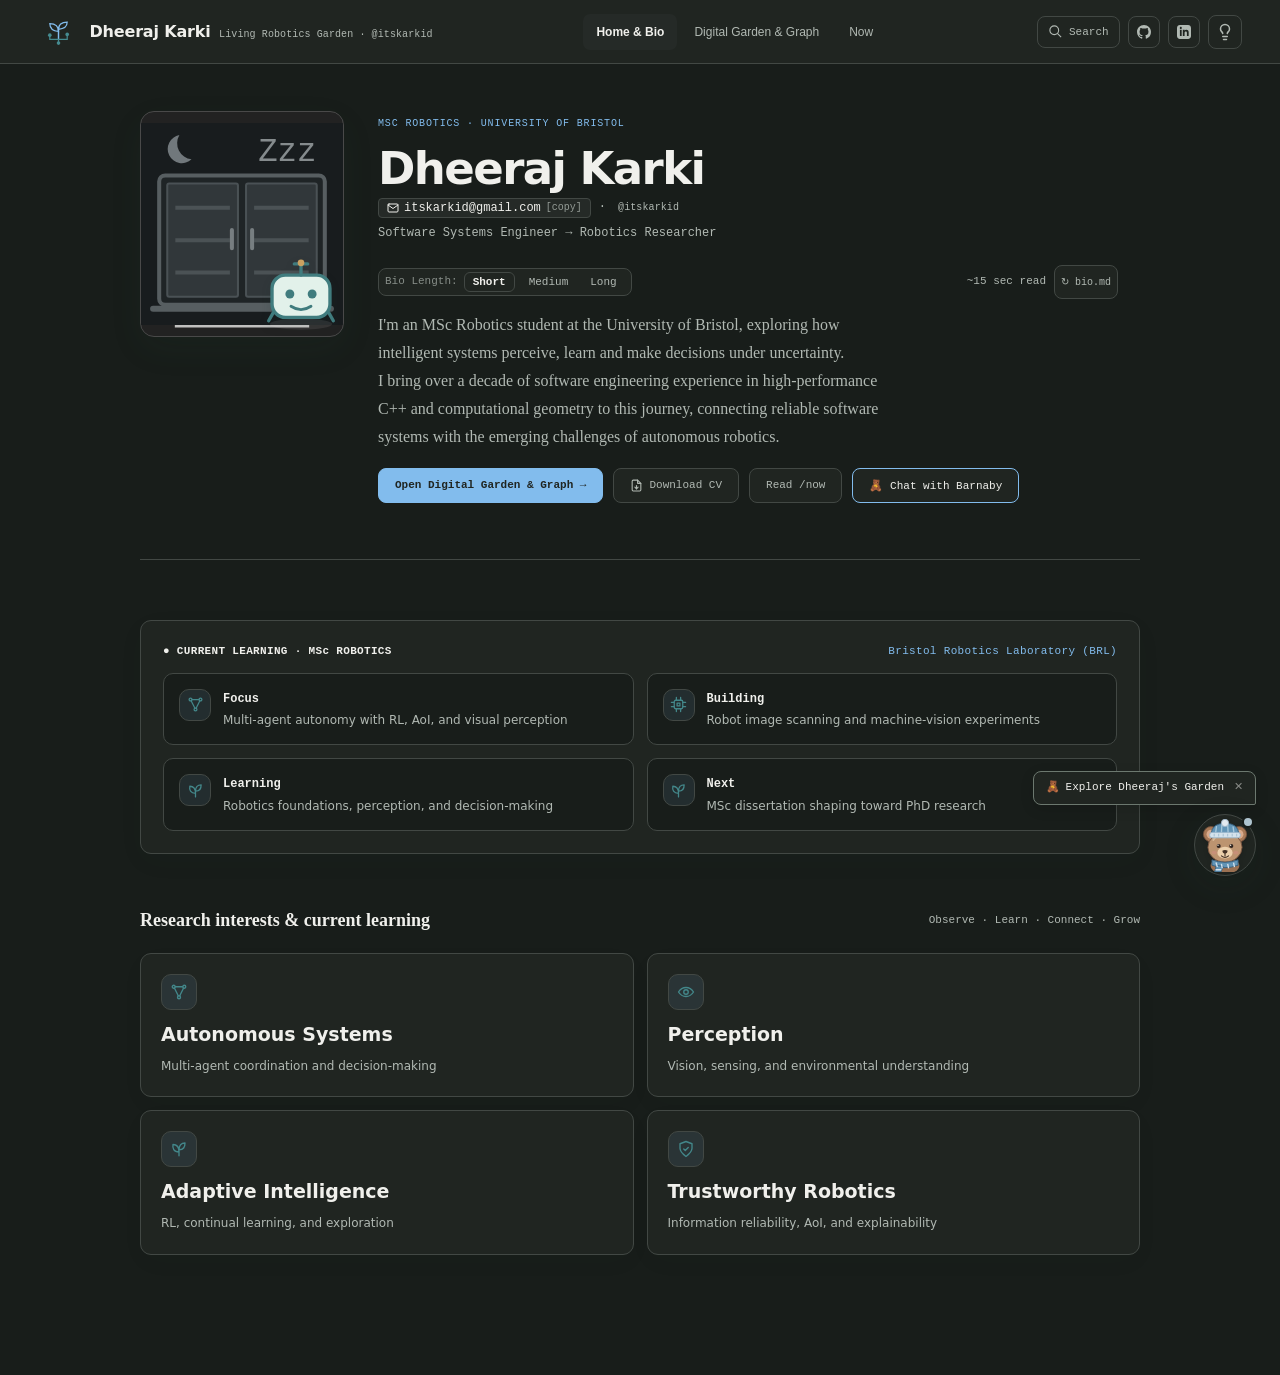
==== commit 2d7f6722: "Knowledge integration" ====
--- a/index.html
+++ b/index.html
@@ -3,6 +3,8 @@
 <head>
   <meta charset="UTF-8">
   <meta name="viewport" content="width=device-width, initial-scale=1.0">
+  <meta http-equiv="Content-Security-Policy" content="default-src 'self'; script-src 'self' 'unsafe-inline' https://apis.google.com https://accounts.google.com https://www.gstatic.com; style-src 'self' 'unsafe-inline' https://fonts.googleapis.com https://accounts.google.com; font-src 'self' https://fonts.gstatic.com data:; img-src 'self' data: blob: https:; connect-src 'self' https://www.googleapis.com https://accounts.google.com https://oauth2.googleapis.com; frame-src https://accounts.google.com https://content.googleapis.com; object-src 'none'; base-uri 'self'; form-action 'self'">
+  <meta name="referrer" content="strict-origin-when-cross-origin">
   <title>Dheeraj Karki (@itskarkid) — Software to Robotics & Digital Garden</title>
   <meta name="description" content="Dheeraj Karki's Digital Garden: MSc Robotics studies at the University of Bristol, connected public notes, and reflections on autonomous systems and trustworthy AI.">
 
@@ -14,6 +16,188 @@
   <link rel="stylesheet" href="__support/vendor/katex/katex.min.css">
   <link rel="stylesheet" href="styles.css">
   <link rel="stylesheet" href="widgets/styles.css">
+<style id="knowledge-unified-theme">
+/* Screenshot-parity design: unified neutral editorial system for Home, Garden and Knowledge. */
+:root[data-theme="light"]{--bg:#ffffff;--surface:#f5f5f5;--card:#ffffff;--border:#e3e3e3;--border-strong:#c3c3c3;--text:#191919;--text-muted:#696969;--accent:#26734a;--accent-soft:#e9f3ec;--glass:#ffffff;--code-bg:#f3f3f3}
+:root[data-theme="dark"]{--bg:#181d1a;--surface:#252a27;--card:#202521;--border:#424844;--border-strong:#6c786f;--text:#f0f0ec;--text-muted:#b1b9b3;--accent:#9bd3aa;--accent-soft:#2d4034;--glass:#202521;--code-bg:#292e2b}
+body{font-family:var(--font-sans);background:var(--bg);color:var(--text)}
+header.masthead{box-shadow:none;background:var(--card);border-bottom:1px solid var(--border)}
+.brand-title{font-size:16px;font-weight:650}.brand-avatar{background:transparent;border:none;color:var(--accent)}
+.nav-btn{font-size:12px}.nav-btn.active{background:var(--surface);color:var(--text);border:0;box-shadow:none}
+.hero-heading,.cluster-title,.lrg-workbench-head h3,.prose h1,.prose h2,.prose h3{font-family:var(--font-sans)}
+.hero-heading{font-weight:650}.garden-layout,.kr-workspace-three{grid-template-columns:29% minmax(0,1fr) 27%}
+.garden-sidebar,.garden-rightpane,.kr-workspace-three .kr-sidepanel,.kr-workspace-three .kr-context{background:var(--card)}
+.garden-reader,.kr-workspace-three .kr-reading{background:var(--card)}
+.prose p,.prose li,.kr-note-body{font-family:var(--font-sans)}
+.kr-integrated{min-height:calc(100dvh - 64px)}
+.kr-topbar{display:flex;align-items:center;justify-content:space-between;gap:16px;background:var(--surface);border-bottom:1px solid var(--border);padding:12px 20px;color:var(--text-muted);font:12px var(--font-sans)}
+.kr-view-tabs{display:flex;gap:8px}.kr-view-tab{border:0;background:#e8e8e8;color:#242424;padding:7px 14px;border-radius:100px;font:600 12px var(--font-sans);cursor:pointer}.kr-view-tab.active{background:#dedede}
+.kr-workspace-three{height:auto;min-height:calc(100dvh - 190px)}
+.kr-workspace-three .kr-sidepanel{padding:18px 16px;gap:12px}.kr-workspace-three .kr-reading{padding:22px clamp(20px,2vw,42px) 70px}
+.kr-workspace-three .kr-context{padding:20px 18px}.kr-note-title{font:650 28px/1.24 var(--font-sans)!important}
+.kr-panel-label{font:600 12px var(--font-sans);color:var(--text-muted);letter-spacing:.03em}
+.kr-context h3{font:600 12px var(--font-sans);color:var(--text-muted);text-transform:uppercase;padding:0 0 10px;margin:20px 0 12px}
+.kr-tree-row{font-size:13px}.kr-context-link{font-size:12px;color:var(--text)}
+.kr-local-graph{min-height:170px}.kr-local-graph svg{display:block;width:100%;max-height:190px}.kr-local-graph p{font-size:11px;color:var(--text-muted);text-align:center}
+.kr-expand{padding:6px 2px;background:transparent;border:0;color:var(--accent);text-align:left;cursor:pointer;font:11px var(--font-sans)}
+.kr-outline-disclosure{margin-top:25px;border-top:1px solid var(--border);padding-top:12px}.kr-outline-disclosure summary{font-size:12px;cursor:pointer}
+.kr-graph-overlay[hidden]{display:none!important}.kr-graph-overlay{position:fixed;inset:0;background:#0008;z-index:120;display:grid;place-items:center;padding:20px}
+.kr-graph-dialog{width:min(1080px,100%);max-height:92dvh;overflow:auto;background:var(--card);border-radius:14px;border:1px solid var(--border);padding:22px}
+.kr-graph-head{display:flex;justify-content:space-between;align-items:center}.kr-graph-head strong{font-size:20px}.kr-graph-description{font-size:12px;color:var(--text-muted);margin:10px 0}
+.kr-global-graph svg{display:block;width:100%;min-height:300px;max-height:70dvh}
+.kr-privacy-note{display:none}
+@media(max-width:1050px){.kr-workspace-three{grid-template-columns:240px minmax(0,1fr)}.kr-workspace-three .kr-context{display:none}}
+@media(max-width:700px){.garden-layout{grid-template-columns:1fr}.kr-workspace-three{display:flex;flex-direction:column}.kr-topbar{padding:8px 14px}.kr-workspace-three .kr-reading{padding:24px 16px}}
+
+.kr-wikilink-button{background:transparent;border:0;border-bottom:1px solid var(--accent);color:var(--accent);font:inherit;cursor:pointer;padding:0 2px}.kr-wikilink-button:hover{background:var(--accent-soft)}
+
+
+/* Knowledge and Garden use the same three-column layout and pane components. */
+#view-knowledge.garden-layout.active {display:grid!important; grid-template-columns:clamp(188px,17vw,310px) minmax(0,1fr) clamp(225px,20vw,360px); height:calc(100dvh - 52px); min-height:0; overflow:hidden; max-width:none!important; padding:0!important; gap:0!important;}
+#view-knowledge .garden-sidebar {padding:0;gap:0;background:var(--card);overflow:hidden;min-height:0;}
+#view-knowledge .kr-index-head {padding:12px;border-bottom:1px solid var(--border);flex:none;}
+#view-knowledge .kr-index-head .kr-panel-label {font:10px var(--font-mono);color:var(--text-muted);letter-spacing:.04em;margin-bottom:9px;}
+#view-knowledge #krNoteSearch {font:11px var(--font-mono);padding:6px 8px;border-radius:4px;background:var(--bg);width:100%;}
+#view-knowledge .kr-tree {flex:1;min-height:0;overflow-y:auto;gap:2px;padding:8px;}
+#view-knowledge .kr-tree-row {text-align:left;justify-content:flex-start;min-height:0;padding:8px 8px;font:12px/1.5 var(--font-sans);}
+#view-knowledge .kr-tree-row[aria-current=true] {border-left:3px solid var(--accent);background:var(--accent-soft);}
+#view-knowledge .kr-side-actions {display:flex;flex:none;order:initial;gap:8px;margin:0;padding:10px;border-top:1px solid var(--border);}
+#view-knowledge .kr-side-actions button {font:11px var(--font-mono);min-height:30px;}
+#view-knowledge #krIntegrationStatus {padding:8px 12px;margin:0;border:0;border-top:1px solid var(--border);border-radius:0;background:transparent;font:10px/1.5 var(--font-mono);}
+#view-knowledge .kr-side-foot {display:none;}
+#view-knowledge .garden-reader {min-width:0;padding:40px clamp(16px,2.6vw,48px) 90px;overflow-y:auto;}
+#view-knowledge .garden-reader-content {width:100%;max-width:min(100%,870px);margin:0 auto;}
+#view-knowledge .kr-note-top {display:flex;align-items:center;justify-content:space-between;flex-wrap:wrap;gap:10px;border-bottom:1px solid var(--border);margin:0 0 20px;padding-bottom:12px;font:11px var(--font-mono);color:var(--text-muted);}
+#view-knowledge .kr-note-actions {display:flex;gap:6px;flex-shrink:0;}
+#view-knowledge .kr-note-title {font:400 28px/1.3 var(--font-serif)!important;margin:0 0 12px!important;}
+#view-knowledge .kr-note-properties {display:flex;gap:6px;flex-wrap:wrap;margin:0 0 22px;}
+#view-knowledge .kr-note-properties[hidden] {display:none;}
+#view-knowledge .kr-property-chip {border:1px solid var(--border);border-radius:3px;color:var(--text-muted);background:var(--surface);font:10px/1.5 var(--font-mono);padding:2px 6px;}
+#view-knowledge .kr-note-body {width:100%;max-width:none!important;margin:0!important;font:inherit;overflow-wrap:anywhere;}
+#view-knowledge .kr-note-body :is(p,li) {font:13px/1.85 var(--font-sans);}
+#view-knowledge .kr-note-body :is(h1,h2,h3) {font-family:var(--font-serif);font-weight:500;}
+#view-knowledge .kr-note-body > :first-child {margin-top:0;}
+#view-knowledge .kr-note-body .katex-display {max-width:100%;overflow-x:auto;overflow-y:hidden;margin:18px 0;font-size:1.12em;}
+#view-knowledge .kr-empty-state {margin:90px auto;text-align:center;}
+#view-knowledge .garden-rightpane {background:var(--card);display:flex;flex-direction:column;min-height:0;overflow:auto;padding:0;}
+#view-knowledge .kr-graph-panel {padding:12px;border-bottom:1px solid var(--border);}
+#view-knowledge .kr-graph-head {display:flex;align-items:center;justify-content:space-between;gap:8px;margin:0 0 8px;font:10px var(--font-mono);color:var(--text-muted);}
+#view-knowledge .kr-local-graph {height:220px;min-height:0;overflow:hidden;border:1px solid var(--border);border-radius:4px;}
+#view-knowledge .kr-local-graph svg {height:100%;width:100%;max-height:none;}
+#view-knowledge .kr-graph-panel .graph-sidebar-hint {font:10px/1.5 var(--font-mono);color:var(--text-muted);margin-top:8px;}
+#view-knowledge .kr-links-panel {padding:14px;flex:1;overflow:auto;}
+#view-knowledge .kr-links-panel h3 {font:10px var(--font-mono);letter-spacing:.04em;margin:0 0 8px;color:var(--text-muted);text-transform:uppercase;border:0;padding:0;}
+#view-knowledge .kr-links-panel h3:not(:first-child) {padding-top:14px;margin-top:16px;border-top:1px solid var(--border);}
+#view-knowledge .kr-context-link {font-size:12px;}
+#view-knowledge .kr-outline-disclosure {margin-top:16px;}
+#view-knowledge .kr-context-foot {display:none;}
+#view-knowledge .kr-note-search-label {position:absolute;width:1px;height:1px;overflow:hidden;clip-path:inset(50%);}
+#view-knowledge.reading-focus {grid-template-columns:minmax(0,1fr)!important;}
+#view-knowledge.reading-focus > .garden-sidebar,#view-knowledge.reading-focus > .garden-rightpane {display:none!important;}
+#view-knowledge.reading-focus .garden-reader-content {max-width:min(100%,940px);}
+/* Expanded Knowledge graph uses the public Garden dialog visuals, never its data. */
+#krGraphOverlay[hidden] {display:none!important;}
+#krGraphOverlay .garden-graph-dialog {display:flex;flex-direction:column;width:min(1100px,100%);height:min(92dvh,780px);max-height:95dvh;}
+#krGraphOverlay .garden-graph-toolbar {display:flex;justify-content:space-between;align-items:center;gap:12px;padding:12px 20px;border-bottom:1px solid var(--border);}
+#krGraphOverlay .garden-graph-controls {display:flex;align-items:center;gap:6px;}
+#krGraphOverlay .garden-graph-controls output {min-width:48px;text-align:center;font:11px var(--font-mono);}
+#krGraphOverlay .kr-global-graph {flex:1;min-height:0;overflow:hidden;background:var(--bg);touch-action:none;cursor:grab;}
+#krGraphOverlay .kr-global-graph:active {cursor:grabbing;}
+#krGraphOverlay .kr-global-graph svg {width:100%;height:100%;max-height:none;min-height:0;display:block;}
+#krGraphOverlay .kr-graph-description {padding:12px 20px;margin:0;border-top:1px solid var(--border);}
+@media(max-width:900px) {
+ #view-knowledge.garden-layout.active {grid-template-columns:minmax(0,1fr);height:auto;min-height:calc(100dvh - 52px);overflow:visible;}
+ #view-knowledge > .garden-sidebar,#view-knowledge > .garden-rightpane {display:none;}
+ #view-knowledge .garden-reader {min-height:75dvh;padding:24px 16px 80px;}
+ #view-knowledge .kr-note-top {flex-wrap:wrap;}
+ #krGraphOverlay .garden-graph-dialog {width:100%;height:100dvh;max-height:100dvh;border-radius:0;}
+}
+
+
+/* Shared Obsidian-style note explorer: identical gestures and hierarchy in both sections. */
+#sidebarNotesContainer,.kr-tree{display:flex;flex-direction:column;gap:1px;min-width:0;}
+.garden-explorer-row{appearance:none;display:flex;align-items:center;width:100%;min-width:0;gap:6px;padding:7px 8px 7px calc(8px + var(--depth,0)*15px);background:transparent;border:0;border-left:2px solid transparent;border-radius:3px;color:var(--text);text-align:left;cursor:pointer;font:12px/1.5 var(--font-sans);}
+.garden-explorer-row:hover{background:var(--surface);}
+.garden-explorer-row[aria-current=true]{background:var(--accent-soft);border-left-color:var(--accent);font-weight:600;}
+.garden-explorer-row:focus-visible{outline:2px solid var(--accent);outline-offset:-2px;}
+.garden-explorer-twist{width:10px;flex:none;font:12px var(--font-mono);opacity:.7;}
+.garden-explorer-icon{width:15px;flex:none;opacity:.75;font-size:12px;}
+.garden-explorer-name{min-width:0;overflow:hidden;text-overflow:ellipsis;white-space:nowrap;flex:1;}
+.garden-explorer-meta{font:9px var(--font-mono);color:var(--text-muted);white-space:nowrap;}
+#view-knowledge .kr-tree .garden-explorer-row{padding-top:7px;padding-bottom:7px;}
+/* KaTeX geometry: never clip fraction stacks vertically. Its span styles control height and alignment. */
+#view-knowledge .kr-note-body .katex-display,.prose .katex-display{overflow:visible!important;max-width:100%;line-height:normal!important;padding:12px 0!important;}
+#view-knowledge .kr-note-body .katex-display>.katex{display:block;white-space:nowrap;text-align:center;}
+#view-knowledge .kr-note-body .katex{font-size:1.08em;}
+/* Prevent the graph from disappearing under the pane footer and share Garden's dialog geometry. */
+#view-knowledge .kr-local-graph{height:235px;}
+#krGraphOverlay .garden-graph-explorer-footer{flex:0 0 auto;border-top:1px solid var(--border);padding:8px 16px;}
+#krGraphOverlay .graph-navigation-expanded{display:flex;flex-direction:row;flex-wrap:wrap;gap:6px;max-height:94px;overflow-y:auto;}
+#krGraphOverlay .graph-note-link{font-size:11px;}
+
+/* Shared draggable Obsidian-like pane dividers. Same interaction in public and private views. */
+#view-garden.resizable-garden.active,#view-knowledge.resizable-garden.active{position:relative;grid-template-columns:var(--rail-left,var(--rail-left-auto)) minmax(0,1fr) var(--rail-right,var(--rail-right-auto))!important;}
+.resizable-garden .garden-splitter{position:absolute;top:0;bottom:0;width:10px;z-index:8;cursor:col-resize;touch-action:none;transform:translateX(-50%);background:transparent;}
+.resizable-garden .garden-splitter::after{content:"";position:absolute;top:0;bottom:0;left:4px;width:2px;background:transparent;transition:background .15s ease;}
+.resizable-garden .garden-splitter:hover::after,.resizable-garden .garden-splitter:focus-visible::after,.resizable-garden .garden-splitter.is-dragging::after{background:var(--accent);}
+.resizable-garden .garden-splitter-left{left:var(--rail-left,var(--rail-left-auto))}
+.resizable-garden .garden-splitter-right{right:var(--rail-right,var(--rail-right-auto));transform:translateX(50%)}
+.garden-explorer-row{padding-top:5px!important;padding-bottom:5px!important;gap:5px;}
+.garden-explorer-icon{width:11px;opacity:.55;}
+.garden-explorer-twist{font-size:11px;width:10px;}
+.garden-explorer-meta{display:none!important;}
+.kr-graph-browse summary{font:11px var(--font-mono);cursor:pointer;color:var(--text-muted);padding:6px 0;}
+.kr-graph-browse:not([open]){min-height:36px;}
+#krGraphOverlay .kr-graph-hint{font-weight:400;color:var(--text-muted);margin-left:8px;}
+#krGraphOverlay .garden-graph-toolbar-intro{display:flex;align-items:center;gap:10px;flex-wrap:wrap;}
+#krGraphOverlay .garden-graph-controls{flex-shrink:0;}
+@media(max-width:900px){.resizable-garden .garden-splitter{display:none!important;}#view-knowledge.resizable-garden.active{grid-template-columns:1fr!important;}}
+#view-garden.resizable-garden.active.reading-focus,#view-knowledge.resizable-garden.active.reading-focus{grid-template-columns:minmax(0,1fr)!important;}
+.resizable-garden.reading-focus .garden-splitter{display:none!important;}
+.resizable-garden.reading-focus > .garden-sidebar,.resizable-garden.reading-focus > .garden-rightpane{display:none!important;}
+.resizable-garden.reading-focus .garden-reader{margin-inline:auto;width:100%;max-width:980px;}
+.resizable-garden.reading-focus .garden-reader-content{margin-inline:auto;font-size:1.04em;line-height:1.8;}
+/* Minimal header: CV lives on the home page and the season badge is decorative. */
+.masthead #navCvLink,.masthead .zone-status{display:none!important;}
+/* Smart rail widths: scale with the viewport, keep the reading column at least ~560px. Dragging a splitter overrides these. */
+.resizable-garden{--rail-left-auto:clamp(236px,16vw,300px);--rail-right-auto:clamp(236px,17vw,330px);}
+@media(max-width:1180px){.resizable-garden{--rail-left-auto:224px;--rail-right-auto:224px;}}
+@media(min-width:1700px){.resizable-garden{--rail-left-auto:clamp(280px,15vw,330px);--rail-right-auto:clamp(300px,17vw,360px);}}
+@media(min-width:901px) and (max-width:1020px){#view-garden.resizable-garden.active:not(.reading-focus){grid-template-columns:var(--rail-left,var(--rail-left-auto)) minmax(0,1fr)!important;}#view-garden .garden-rightpane,#view-garden .garden-splitter-right{display:none;}}
+.garden-sidebar,.garden-rightpane{scrollbar-width:thin;}
+.garden-note-meta{white-space:nowrap;overflow:hidden;text-overflow:ellipsis;}
+.garden-note-title{overflow-wrap:break-word;}
+.garden-note-item .garden-note-title{font-size:clamp(14px,1.05vw,16px);}
+.garden-sidebar{border-right:1px solid var(--border);}
+.garden-rightpane{border-left:1px solid var(--border);}#restoreRailsBtn:not([hidden]){border-color:var(--accent);color:var(--accent);}
+.garden-note-item{display:block;width:100%;text-align:left;background:transparent;border:0;border-left:2px solid transparent;border-radius:0 6px 6px 0;padding:10px 14px;margin:2px 0;cursor:pointer;color:var(--text);font:inherit;}
+.garden-note-item:hover{background:var(--accent-soft);}
+.garden-note-item.is-active{border-left-color:var(--accent);background:var(--accent-soft);}
+.garden-note-title{display:block;font-family:var(--font-serif);font-size:16px;font-weight:600;line-height:1.3;}
+.garden-note-meta{display:block;margin-top:4px;font-family:var(--font-mono);font-size:11px;color:var(--text-muted);}
+.garden-note-empty{padding:12px 14px;color:var(--text-muted);font-size:13px;}
+.reading-progress{position:fixed;top:0;left:0;height:3px;width:0;background:var(--accent);z-index:120;transition:width .12s linear;pointer-events:none;}
+.reading-top-btn{position:fixed;right:18px;bottom:18px;z-index:90;background:var(--card);color:var(--accent);border:1px solid var(--border);border-radius:999px;padding:7px 14px;font:inherit;font-size:12px;cursor:pointer;box-shadow:0 4px 14px rgba(0,0,0,.14);}
+.reading-top-btn:hover{border-color:var(--accent);}
+.kr-graph{width:100%;height:auto;display:block;color:var(--text);}
+.kr-graph .kr-edge{stroke:var(--text-muted);stroke-opacity:.28;stroke-width:1.2;transition:stroke-opacity .15s;}
+.kr-graph .kr-node circle{stroke:var(--card);stroke-width:1.5;transition:opacity .15s;}
+.kr-graph .kr-node{cursor:pointer;outline:none;}
+.kr-graph .kr-label{fill:currentColor;opacity:0;pointer-events:none;paint-order:stroke;stroke:var(--card);stroke-width:3px;transition:opacity .15s;}
+.kr-graph .kr-label.kr-always{opacity:.85;}
+.kr-graph .kr-node:hover .kr-label,.kr-graph .kr-node:focus .kr-label,.kr-graph .kr-node.kr-on .kr-label{opacity:1;}
+.kr-graph.kr-has-focus .kr-node:not(.kr-on) circle{opacity:.2;}
+.kr-graph.kr-has-focus .kr-node:not(.kr-on) .kr-label.kr-always{opacity:.15;}
+.kr-graph.kr-has-focus .kr-edge{stroke-opacity:.06;}
+.kr-graph.kr-has-focus .kr-edge.kr-on{stroke:var(--accent);stroke-opacity:.8;stroke-width:1.8;}
+.kr-graph .kr-node:focus-visible circle{stroke:var(--accent);stroke-width:3;}
+.reading-top-btn[hidden]{display:none;}
+.resizable-garden .btn-action{transition:background .15s,border-color .15s,color .15s;}
+.resizable-garden .prose{line-height:1.75;}
+.resizable-garden .prose :is(h1,h2,h3,h4){scroll-margin-top:16px;}
+.resizable-garden .prose img{max-width:100%;height:auto;border-radius:6px;}
+@media (prefers-reduced-motion:reduce){.reading-progress{transition:none}}
+</style>
 </head>
 <body>
 
@@ -31,6 +215,7 @@
     <nav class="nav-tabs">
       <button onclick="switchView('home')" id="tab-home" class="nav-btn active">Home & Bio</button>
       <button onclick="switchView('garden')" id="tab-garden" class="nav-btn">Digital Garden & Graph</button>
+      <button onclick="switchView('knowledge')" id="tab-knowledge" class="nav-btn" hidden>Knowledge</button>
       <button onclick="switchView('now')" id="tab-now" class="nav-btn">Now</button>
     </nav>
 
@@ -296,7 +481,7 @@
   </section>
 
   <!-- ================= VIEW 2: 3-COLUMN DIGITAL GARDEN & GRAPH ================= -->
-  <section id="view-garden" class="view-container garden-layout">
+  <section id="view-garden" class="view-container garden-layout resizable-garden">
     
     <!-- LEFT RAIL: INDEX & STAGE FILTER -->
     <aside class="garden-sidebar" id="gardenNotesRail" aria-label="Garden notes index">
@@ -312,6 +497,7 @@
         </div>
       </div>
 
+      
       <div style="padding:8px 12px; border-bottom:1px solid var(--border); display:flex; gap:6px;">
         <input type="text" id="sidebarSearch" placeholder="Filter notes..." oninput="renderSidebarNotes()" style="flex:1; background:var(--bg); border:1px solid var(--border); padding:5px 8px; font-family:var(--font-mono); font-size:11px; color:var(--text); border-radius:3px; outline:none;">
       </div>
@@ -333,7 +519,7 @@
             <span>notes / </span><span id="crumbFolder">robotics</span><span> / </span><span id="crumbFile">note.md</span>
           </div>
           <div class="garden-reader-actions" style="display:flex; gap:8px; flex-wrap:wrap;">
-            <button type="button" id="focusReadingBtn" onclick="toggleGardenReadingFocus()" class="btn-action" aria-pressed="false" title="Collapse note index and graph to focus on reading">Focus reading</button>
+            <button type="button" id="focusReadingBtn" onclick="toggleGardenReadingFocus()" class="btn-action" aria-pressed="false" title="Collapse note index and graph to focus on reading (Esc to exit)">Focus reading</button>
             <button type="button" id="restoreRailsBtn" onclick="restoreGardenRails()" class="btn-action" hidden title="Restore side panels">Show panels</button>
             <button onclick="toggleRawView()" class="btn-action" style="padding:2px 6px;">
               <span id="rawToggleLabel">&lt;/&gt; Raw .md</span>
@@ -393,7 +579,8 @@
         <div id="outgoingContainer" style="display:flex; flex-direction:column; gap:4px;"></div>
       </div>
     </aside>
-
+    <div class="garden-splitter garden-splitter-left" data-side="left" role="separator" tabindex="0" aria-orientation="vertical" aria-label="Resize notes explorer" aria-valuemin="160" aria-valuemax="420"></div>
+    <div class="garden-splitter garden-splitter-right" data-side="right" role="separator" tabindex="0" aria-orientation="vertical" aria-label="Resize graph panel" aria-valuemin="200" aria-valuemax="460"></div>
   </section>
 
   <!-- Full-screen graph explorer; the existing graph canvas moves here temporarily. -->
@@ -462,6 +649,59 @@
       </div>
     </div>
   </div>
+
+  <!-- Private Drive content is requested after OAuth, never baked into the public build. -->
+  <section id="view-knowledge" class="view-container garden-layout kr-integrated resizable-garden" aria-label="Knowledge workspace">
+    <aside class="garden-sidebar kr-sidepanel" aria-label="Private note explorer">
+      <div class="kr-index-head">
+        <div class="kr-panel-label">PRIVATE NOTES · KNOWLEDGE</div>
+        <label class="kr-note-search-label" for="krNoteSearch">Search note names</label>
+        <input id="krNoteSearch" type="search" placeholder="Filter notes..." autocomplete="off" />
+      </div>
+      <div id="krRecentNotes" class="kr-tree" aria-label="Knowledge folder tree"><p>Sign in through Barnaby to view your notes.</p></div>
+      <div id="krIntegrationStatus" role="status" aria-live="polite" class="kr-message">Connect with Google through Barnaby.</div>
+      <div class="kr-side-actions">
+        <button class="btn-action" id="krRefresh" type="button" title="Refresh folders and notes">↻ Refresh</button>
+        <button class="btn-action" id="krSignOut" type="button">Disconnect</button>
+      </div>
+    </aside>
+    <main class="garden-reader kr-reading" id="krReading" aria-label="Private Markdown reader">
+      <div class="garden-reader-content">
+        <div id="krEmpty" class="kr-empty-state"><div class="kr-empty-emblem" aria-hidden="true">✦</div><h2>Your Knowledge library</h2><p>Choose a note on the left to start reading.</p></div>
+        <div id="krNoteWrap" hidden>
+          <div class="kr-note-top"><span id="krBreadcrumb">Knowledge</span><div class="kr-note-actions"><button type="button" class="btn-action" id="krFocusReading" aria-pressed="false">Focus reading</button><button type="button" class="btn-action" id="krClearNote">Close note</button></div></div>
+          <header style="margin-bottom:24px"><div id="krNoteProperties" class="kr-note-properties" hidden></div><h1 id="krNoteTitle" class="kr-note-title"></h1></header>
+          <article id="krNoteBody" class="prose kr-note-body"></article>
+        </div>
+      </div>
+    </main>
+    <aside class="garden-rightpane kr-context" aria-label="Private graph and note links">
+      <div class="kr-graph-panel">
+        <div class="kr-graph-head"><span>KNOWLEDGE NETWORK · PRIVATE</span><button class="garden-graph-expand" type="button" id="krExpandGraph" title="Expand graph">Expand ↗</button></div>
+        <div class="kr-local-graph" id="krLocalGraph" aria-label="Local Knowledge graph"></div>
+        <p class="graph-sidebar-hint">Select a node or expand the graph to browse connected private notes.</p>
+      </div>
+      <div class="kr-links-panel">
+        <h3>Backlinks</h3><div id="krBacklinks" class="kr-context-list"><p>Indexing backlinks…</p></div>
+        <h3>Outgoing wikilinks</h3><div id="krRelated" class="kr-context-list"><p>Open a note to see its links.</p></div>
+        <details class="kr-outline-disclosure"><summary>Note outline</summary><div id="krOutline" class="kr-context-list"></div></details>
+      </div>
+    </aside>
+    <div class="garden-splitter garden-splitter-left" data-side="left" role="separator" tabindex="0" aria-orientation="vertical" aria-label="Resize private notes explorer" aria-valuemin="160" aria-valuemax="420"></div>
+    <div class="garden-splitter garden-splitter-right" data-side="right" role="separator" tabindex="0" aria-orientation="vertical" aria-label="Resize private graph panel" aria-valuemin="200" aria-valuemax="460"></div>
+  </section>
+  <div id="krGraphOverlay" class="garden-graph-overlay" role="dialog" aria-label="Private Knowledge graph explorer" aria-modal="true" hidden>
+    <div class="garden-graph-dialog">
+      <header class="garden-graph-dialog-header"><div><strong>Knowledge graph</strong><p>Only notes from your authorised Knowledge folder appear here.</p></div><button class="btn-action" type="button" id="krCloseGraph">Close ✕</button></header>
+      <div class="garden-graph-toolbar" role="toolbar" aria-label="Private Knowledge graph controls">
+        <div class="garden-graph-toolbar-intro"><strong>Explore connections</strong><span class="kr-graph-hint">Scroll to zoom · drag to pan · hover to identify a node</span></div>
+        <div class="garden-graph-controls"><button class="btn-action" id="krGraphZoomOut" type="button" aria-label="Zoom out">−</button><output id="krGraphZoomLabel">100%</output><button class="btn-action" id="krGraphZoomIn" type="button" aria-label="Zoom in">+</button><button class="btn-action" id="krGraphFit" type="button">Fit graph</button><button class="btn-action" id="krGraphReset" type="button">Reset</button></div>
+      </div>
+      <div class="kr-global-graph garden-graph-expanded-host" id="krGlobalGraph"></div><details class="garden-graph-explorer-footer kr-graph-browse"><summary>Browse graph notes</summary><div class="graph-navigation graph-navigation-expanded" id="krGraphNavigation" aria-label="Browse private graph notes"></div></details>
+      <p class="kr-graph-description">Graph and backlinks are built temporarily in memory after Google authorisation. No private index is published.</p>
+    </div>
+  </div>
+  <p class="kr-privacy-note" hidden>Google OAuth grants account-wide read-only Drive scope; the interface browses only the specified private Knowledge folder. The public shell is not an owner-only server application.</p>
 
   <!-- ================= VIEW 3: NOW (BRISTOL LAB) ================= -->
   <section id="view-now" class="view-container home-wrapper">
@@ -600,6 +840,7 @@
       <button type="button" class="teddy-chip" onclick="askTeddyPrompt('What is Dheeraj exploring?')">Robotics interests</button>
       <button type="button" class="teddy-chip" onclick="askTeddyPrompt('What do Seedling and Budding mean?')">Growth stages</button>
       <button type="button" class="teddy-chip" onclick="askTeddyPrompt('What is Dheeraj doing now?')">Current work</button>
+      <button type="button" class="teddy-chip" onclick="askTeddyPrompt('Open private Knowledge')">Private Knowledge</button>
     </div>
 
     <!-- Input Bar -->
@@ -647,1451 +888,10 @@
   <script src="__support/vendor/jsep/jsep.iife.min.js"></script>
   <script src="widgets/expressions.js"></script>
   <script src="widgets/renderer.js"></script>
-  <script>
-    let bioMarkdownSource = '';
-
-    let bioTexts = {
-      short: '',
-      medium: '',
-      long: ''
-    };
-
-    const bioReadTimes = {
-      short: '~15 sec read',
-      medium: '~1 min read',
-      long: '~3 min read'
-    };
-
-    let activeBioLength = 'short';
-
-    // PARSE & RENDER BIO MARKDOWN
-    function parseAndRenderBioMarkdown(md) {
-      bioMarkdownSource = md;
-      let cleanMd = md;
-
-      // 1. Parse Frontmatter
-      const fmMatch = md.match(/^---\s*[\r\n]+([\s\S]*?)[\r\n]+---\s*[\r\n]+/);
-      if (fmMatch) {
-        cleanMd = md.slice(fmMatch[0].length);
-        const fmLines = fmMatch[1].split('\n');
-        const fm = {};
-        fmLines.forEach(line => {
-          const parts = line.split(':');
-          if (parts.length >= 2) {
-            const key = parts[0].trim().toLowerCase();
-            const val = parts.slice(1).join(':').trim().replace(/^['"](.*)['"]$/, '$1');
-            fm[key] = val;
-          }
-        });
-
-        if (fm.name) document.getElementById('homeName').textContent = fm.name;
-        if (fm.handle) document.getElementById('homeHandle').textContent = fm.handle;
-        if (fm.role) document.getElementById('homeRole').textContent = fm.role;
-        if (fm.headline) document.getElementById('homeHeadline').textContent = fm.headline;
-        if (fm.email) {
-          const lbl = document.getElementById('emailDisplayLabel');
-          if (lbl) lbl.textContent = fm.email;
-        }
-        configureLocationTheme(fm);
-      }
-
-      // 2. Extract Sections by ##
-      const sections = cleanMd.split(/(?=^##\s+)/gm);
-      sections.forEach(sec => {
-        const trimmed = sec.trim();
-        if (!trimmed) return;
-        const match = trimmed.match(/^##\s+(.+)$/m);
-        if (!match) return;
-        const heading = match[1].trim().toLowerCase();
-        const content = trimmed.replace(/^##\s+.+$/m, '').trim();
-
-        if (heading.includes('short')) {
-          bioTexts.short = renderMarkdown(content);
-        } else if (heading.includes('medium')) {
-          bioTexts.medium = renderMarkdown(content);
-        } else if (heading.includes('long')) {
-          bioTexts.long = renderMarkdown(content);
-        } else if (heading.includes('clusters')) {
-          // Parse dynamic clusters from bio.md
-          const clusterLines = content.split('\n').filter(l => l.trim().startsWith('*') || l.trim().startsWith('-'));
-          if (clusterLines.length > 0) {
-            const clusterGrid = document.getElementById('homeClustersGrid');
-            if (clusterGrid) {
-              clusterGrid.replaceChildren(...clusterLines.map(line => {
-                const cleanLine = line.replace(/^[\*\-]\s+/, '').trim();
-                const legacy = cleanLine.match(/^\[\[([^\]]+)\]\]\s*\|\s*([^|]+)\|\s*(.*)$/);
-                const body = legacy ? legacy[3] : cleanLine;
-                const label = body.match(/^\*\*(.*?)\*\*:?[ \t]*(.*)$/);
-                const separator = body.indexOf(':');
-                const title = label ? label[1].replace(/:$/, '') : (separator < 0 ? body : body.slice(0, separator)).trim();
-                const desc = label ? label[2] : (separator < 0 ? '' : body.slice(separator + 1).trim());
-                const card = document.createElement(legacy ? 'button' : 'div');
-                card.className = 'cluster-card';
-                if (legacy) {
-                  card.type = 'button';
-                  card.addEventListener('click', () => {
-                    const target = resolveNoteLink(legacy[1]);
-                    if (target) openNoteInGarden(target.id);
-                  });
-                  const tag = document.createElement('div');
-                  tag.className = 'cluster-tag';
-                  tag.textContent = legacy[2].trim();
-                  card.append(tag);
-                }
-                const heading = document.createElement('div');
-                heading.className = 'cluster-title';
-                heading.textContent = title;
-                const description = document.createElement('div');
-                description.innerHTML = renderMarkdown(desc);
-                const emblem = document.createElement('span');
-                emblem.className = 'lrg-card-icon';
-                emblem.innerHTML = lrgIcon(lrgTopicIcon(title));
-                card.append(emblem, heading, description);
-                return card;
-              }));
-            }
-          }
-        } else if (heading.includes('now snapshot')) {
-          // Parse bullets into 3 items
-          const lines = content.split('\n').filter(l => l.trim().startsWith('*') || l.trim().startsWith('-'));
-          if (lines.length > 0) {
-            const grid = document.getElementById('homeNowGrid');
-            if (grid) {
-              grid.innerHTML = lines.map(l => {
-                const raw = l.replace(/^[\*\-]\s+/, '').trim();
-                const boldMatch = raw.match(/^\*\*(.*?)\*\*:?\s*(.*)$/);
-                const title = boldMatch ? boldMatch[1].replace(/:$/, '') : 'Focus';
-                const desc = boldMatch ? boldMatch[2] : raw;
-                return `
-                  <div class="now-subitem">
-                    <span class="lrg-card-icon">${lrgIcon(lrgTopicIcon(title))}</span>
-                    <div class="now-subitem-title">${title}</div>
-                    <p>${parseWikilinks(desc)}</p>
-                  </div>
-                `;
-              }).join('');
-            }
-          }
-        }
-      });
-
-      setBioLength(activeBioLength);
-      setupHoverTooltips();
-    }
-
-    async function fetchBioMarkdown() {
-      try {
-        const res = await fetch('./bio.md');
-        if (!res.ok) throw new Error(`bio.md: HTTP ${res.status}`);
-        parseAndRenderBioMarkdown(await res.text());
-      } catch (err) {
-        console.error('Unable to load bio.md', err);
-        document.getElementById('bioTextContainer').textContent = 'Bio unavailable.';
-      }
-    }
-
-    function setBioLength(len) {
-      activeBioLength = len;
-      document.querySelectorAll('.bio-length-btn').forEach(b => b.classList.remove('active'));
-      const activeBtn = document.getElementById(`bio-btn-${len}`);
-      if (activeBtn) activeBtn.classList.add('active');
-
-      const container = document.getElementById('bioTextContainer');
-      if (container && bioTexts[len]) {
-        container.innerHTML = bioTexts[len];
-      }
-      const timeLabel = document.getElementById('bioReadTime');
-      if (timeLabel && bioReadTimes[len]) {
-        timeLabel.textContent = bioReadTimes[len];
-      }
-      setupHoverTooltips();
-    }
-
-    // Clipboard Copy Helper for Email
-    function copyEmailToClipboard(e) {
-      if (e) e.preventDefault();
-      const email = 'itskarkid@gmail.com';
-      
-      const tempInput = document.createElement('input');
-      tempInput.style.position = 'absolute';
-      tempInput.style.left = '-9999px';
-      tempInput.value = email;
-      document.body.appendChild(tempInput);
-      tempInput.select();
-      
-      try {
-        document.execCommand('copy');
-      } catch (err) {
-        console.error('Copy fallback failed', err);
-      }
-      document.body.removeChild(tempInput);
-
-      const toast = document.getElementById('copyToast');
-      const toastMsg = document.getElementById('toastMessage');
-      if (toast && toastMsg) {
-        toastMsg.textContent = `Copied ${email} to clipboard!`;
-        toast.style.opacity = '1';
-        toast.style.transform = 'translateX(-50%) translateY(0)';
-        setTimeout(() => {
-          toast.style.opacity = '0';
-          toast.style.transform = 'translateX(-50%) translateY(20px)';
-        }, 2200);
-      }
-    }
-
-    const vault = {};
-
-    async function fetchAllGardenNotes() {
-      try {
-        const response = await fetch('./notes_index.json');
-        if (!response.ok) throw new Error(`Note index: HTTP ${response.status}`);
-        const filenames = await response.json();
-        if (!Array.isArray(filenames) || !filenames.every(filename => typeof filename === 'string')) {
-          throw new Error('Note index must be an array of paths');
-        }
-        for (const filename of filenames) {
-          try {
-            const res = await fetch(`./notes/${filename}`);
-            if (!res.ok) throw new Error(`${filename}: HTTP ${res.status}`);
-            const raw = await res.text();
-            const frontmatter = raw.match(/^---\s*[\r\n]+([\s\S]*?)[\r\n]+---\s*[\r\n]+/);
-            const parsedMetadata = frontmatter ? jsyaml.load(frontmatter[1], { schema: jsyaml.JSON_SCHEMA }) : {};
-            const metadata = Object.fromEntries(Object.entries(parsedMetadata || {}).map(([key, value]) => [key.toLowerCase(), value]));
-            if (metadata.publish === false || metadata.publish === 'false') continue;
-            const content = (frontmatter ? raw.slice(frontmatter[0].length) : raw).trim();
-            const id = filename.replace(/\.md$/i, '').toLowerCase();
-            vault[id] = {
-              id,
-              title: metadata.title || filename.replace(/\.md$/i, ''),
-              folder: metadata.folder || filename.split('/').slice(0, -1).join('/') || 'general',
-              stage: metadata.stage || 'budding',
-              confidence: metadata.confidence || 'Unspecified',
-              lastTended: metadata.lasttended || metadata.updated || '',
-              tags: Array.isArray(metadata.tags) ? metadata.tags : (metadata.tags ? [metadata.tags] : []),
-              summary: metadata.summary || content.slice(0, 140),
-              content
-            };
-          } catch (err) {
-            console.error('Unable to load note', filename, err);
-          }
-        }
-      } catch (err) {
-        console.error('Unable to load note index', err);
-      }
-      activeNoteId = Object.keys(vault)[0] || null;
-      renderSidebarNotes();
-      gardenNotesReady = true;
-      if (!activeNoteId) document.getElementById('noteTitle').textContent = 'No notes available';
-      restorePageFromUrl();
-    }
-
-    // State
-    let activeNoteId = null;
-    let gardenNotesReady = false;
-    const siteTitle = document.title;
-    let currentStageFilter = 'all';
-    let isRawMd = false;
-    let isNowRawMd = false;
-
-    let nowMarkdownSource = '';
-
-    function writePageUrl(viewName) {
-      const url = new URL(window.location.href);
-      url.searchParams.delete('note');
-      url.searchParams.delete('view');
-      url.hash = '';
-      if (viewName === 'garden' && activeNoteId) url.searchParams.set('note', activeNoteId);
-      else if (viewName !== 'home') url.searchParams.set('view', viewName);
-      if (url.href !== window.location.href) window.history.pushState(null, '', url.href);
-    }
-
-    function restorePageFromUrl() {
-      if (!gardenNotesReady) return;
-      const url = new URL(window.location.href);
-      const noteId = url.searchParams.get('note');
-      let viewName = url.searchParams.get('view');
-      if (noteId) {
-        if (Object.prototype.hasOwnProperty.call(vault, noteId)) {
-          activeNoteId = noteId;
-          viewName = 'garden';
-        } else {
-          url.searchParams.delete('note');
-          url.searchParams.delete('view');
-          window.history.replaceState(null, '', url.href);
-          viewName = 'home';
-        }
-      }
-      switchView(['garden', 'now'].includes(viewName) ? viewName : 'home', false);
-    }
-
-    window.addEventListener('popstate', restorePageFromUrl);
-
-
-    // Consistent line icon system, shared by dynamic bio and /now cards.
-    const lrgIcons = {
-      network: '<circle cx="5" cy="5" r="2"/><circle cx="19" cy="5" r="2"/><circle cx="12" cy="19" r="2"/><path d="M7 5h10M6 7l5 10M18 7l-5 10"/>',
-      eye: '<path d="M2 12c5-8 15-8 20 0-5 8-15 8-20 0Z"/><circle cx="12" cy="12" r="3"/>',
-      cpu: '<rect x="6" y="6" width="12" height="12" rx="2"/><path d="M9 2v4m6-4v4M9 18v4m6-4v4M2 9h4m-4 6h4m12-6h4m-4 6h4"/><rect x="10" y="10" width="4" height="4"/>',
-      leaf: '<path d="M12 21v-8M12 16C5 16 3 11 4 6c5 0 8 4 8 10ZM12 13c0-6 3-9 8-9 0 6-2 9-8 9Z"/>',
-      shield: '<path d="M12 2 20 5v6c0 5-4 8-8 11-4-3-8-6-8-11V5Z"/><path d="m9 12 2 2 4-4"/>',
-      book: '<path d="M12 5C9 3 6 3 3 4v15c3-1 6-1 9 1 3-2 6-2 9-1V4c-3-1-6-1-9 1ZM12 5v15"/>'
-    };
-    function lrgIcon(kind) {
-      return '<svg class="lrg-icon" viewBox="0 0 24 24" fill="none" stroke="currentColor" stroke-width="1.8" stroke-linecap="round" stroke-linejoin="round" aria-hidden="true">' + (lrgIcons[kind] || lrgIcons.leaf) + '</svg>';
-    }
-    function lrgTopicIcon(title) {
-      const name = String(title).toLowerCase();
-      if (/boundar|reading/.test(name)) return 'book';
-      if (/bridge|architectur/.test(name)) return 'cpu';
-      if (/laboratory|experiment|perception|vision|sensing/.test(name)) return 'eye';
-      if (/autonomous|multi-agent|coordination|focus/.test(name)) return 'network';
-      if (/trust|reliab|explain|privacy/.test(name)) return 'shield';
-      if (/robot|building|scanning|engineering/.test(name)) return 'cpu';
-      return 'leaf';
-    }
-
-    // NOW MARKDOWN CARD PARSER & RENDERER
-    function parseAndRenderNowMarkdown(md) {
-      nowMarkdownSource = md;
-      const cardsContainer = document.getElementById('nowCardsContainer');
-      const headerTitle = document.getElementById('nowHeaderTitle');
-      const headerDesc = document.getElementById('nowHeaderDesc');
-      const metaTag = document.getElementById('nowMetaTag');
-
-      if (!cardsContainer) return;
-
-      // 1. Parse Frontmatter if present
-      let cleanMd = md;
-      const frontmatterMatch = md.match(/^---\s*[\r\n]+([\s\S]*?)[\r\n]+---\s*[\r\n]+/);
-      if (frontmatterMatch) {
-        cleanMd = md.slice(frontmatterMatch[0].length);
-        const fmLines = frontmatterMatch[1].split('\n');
-        const fm = {};
-        fmLines.forEach(line => {
-          const parts = line.split(':');
-          if (parts.length >= 2) {
-            const key = parts[0].trim().toLowerCase();
-            const val = parts.slice(1).join(':').trim();
-            fm[key] = val;
-          }
-        });
-        if (fm.title && headerTitle) headerTitle.textContent = fm.title;
-        if (fm.subtitle && headerDesc) headerDesc.textContent = fm.subtitle;
-        if (fm.updated && metaTag) metaTag.innerHTML = `/now &middot; Updated ${fm.updated} &middot; ${fm.location || 'Bristol Robotics Lab'}`;
-      }
-
-      // 2. Render compact source-derived summaries, expanding to unaltered full Markdown.
-      // The full text is always rendered from now.md, never copied into the HTML template.
-      const sections = cleanMd.split(/(?=^##\s+)/gm);
-      const cards = [];
-      sections.forEach((section) => {
-        const trimmed = section.trim();
-        const headingMatch = trimmed.match(/^##\s+(.+)$/m);
-        if (!headingMatch) return;
-        const cardTitle = headingMatch[1].trim();
-        const bodyContent = trimmed.replace(/^##\s+.+$/m, '').trim();
-        const items = bodyContent.split('\n').filter(line => /^\s*[-*]\s+/.test(line));
-        // Extract the first two actual statements from this section; do not invent summaries.
-        const summaryText = items.slice(0, 2).map(line => line
-          .replace(/^\s*[-*]\s+/, '')
-          .replace(/\*\*([^*]+)\*\*/g, '$1')
-          .replace(/^([^:]{1,70}):\s*/, '')
-          .replace(/\[([^\]]+)\]\([^)]+\)/g, '$1')
-          .trim()).join(' · ');
-        cards.push({ title:cardTitle, body:bodyContent, summary:summaryText });
-      });
-      const escapeNow = value => String(value).replace(/[&<>"']/g, char =>
-        ({'&':'&amp;','<':'&lt;','>':'&gt;','"':'&quot;',"'":'&#39;'}[char]));
-      cardsContainer.replaceChildren(...cards.map((card, index) => {
-        const section = document.createElement('section');
-        section.className = 'now-card lrg-compact-card' + (index === 0 ? ' is-featured' : '') + (index === cards.length - 1 ? ' is-last' : '');
-        const heading = document.createElement('div');
-        heading.className = 'lrg-compact-heading';
-        heading.innerHTML = `<span class="lrg-card-icon">${lrgIcon(lrgTopicIcon(card.title))}</span>`;
-        const title = document.createElement('h3');
-        title.textContent = card.title;
-        heading.append(title);
-        const summary = document.createElement('p');
-        summary.className = 'lrg-compact-summary';
-        summary.textContent = card.summary || 'Open the full section below.';
-        const details = document.createElement('details');
-        details.className = 'lrg-now-details';
-        const toggle = document.createElement('summary');
-        toggle.textContent = 'Read details';
-        const body = document.createElement('div');
-        body.className = 'prose lrg-workbench-prose';
-        body.innerHTML = renderMarkdown(card.body);
-        details.append(toggle, body);
-        section.append(heading, summary, details);
-        return section;
-      }));
-      setupHoverTooltips();
-    }
-
-    // Toggle raw / card view for Now page
-    function toggleNowRawView() {
-      isNowRawMd = !isNowRawMd;
-      const rawBox = document.getElementById('nowRawBox');
-      const cardsBox = document.getElementById('nowCardsContainer');
-      const label = document.getElementById('nowRawToggleLabel');
-
-      if (isNowRawMd) {
-        rawBox.style.display = 'block';
-        cardsBox.style.display = 'none';
-        label.textContent = 'View Cards';
-        rawBox.textContent = nowMarkdownSource;
-      } else {
-        rawBox.style.display = 'none';
-        cardsBox.style.removeProperty('display');
-        label.textContent = '</> Raw .md';
-      }
-    }
-
-    async function fetchNowMarkdown() {
-      try {
-        const res = await fetch('./now.md');
-        if (!res.ok) throw new Error(`now.md: HTTP ${res.status}`);
-        parseAndRenderNowMarkdown(await res.text());
-      } catch (err) {
-        console.error('Unable to load now.md', err);
-        document.getElementById('nowCardsContainer').textContent = 'Now unavailable.';
-      }
-    }
-
-    // BARNABY: public-only, deterministic navigation assistant.
-    // The published-note index is the sole source for note names and links.
-    let barnabyPreviousFocus = null;
-    function toggleTeddyChat() {
-      const drawer = document.getElementById('teddyChatDrawer');
-      const button = document.getElementById('teddyBtn');
-      const opened = drawer.classList.toggle('open');
-      drawer.setAttribute('aria-hidden', String(!opened));
-      button.setAttribute('aria-expanded', String(opened));
-      if (opened) {
-        barnabyPreviousFocus = document.activeElement;
-        dismissTeddyHint();
-        document.getElementById('teddyInput').focus();
-      } else {
-        (barnabyPreviousFocus?.isConnected ? barnabyPreviousFocus : button).focus();
-      }
-    }
-
-    function dismissTeddyHint(e) {
-      if (e) e.stopPropagation();
-      const hint = document.getElementById('teddyHint');
-      if (hint) hint.style.display = 'none';
-    }
-
-    function askTeddyPrompt(question) {
-      document.getElementById('teddyInput').value = question;
-      sendTeddyMessage();
-    }
-
-    function barnabyBubble(role, text) {
-      const bubble = document.createElement('div');
-      bubble.className = `teddy-msg ${role}`;
-      bubble.textContent = text;
-      document.getElementById('teddyMessagesList').appendChild(bubble);
-      return bubble;
-    }
-
-    function barnabyAction(parent, label, action) {
-      const button = document.createElement('button');
-      button.type = 'button';
-      button.className = 'teddy-answer-action';
-      button.textContent = label;
-      button.addEventListener('click', () => {
-        const drawer = document.getElementById('teddyChatDrawer');
-        if (drawer.classList.contains('open')) toggleTeddyChat();
-        action();
-      });
-      parent.appendChild(button);
-    }
-
-    function sendTeddyMessage() {
-      const input = document.getElementById('teddyInput');
-      const text = input.value.trim();
-      if (!text) return;
-      input.value = '';
-      barnabyBubble('user', text);
-      const lower = text.toLowerCase();
-      const published = Object.values(vault).sort((a, b) => a.title.localeCompare(b.title));
-      let answer = '';
-      let actions = [];
-      if (/seedling|budding|evergreen|growth|matur/.test(lower)) {
-        answer = 'Seedling is an early idea, Budding is developing writing, and Evergreen is a more established note. These labels describe the maturity of published writing, not academic achievement.';
-        actions = [['Browse notes', () => switchView('garden')]];
-      } else if (/second thought|privacy|masking|personal information/.test(lower)) {
-        const note = published.find(n => n.title.toLowerCase().includes('second thought'));
-        answer = note ? `${note.title} explores human-controlled privacy and context-preserving masking in prompts to LLMs.` : 'I cannot find a published note on that topic in the current public index.';
-        if (note) actions = [[`Read ${note.title}`, () => openNoteInGarden(note.id)]];
-      } else if (/human singularity|singularity|creativity|discovery/.test(lower)) {
-        const note = published.find(n => n.title.toLowerCase().includes('human singularity'));
-        answer = note ? `${note.title} considers critical thinking and the value of discovery in a world increasingly shaped by AI.` : 'That note is not currently in the public Garden index.';
-        if (note) actions = [[`Read ${note.title}`, () => openNoteInGarden(note.id)]];
-      } else if (/notes|articles|garden|published|writing|read/.test(lower)) {
-        answer = published.length ? `There ${published.length === 1 ? 'is' : 'are'} ${published.length} published ${published.length === 1 ? 'note' : 'notes'} in the Garden. Choose one below.` : 'The public Garden index has not loaded any notes yet.';
-        actions = published.slice(0, 8).map(note => [note.title, () => openNoteInGarden(note.id)]);
-        if (published.length > 8) actions.push(['Browse all published notes', () => switchView('garden')]);
-      } else if (/now|current|doing|lab|experiment|project/.test(lower)) {
-        answer = 'The Now page describes current MSc Robotics learning, laboratory experiments and developing research questions. It should not be read as a list of completed research results.';
-        actions = [['Open /now', () => switchView('now')]];
-      } else if (/robot|reinforcement|multi.agent|aoi|perception|research|bristol|learning/.test(lower)) {
-        answer = 'Dheeraj is studying MSc Robotics at the University of Bristol. His developing interests include multi-agent autonomy, reinforcement learning, perception and the reliability of shared information.';
-        actions = [['Current work', () => switchView('now')]];
-      } else if (/about|bio|software|c\+\+|career|background|arden/.test(lower)) {
-        answer = 'Dheeraj brings over a decade of C++ software engineering and computational geometry experience to his present robotics studies. The biography explains this transition.';
-        actions = [['Read biography', () => switchView('home')]];
-      } else {
-        const titleMatch = published.find(n => lower.includes(n.title.toLowerCase()));
-        if (titleMatch) {
-          answer = `I found the public note “${titleMatch.title}”.`;
-          actions = [[`Read ${titleMatch.title}`, () => openNoteInGarden(titleMatch.id)]];
-        } else {
-          answer = 'I am a scripted Garden guide, not a live AI assistant. I can help you find published notes or explore Dheeraj’s biography, robotics interests and current work.';
-          actions = [['Browse published notes', () => switchView('garden')], ['Read /now', () => switchView('now')]];
-        }
-      }
-      const bubble = barnabyBubble('companion', answer);
-      if (actions.length) {
-        const row = document.createElement('div');
-        row.className = 'teddy-answer-actions';
-        actions.forEach(([label, action]) => barnabyAction(row, label, action));
-        bubble.appendChild(row);
-      }
-      const list = document.getElementById('teddyMessagesList');
-      list.scrollTop = list.scrollHeight;
-    }
-
-    document.addEventListener('keydown', event => {
-      if (event.key === 'Escape' && document.getElementById('teddyChatDrawer').classList.contains('open')) {
-        event.preventDefault();
-        toggleTeddyChat();
-      }
-    });
-
-    const themeLocation = {
-      name: '',
-      timeZone: Intl.DateTimeFormat().resolvedOptions().timeZone,
-      hemisphere: 'northern'
-    };
-
-    function configureLocationTheme(metadata) {
-      themeLocation.name = metadata.location || '';
-      if (metadata.timezone) {
-        try {
-          new Intl.DateTimeFormat('en-GB', { timeZone: metadata.timezone });
-          themeLocation.timeZone = metadata.timezone;
-        } catch (err) {
-          console.warn('Invalid bio timezone; keeping the current timezone.', err);
-        }
-      }
-      if (metadata.hemisphere === 'northern' || metadata.hemisphere === 'southern') {
-        themeLocation.hemisphere = metadata.hemisphere;
-      }
-      refreshLocationTheme();
-    }
-
-    function getLocationTime(date = new Date()) {
-      const parts = new Intl.DateTimeFormat('en-GB', {
-        timeZone: themeLocation.timeZone,
-        month: 'numeric',
-        hour: 'numeric',
-        hourCycle: 'h23'
-      }).formatToParts(date);
-      return {
-        month: Number(parts.find(part => part.type === 'month').value) - 1,
-        hour: Number(parts.find(part => part.type === 'hour').value)
-      };
-    }
-
-    function getSeason(date = new Date()) {
-      let month = getLocationTime(date).month;
-      if (themeLocation.hemisphere === 'southern') month = (month + 6) % 12;
-      if (month >= 2 && month <= 4) return 'spring';
-      if (month >= 5 && month <= 7) return 'summer';
-      if (month >= 8 && month <= 10) return 'autumn';
-      return 'winter';
-    }
-
-    function getZoneState(date = new Date()) {
-      const debug = new URLSearchParams(window.location.search).get('debug') === '1';
-      const preview = document.getElementById('zonePreview').value;
-      if (debug && ['Day', 'Night', 'Sleeping'].includes(preview)) return preview;
-      const hour = getLocationTime(date).hour;
-      if (hour >= 22 || hour < 6) return 'Sleeping';
-      return hour < 18 ? 'Day' : 'Night';
-    }
-
-    let themeOverride = null;
-
-    function getDefaultTheme(date = new Date()) {
-      return getZoneState(date) === 'Day' ? 'light' : 'dark';
-    }
-
-    function toggleTheme() {
-      const theme = document.documentElement.getAttribute('data-theme') === 'dark' ? 'light' : 'dark';
-      themeOverride = theme === getDefaultTheme() ? null : theme;
-      refreshLocationTheme();
-    }
-
-    function updatePortraitState(date = new Date()) {
-      const state = getZoneState(date);
-      const sleeping = state === 'Sleeping';
-      const portrait = document.getElementById('avatarSvgFallback');
-      const frame = portrait.closest('.profile-avatar-frame');
-      frame.setAttribute('data-theme', getDefaultTheme(date));
-      frame.setAttribute('data-season', document.documentElement.getAttribute('data-season'));
-      portrait.setAttribute('data-zone', state === 'Day' ? 'day' : 'night');
-      portrait.setAttribute('data-sleeping', String(sleeping));
-      portrait.setAttribute('aria-label', sleeping
-        ? 'Dheeraj Karki is sleeping; window closed until 06:00 local time'
-        : 'Seasonal cartoon portrait of Dheeraj Karki');
-    }
-
-    function applyDayNight(date = new Date()) {
-      const theme = themeOverride ?? getDefaultTheme(date);
-      const html = document.documentElement;
-      html.setAttribute('data-theme', theme);
-      html.classList.toggle('dark', theme === 'dark');
-      const toggle = document.getElementById('themeToggle');
-      toggle.setAttribute('aria-pressed', String(theme === 'light'));
-      toggle.title = theme === 'light' ? 'Turn off the light' : 'Turn on the light';
-      updateThemeLabel(date);
-      updatePortraitState(date);
-    }
-
-    function applySeason() {
-      const preview = document.getElementById('seasonPreview').value;
-      const season = preview === 'auto' ? getSeason() : preview;
-      document.documentElement.setAttribute('data-season', season);
-      const names = { spring: 'Spring', summer: 'Summer', autumn: 'Autumn', winter: 'Winter', monsoon: 'Monsoon' };
-      const icons = {
-        spring: '<path d="M7 20h10"/><path d="M10 20c5.5-2.5.8-6.4 3-10"/><path d="M9.5 9.4c1.1.8 1.8 2.2 2.3 3.7-2 .4-3.5.4-4.8-.3-1.2-.6-2.3-1.9-3-4.2 2.8-.5 4.4 0 5.5.8z"/><path d="M14.1 6a7 7 0 0 0-1.1 4c1.9-.1 3.3-.6 4.3-1.4 1-1 1.6-2.3 1.7-4.6-2.7.1-4 1-4.9 2z"/>',
-        summer: '<circle cx="12" cy="12" r="4"/><path d="M12 2v2"/><path d="M12 20v2"/><path d="m4.93 4.93 1.41 1.41"/><path d="m17.66 17.66 1.41 1.41"/><path d="M2 12h2"/><path d="M20 12h2"/><path d="m6.34 17.66-1.41 1.41"/><path d="m19.07 4.93-1.41 1.41"/>',
-        autumn: '<path class="season-leaf" d="M11 20A7 7 0 0 1 9.8 6.1C15.5 5 17 4.48 19 2c1 2 2 4.18 2 8 0 5.5-4.78 10-10 10Z"/><path d="M2 21c0-3 1.85-5.36 5.08-6C9.5 14.52 12 13 13 12"/>',
-        winter: '<line x1="2" x2="22" y1="12" y2="12"/><line x1="12" x2="12" y1="2" y2="22"/><path d="m20 16-4-4 4-4"/><path d="m4 8 4 4-4 4"/><path d="m16 4-4 4-4-4"/><path d="m8 20 4-4 4 4"/>',
-        monsoon: '<path d="M5 12a7 7 0 0 1 14 0Z"/><path d="M12 12v6q0 3 3 1"/><path d="M5 17l-1 2M9 17l-1 2M19 17l-1 2"/>'
-      };
-      document.getElementById('seasonIcon').innerHTML = `<svg xmlns="http://www.w3.org/2000/svg" aria-hidden="true" width="18" height="18" viewBox="0 0 24 24" fill="none" stroke="currentColor" stroke-width="1.6" stroke-linecap="round" stroke-linejoin="round">${icons[season]}</svg>`;
-      document.getElementById('companionSeason').textContent = names[season];
-      document.getElementById('teddyBtn').title = `Chat with Barnaby (${names[season]})`;
-      applyDayNight();
-    }
-
-    function refreshLocationTheme() {
-      applySeason();
-      drawGraph();
-      if (document.getElementById('mobileDrawerGraphView').style.display === 'block') initMobileGraph();
-    }
-
-    function previewSeason() {
-      refreshLocationTheme();
-    }
-
-    function updateThemeLabel(date = new Date()) {
-      const state = getZoneState(date);
-      const season = document.documentElement.getAttribute('data-season');
-      document.getElementById('themeLabel').textContent = state;
-      const status = document.getElementById('zoneStatus');
-      const debugPreview = new URLSearchParams(window.location.search).get('debug') === '1'
-        && document.getElementById('zonePreview').value !== 'auto';
-      status.title = `${debugPreview ? 'Debug preview: ' : ''}${state}${themeLocation.name ? ' in ' + themeLocation.name : ''} (${themeLocation.timeZone}, ${season})`;
-      status.setAttribute('aria-label', status.title);
-    }
-
-    function addSeasonalAccessories() {
-      const artwork = `
-        <ellipse cx="60" cy="106" rx="32" ry="18" fill="#9b7153"/>
-        <circle cx="29" cy="36" r="17" fill="#a87957" stroke="#72503d" stroke-width="2"/>
-        <circle cx="29" cy="36" r="10" fill="#d8aa8c"/>
-        <circle cx="91" cy="36" r="17" fill="#a87957" stroke="#72503d" stroke-width="2"/>
-        <circle cx="91" cy="36" r="10" fill="#d8aa8c"/>
-        <ellipse cx="60" cy="65" rx="38" ry="33" fill="#bc9470" stroke="#72503d" stroke-width="2"/>
-        <path d="M34 49Q42 36 55 38" stroke="#d8b896" stroke-width="4" stroke-linecap="round"/>
-        <ellipse cx="60" cy="77" rx="17" ry="13" fill="#ecd0ac"/>
-        <circle cx="46" cy="62" r="4.5" fill="#30251f"/>
-        <circle cx="74" cy="62" r="4.5" fill="#30251f"/>
-        <circle cx="44.5" cy="60.5" r="1.5" fill="#fff6e8"/>
-        <circle cx="72.5" cy="60.5" r="1.5" fill="#fff6e8"/>
-        <ellipse cx="36" cy="77" rx="6" ry="4" fill="#cc8e7c" opacity="0.65"/>
-        <ellipse cx="84" cy="77" rx="6" ry="4" fill="#cc8e7c" opacity="0.65"/>
-        <path d="M54 73Q60 69 66 73Q66 78 60 80Q54 78 54 73Z" fill="#443126"/>
-        <path d="M60 80V84M52 84Q60 91 68 84" stroke="#443126" stroke-width="2.5" stroke-linecap="round"/>
-        <g class="season-accessory spring">
-          <path d="M32 95Q60 103 88 95L76 111L60 104L44 111Z" class="season-fabric" stroke="#547d62" stroke-width="2"/>
-          <path d="M30 39Q58 22 89 38" stroke="#56795d" stroke-width="5" stroke-linecap="round"/>
-          <path d="M35 31Q22 16 23 34Q27 42 35 37M80 30Q96 16 94 34Q89 42 82 37" fill="#72996f"/>
-          <g fill="#edc9d8" stroke="#ad718e" stroke-width="1.5">
-            <circle cx="45" cy="26" r="6"/><circle cx="38" cy="33" r="6"/>
-            <circle cx="52" cy="33" r="6"/><circle cx="45" cy="39" r="6"/>
-            <circle cx="78" cy="27" r="6"/><circle cx="71" cy="34" r="6"/>
-            <circle cx="85" cy="34" r="6"/><circle cx="78" cy="40" r="6"/>
-          </g>
-          <circle cx="45" cy="33" r="4" fill="#d1a64d"/>
-          <circle cx="78" cy="34" r="4" fill="#d1a64d"/>
-        </g>
-        <g class="season-accessory summer">
-          <path d="M35 96L45 92Q60 101 75 92L85 96L89 119H31Z" class="season-fabric"/>
-          <path d="M35 37L41 14Q60 7 79 14L85 37Z" fill="#d8bc79" stroke="#98753f" stroke-width="2"/>
-          <path d="M37 29H83V38H37Z" class="season-fabric"/>
-          <path d="M21 39Q60 29 99 39L95 47Q60 41 25 47Z" fill="#e4ca8d" stroke="#98753f" stroke-width="2"/>
-          <path d="M31 58L37 57M83 57L89 58M55 61H65" stroke="#384f54" stroke-width="4"/>
-          <rect x="34" y="55" width="23" height="16" rx="6" fill="#253c42" stroke="#e1b968" stroke-width="2.5"/>
-          <rect x="63" y="55" width="23" height="16" rx="6" fill="#253c42" stroke="#e1b968" stroke-width="2.5"/>
-          <path d="M39 59L43 66M68 59L72 66" stroke="#a4c5c7" stroke-width="2" stroke-linecap="round"/>
-        </g>
-        <g class="season-accessory autumn">
-          <path d="M31 99Q60 88 89 99L94 120H26Z" fill="#63735b"/>
-          <path d="M28 36Q22 17 51 15Q82 8 94 28L88 39Z" fill="#798568" stroke="#4e6049" stroke-width="2"/>
-          <path d="M37 36Q60 30 84 35" stroke="#495944" stroke-width="7" stroke-linecap="round"/>
-          <path d="M69 15L67 8" stroke="#4e6049" stroke-width="4" stroke-linecap="round"/>
-          <path d="M81 25Q97 14 94 36Q83 41 81 25Z" fill="#c89354"/>
-          <path d="M32 92Q60 103 88 92L88 103Q60 114 32 103Z" fill="#c48b50" stroke="#9b6a38" stroke-width="2"/>
-          <path d="M42 103L37 119H51L57 105Z" fill="#c48b50" stroke="#9b6a38" stroke-width="2"/>
-          <path d="M45 99L48 108M58 101L60 109M72 100L74 107M40 113H51" stroke="#e5c596" stroke-width="2"/>
-        </g>
-        <g class="season-accessory winter">
-          <path d="M29 36Q31 11 60 12Q89 11 91 36Z" fill="#6194b6" stroke="#365e7c" stroke-width="2"/>
-          <path d="M41 19L39 34M53 16L52 34M66 16L67 34M78 20L80 34" stroke="#a5c8dc" stroke-width="3" stroke-linecap="round"/>
-          <circle cx="60" cy="11" r="8" fill="#e3eaf0" stroke="#a0b7ca" stroke-width="2"/>
-          <rect x="26" y="32" width="68" height="12" rx="5" fill="#d4e2ec" stroke="#9ab7cc" stroke-width="2"/>
-          <path d="M36 35V41M46 35V41M56 35V41M66 35V41M76 35V41M86 35V41" stroke="#a0bbce" stroke-width="2"/>
-          <path d="M31 93Q60 104 89 93L89 105Q60 116 31 105Z" fill="#6194b6" stroke="#365e7c" stroke-width="2"/>
-          <path d="M41 105L37 120H51L56 108Z" fill="#6194b6" stroke="#365e7c" stroke-width="2"/>
-          <path d="M40 99L43 109M52 102L54 112M66 102L68 112M79 99L81 109M39 115H52" stroke="#d4e2ec" stroke-width="3"/>
-        </g>`;
-      document.querySelectorAll('#teddyBtn svg, .teddy-mini-avatar svg').forEach(avatar => {
-        avatar.setAttribute('viewBox', '0 0 120 120');
-        avatar.innerHTML = artwork;
-      });
-    }
-
-    (function initTheme() {
-      addSeasonalAccessories();
-      document.getElementById('seasonPreview').value = 'auto';
-      document.getElementById('zonePreview').value = 'auto';
-      document.querySelector('.season-preview').hidden = new URLSearchParams(window.location.search).get('debug') !== '1';
-      applySeason();
-    })();
-
-    window.addEventListener('focus', refreshLocationTheme);
-    document.addEventListener('visibilitychange', () => {
-      if (!document.hidden) refreshLocationTheme();
-    });
-    window.setInterval(refreshLocationTheme, 60000);
-
-    // 3. VIEW SWITCHER
-    function switchView(viewName, updateUrl = true) {
-      document.querySelectorAll('.view-container').forEach(el => el.classList.remove('active'));
-      document.querySelectorAll('.nav-btn').forEach(btn => btn.classList.remove('active'));
-
-      const target = document.getElementById(`view-${viewName}`);
-      const btn = document.getElementById(`tab-${viewName}`);
-      if (target) target.classList.add('active');
-      if (btn) btn.classList.add('active');
-
-      if (viewName === 'garden') {
-        renderSidebarNotes();
-        loadGardenNote(activeNoteId, false);
-        setTimeout(initGraph, 60);
-      } else if (viewName === 'now') {
-        fetchNowMarkdown();
-        window.scrollTo({ top: 0, behavior: 'smooth' });
-      } else {
-        window.scrollTo({ top: 0, behavior: 'smooth' });
-      }
-
-      // Toggle mobile garden bottom bar visibility
-      const mobileBar = document.getElementById('mobileGardenBar');
-      if (mobileBar) {
-        mobileBar.style.display = (viewName === 'garden' && window.innerWidth <= 900) ? 'flex' : 'none';
-      }
-      document.title = viewName === 'garden' && vault[activeNoteId]
-        ? `${vault[activeNoteId].title} | Dheeraj Karki`
-        : viewName === 'now' ? `Now | Dheeraj Karki` : siteTitle;
-      if (updateUrl) writePageUrl(viewName);
-    }
-
-    // ================= MOBILE DRAWER LOGIC =================
-    function openMobileDrawer(mode) {
-      const drawer = document.getElementById('mobileDrawer');
-      const title = document.getElementById('mobileDrawerTitle');
-      const notesView = document.getElementById('mobileDrawerNotesView');
-      const graphView = document.getElementById('mobileDrawerGraphView');
-
-      drawer.classList.add('open');
-
-      if (mode === 'index') {
-        title.textContent = 'Browse Digital Garden Notes';
-        notesView.style.display = 'block';
-        graphView.style.display = 'none';
-        renderMobileNotesList();
-      } else {
-        title.textContent = 'Knowledge Graph Map';
-        notesView.style.display = 'none';
-        graphView.style.display = 'block';
-        setTimeout(initMobileGraph, 80);
-      }
-    }
-
-    function closeMobileDrawer(e) {
-      if (e && e.target !== e.currentTarget && e.target.tagName !== 'BUTTON') return;
-      document.getElementById('mobileDrawer').classList.remove('open');
-    }
-
-    function renderMobileNotesList() {
-      const container = document.getElementById('mobileNotesListContainer');
-      const filtered = Object.values(vault).filter(n => currentStageFilter === 'all' || n.stage === currentStageFilter);
-
-      container.innerHTML = filtered.length ? filtered.map(n => {
-        const isActive = n.id === activeNoteId;
-        return `
-          <div onclick="closeMobileDrawer(); loadGardenNote('${n.id}')" style="padding:10px 12px; border-radius:6px; margin-bottom:4px; cursor:pointer; font-size:13px; background:${isActive ? 'var(--card)' : 'var(--surface)'}; border-left:${isActive ? '3px solid var(--accent)' : '3px solid transparent'};">
-            <div style="font-family:var(--font-serif); font-weight:${isActive ? '600' : '500'}; color:var(--text);">${n.title}</div>
-            <div style="font-family:var(--font-mono); font-size:10px; color:var(--text-muted); margin-top:2px;">${n.stage} &middot; ${n.folder}</div>
-          </div>
-        `;
-      }).join('') : '<p style="padding:10px; color:var(--text-muted);">No notes available.</p>';
-    }
-
-    function getGraphPalette() {
-      const styles = getComputedStyle(document.documentElement);
-      return {
-        accent: styles.getPropertyValue('--accent').trim(),
-        detail: styles.getPropertyValue('--season-detail').trim(),
-        muted: styles.getPropertyValue('--text-muted').trim(),
-        border: styles.getPropertyValue('--border-strong').trim(),
-        seedling: styles.getPropertyValue('--graph-seedling').trim(),
-        budding: styles.getPropertyValue('--graph-budding').trim(),
-        evergreen: styles.getPropertyValue('--graph-evergreen').trim()
-      };
-    }
-
-    function initMobileGraph() {
-      const canvas = document.getElementById('mobileGraphCanvas');
-      if (!canvas) return;
-      const rect = canvas.getBoundingClientRect();
-      canvas.width = Math.max(1, Math.round(rect.width * (window.devicePixelRatio || 1)));
-      canvas.height = 260 * (window.devicePixelRatio || 1);
-
-      const keys = Object.keys(vault);
-      const w = canvas.width;
-      const h = canvas.height;
-
-      const mNodes = keys.map((key, i) => {
-        const angle = (i / Math.max(1, keys.length)) * Math.PI * 2;
-        return {
-          id: key,
-          x: w / 2 + Math.cos(angle) * (w * 0.35),
-          y: h / 2 + Math.sin(angle) * (h * 0.28),
-          stage: vault[key].stage
-        };
-      });
-
-      const ctx = canvas.getContext('2d');
-      const palette = getGraphPalette();
-      const lineColor = palette.border;
-      const activeLineColor = palette.accent;
-
-      ctx.clearRect(0, 0, w, h);
-
-      // Edges
-      Object.keys(vault).forEach(sId => {
-        const sNode = mNodes.find(n => n.id === sId);
-        if (!sNode) return;
-        getOutgoingNoteIds(vault[sId].content).forEach(tId => {
-          const tNode = mNodes.find(n => n.id === tId);
-          if (tNode) {
-            const isConn = sId === activeNoteId || tId === activeNoteId;
-            ctx.beginPath();
-            ctx.moveTo(sNode.x, sNode.y);
-            ctx.lineTo(tNode.x, tNode.y);
-            ctx.strokeStyle = isConn ? activeLineColor : lineColor;
-            ctx.lineWidth = isConn ? 1.5 : 1;
-            ctx.stroke();
-          }
-        });
-      });
-
-      // Nodes
-      mNodes.forEach(n => {
-        const isCurrent = n.id === activeNoteId;
-        ctx.beginPath();
-        ctx.arc(n.x, n.y, isCurrent ? 8 * (window.devicePixelRatio || 1) : 5 * (window.devicePixelRatio || 1), 0, Math.PI * 2);
-        ctx.fillStyle = palette[n.stage] || palette.border;
-        ctx.fill();
-        if (isCurrent) {
-          ctx.lineWidth = 2.5 * (window.devicePixelRatio || 1);
-          ctx.strokeStyle = palette.accent;
-          ctx.stroke();
-        }
-
-        ctx.font = `${Math.round(10 * (window.devicePixelRatio || 1))}px "JetBrains Mono"`;
-        ctx.fillStyle = isCurrent ? palette.accent : palette.muted;
-        ctx.textAlign = 'center';
-        const title = vault[n.id].title;
-        const maxChars = 28;
-        const label = title.length > maxChars ? title.slice(0, maxChars - 1) + '…' : title;
-        ctx.fillText(label, n.x, n.y + 17 * (window.devicePixelRatio || 1));
-      });
-
-      canvas.onclick = (e) => {
-        const cRect = canvas.getBoundingClientRect();
-        const clickX = (e.clientX - cRect.left) * (window.devicePixelRatio || 1);
-        const clickY = (e.clientY - cRect.top) * (window.devicePixelRatio || 1);
-
-        for (const n of mNodes) {
-          const dist = Math.hypot(n.x - clickX, n.y - clickY);
-          if (dist < 20 * (window.devicePixelRatio || 1)) {
-            closeMobileDrawer();
-            loadGardenNote(n.id);
-            break;
-          }
-        }
-      };
-    }
-
-    function openNoteInGarden(id) {
-      activeNoteId = id;
-      switchView('garden');
-    }
-
-    // 4. PARSER & WIKILINKS
-    function resolveNoteLink(link) {
-      const key = link.split('|')[0].split('#')[0].trim().replace(/\.md$/i, '').toLowerCase();
-      return vault[key] || Object.values(vault).find(note =>
-        note.title.toLowerCase() === key || note.id.split('/').pop() === key || note.id === key.replace(/\s+/g, '-'));
-    }
-
-    function getOutgoingNoteIds(content) {
-      const outgoing = new Set();
-      marked.walkTokens(marked.lexer(content), token => {
-        if (token.type !== 'obsidianLink' || token.embed) return;
-        const target = resolveNoteLink(token.target);
-        if (target) outgoing.add(target.id);
-      });
-      return [...outgoing];
-    }
-
-    function parseWikilinks(text) {
-      return DOMPurify.sanitize(marked.parseInline(text));
-    }
-
-    const mathExtension = markedKatex({ throwOnError: false, trust: false });
-    const blockMath = mathExtension.extensions.find(extension => extension.name === 'blockKatex');
-    blockMath.start = source => {
-      const match = /(?:^|\n)[ \t]{0,3}\$\$(?!\$)/.exec(source);
-      return match ? match.index + (match[0].startsWith('\n') ? 1 : 0) : undefined;
-    };
-    blockMath.tokenizer = source => {
-      const match = /^[ \t]{0,3}\$\$[ \t]*\r?\n([\s\S]+?)\r?\n[ \t]{0,3}\$\$[ \t]*(?:\r?\n|$)/.exec(source)
-        || /^[ \t]{0,3}\$\$([^\r\n]+?)\$\$[ \t]*(?:\r?\n|$)/.exec(source);
-      if (match) return { type: 'blockKatex', raw: match[0], text: match[1].trim(), displayMode: true };
-    };
-    marked.use(mathExtension);
-
-    marked.use({
-      extensions: [{
-        name: 'obsidianLink',
-        level: 'inline',
-        start(source) { return source.search(/!?\[\[/); },
-        tokenizer(source) {
-          const match = /^(!?)\[\[([^\]\n]+)\]\]/.exec(source);
-          if (match) return { type: 'obsidianLink', raw: match[0], embed: Boolean(match[1]), target: match[2] };
-        },
-        renderer(token) {
-          const [path, alias] = token.target.split('|');
-          if (token.embed) {
-            const image = document.createElement('img');
-            const assetPath = path.includes('/') ? path.replace(/^\/?/, '') : `__support/${path}`;
-            image.src = assetPath.split('/').map(encodeURIComponent).join('/');
-            image.alt = alias && !/^\d+(x\d+)?$/.test(alias) ? alias : path;
-            if (alias && /^\d+(x\d+)?$/.test(alias)) image.width = Number(alias.split('x')[0]);
-            return image.outerHTML;
-          }
-          const key = path.split('#')[0].trim().replace(/\.md$/i, '').toLowerCase();
-          const target = resolveNoteLink(path);
-          const link = document.createElement('a');
-          link.className = 'wikilink';
-          link.dataset.target = target ? target.id : key;
-          link.href = '#';
-          link.textContent = alias || (target ? target.title : path);
-          return link.outerHTML;
-        }
-      }]
-    });
-
-    document.addEventListener('click', event => {
-      const link = event.target.closest('a.wikilink[data-target]');
-      if (!link) return;
-      event.preventDefault();
-      loadGardenNote(link.dataset.target);
-    });
-
-    GardenWidgets.install(marked);
-
-    function renderMarkdown(md) {
-      const container = document.createElement('div');
-      container.innerHTML = DOMPurify.sanitize(marked.parse(md));
-      container.querySelectorAll('blockquote').forEach(quote => {
-        const firstParagraph = quote.firstElementChild;
-        if (!firstParagraph || firstParagraph.tagName !== 'P') return;
-        const marker = /^\[!([\w-]+)\]([+-])?(?:[ \t]+([^\n]*))?(?:\n|$)/.exec(firstParagraph.textContent);
-        if (!marker) return;
-        const callout = document.createElement(marker[2] ? 'details' : 'aside');
-        callout.className = 'callout';
-        callout.dataset.callout = marker[1].toLowerCase();
-        if (marker[2] === '+') callout.open = true;
-        const title = document.createElement(marker[2] ? 'summary' : 'div');
-        title.className = 'callout-title';
-        title.textContent = marker[3] || marker[1];
-        const firstNode = firstParagraph.firstChild;
-        if (firstNode && firstNode.nodeType === Node.TEXT_NODE) {
-          firstNode.textContent = firstNode.textContent.slice(marker[0].length);
-        }
-        callout.append(title, ...quote.childNodes);
-        quote.replaceWith(callout);
-      });
-      container.querySelectorAll('table').forEach(table => {
-        if (table.closest('.garden-widget')) return;
-        table.classList.add('markdown-table');
-        table.querySelectorAll('thead th').forEach(cell => { cell.scope = 'col'; });
-        const wrapper = document.createElement('div');
-        wrapper.className = 'table-scroll';
-        wrapper.tabIndex = 0;
-        wrapper.setAttribute('role', 'region');
-        wrapper.setAttribute('aria-label', table.caption?.textContent || 'Data table');
-        table.before(wrapper);
-        wrapper.append(table);
-      });
-      return container.innerHTML;
-    }
-
-    // 5. NOTE RENDERER
-    function loadGardenNote(id, updateUrl = true) {
-      if (!vault[id]) return;
-      activeNoteId = id;
-      const note = vault[id];
-
-      document.getElementById('crumbFolder').textContent = note.folder;
-      document.getElementById('crumbFile').textContent = `${note.id}.md`;
-      document.getElementById('noteTitle').textContent = note.title;
-
-      const stageLabels = { seedling: '🌱 Seedling', budding: '🌿 Budding', evergreen: '🌳 Evergreen' };
-      document.getElementById('noteStageBadge').textContent = stageLabels[note.stage] || note.stage;
-      document.getElementById('noteConfidenceBadge').textContent = `Certainty: ${note.confidence}`;
-      document.getElementById('noteTendedBadge').textContent = `Tended ${note.lastTended}`;
-
-      document.getElementById('noteTags').innerHTML = note.tags.map(t => 
-        `<span style="font-family:var(--font-mono); font-size:10px; border:1px solid var(--border); padding:1px 5px; border-radius:3px; color:var(--text-muted);">#${t}</span>`
-      ).join('');
-
-      document.getElementById('noteBody').innerHTML = renderMarkdown(note.content);
-      
-      // Build raw markdown output cleanly without unescaped fence collisions
-      const rawText = "---\n" +
-        "title: " + note.title + "\n" +
-        "folder: " + note.folder + "\n" +
-        "stage: " + note.stage + "\n" +
-        "lastTended: " + note.lastTended + "\n" +
-        "tags: [" + note.tags.join(', ') + "]\n" +
-        "publish: true\n" +
-        "---\n\n" +
-        note.content;
-
-      document.getElementById('rawMdBox').textContent = rawText;
-
-      // Backlinks
-      const backlinks = Object.values(vault).filter(n => n.id !== id && getOutgoingNoteIds(n.content).includes(id));
-      document.getElementById('backlinksBadge').textContent = backlinks.length;
-      document.getElementById('backlinksContainer').innerHTML = backlinks.length ? backlinks.map(b => `
-        <div onclick="loadGardenNote('${b.id}')" style="background:var(--bg); border:1px solid var(--border); padding:8px; border-radius:4px; cursor:pointer;">
-          <div style="font-size:12px; font-weight:600; font-family:var(--font-serif);">${b.title}</div>
-          <div style="font-size:10px; color:var(--text-muted); font-family:var(--font-mono); margin-top:2px;">${b.folder} &middot; ${b.stage}</div>
-        </div>
-      `).join('') : '<div style="font-size:11px; color:var(--text-muted); font-style:italic;">No incoming backlinks.</div>';
-
-      // Outgoing
-      const outgoing = getOutgoingNoteIds(note.content);
-      document.getElementById('outgoingBadge').textContent = outgoing.length;
-      document.getElementById('outgoingContainer').innerHTML = outgoing.length ? outgoing.map(o => `
-        <div onclick="loadGardenNote('${o}')" style="font-size:11px; cursor:pointer; color:var(--accent); text-decoration:underline;">
-          &rarr; ${vault[o].title}
-        </div>
-      `).join('') : '<div style="font-size:11px; color:var(--text-muted); font-style:italic;">No outgoing links.</div>';
-
-      setupHoverTooltips();
-      renderSidebarNotes();
-      drawGraph();
-      renderGraphNavigation();
-      if (document.getElementById('mobileDrawerGraphView').style.display === 'block') initMobileGraph();
-      if (document.getElementById('view-garden').classList.contains('active')) {
-        document.title = `${note.title} | Dheeraj Karki`;
-        if (updateUrl) writePageUrl('garden');
-      }
-    }
-
-    // 6. SIDEBAR LIST
-    function renderSidebarNotes() {
-      const query = (document.getElementById('sidebarSearch')?.value || '').toLowerCase();
-      const container = document.getElementById('sidebarNotesContainer');
-      const filtered = Object.values(vault).filter(n => {
-        const matchesStage = currentStageFilter === 'all' || n.stage === currentStageFilter;
-        const matchesQuery = n.title.toLowerCase().includes(query) || n.tags.some(t => t.toLowerCase().includes(query));
-        return matchesStage && matchesQuery;
-      });
-
-      document.getElementById('noteCountLabel').textContent = `${filtered.length} notes`;
-
-      container.innerHTML = filtered.length ? filtered.map(n => {
-        const isActive = n.id === activeNoteId;
-        return `
-          <div onclick="loadGardenNote('${n.id}')" style="padding:7px 10px; border-radius:4px; margin-bottom:3px; cursor:pointer; font-size:12px; background:${isActive ? 'var(--card)' : 'transparent'}; border-left:${isActive ? '2px solid var(--accent)' : '2px solid transparent'};">
-            <div style="font-family:var(--font-serif); font-weight:${isActive ? '600' : '400'}; color:var(--text); white-space:nowrap; overflow:hidden; text-overflow:ellipsis;">${n.title}</div>
-            <div style="font-family:var(--font-mono); font-size:10px; color:var(--text-muted); margin-top:1px;">${n.stage} &middot; ${n.folder}</div>
-          </div>
-        `;
-      }).join('') : '<p style="padding:10px; color:var(--text-muted);">No notes available.</p>';
-    }
-
-    function filterStage(st) {
-      currentStageFilter = st;
-      document.querySelectorAll('#f-seedling, #f-budding, #f-evergreen').forEach(b => b.style.borderColor = 'var(--border)');
-      if (st !== 'all') {
-        const active = document.getElementById(`f-${st}`);
-        if (active) active.style.borderColor = 'var(--accent)';
-      }
-      renderSidebarNotes();
-    }
-
-    function toggleRawView() {
-      isRawMd = !isRawMd;
-      document.getElementById('rawMdBox').style.display = isRawMd ? 'block' : 'none';
-      document.getElementById('noteBody').style.display = isRawMd ? 'none' : 'block';
-      document.getElementById('rawToggleLabel').textContent = isRawMd ? 'Read Prose' : '</> Raw .md';
-    }
-
-    // 7. HOVER TOOLTIPS
-    function setupHoverTooltips() {
-      const pop = document.getElementById('hoverPopover');
-      document.querySelectorAll('.wikilink').forEach(link => {
-        link.addEventListener('mouseenter', () => {
-          const target = vault[link.getAttribute('data-target')];
-          if (!target) return;
-          document.getElementById('popTitle').textContent = target.title;
-          document.getElementById('popSummary').textContent = target.summary;
-          document.getElementById('popStage').textContent = target.stage;
-
-          const rect = link.getBoundingClientRect();
-          pop.style.left = `${Math.min(window.innerWidth - 270, Math.max(10, rect.left))}px`;
-          pop.style.top = `${rect.bottom + 6}px`;
-          pop.classList.add('visible');
-        });
-        link.addEventListener('mouseleave', () => pop.classList.remove('visible'));
-      });
-    }
-
-
-    function renderGraphNavigation() {
-      const notes = Object.values(vault);
-      const containers = ['expandedGraphNavigation', 'mobileGraphNavigation'];
-      for (const id of containers) {
-        const host = document.getElementById(id);
-        if (!host) continue;
-        host.replaceChildren();
-        if (!notes.length) { host.textContent = 'No published notes available.'; continue; }
-        for (const note of notes) {
-          const button = document.createElement('button');
-          button.type = 'button';
-          button.className = 'graph-note-link';
-          button.textContent = `${({seedling:'🌱',budding:'🌿',evergreen:'🌳'}[note.stage] || '•')} ${note.title}`;
-          button.setAttribute('aria-current', note.id === activeNoteId ? 'true' : 'false');
-          button.title = `Open ${note.title}`;
-          button.addEventListener('click', () => {
-            if (graphExpanded) closeGardenGraph();
-            closeMobileDrawer();
-            openNoteInGarden(note.id);
-          });
-          host.append(button);
-        }
-      }
-    }
-
-    // Interactive graph explorer. Nodes and edges are always built from the public vault.
-    const graphCanvasHome = document.getElementById('graphCanvas').parentElement;
-    let graphExpanded = false;
-    let graphPreviousFocus = null;
-    let graphNodes = [];
-    const graphCamera = { scale: 1, x: 0, y: 0 };
-    let graphFitScale = 1;
-    const graphPointers = new Map();
-    let graphGesture = null;
-    let graphPointerMoved = false;
-    const graphCanvas = document.getElementById('graphCanvas');
-    function gardenIsMobile() { return window.matchMedia('(max-width: 900px)').matches; }
-    function setGardenReadingFocus(enabled) {
-      const garden = document.getElementById('view-garden');
-      garden.classList.toggle('reading-focus', enabled);
-      const button = document.getElementById('focusReadingBtn');
-      button.setAttribute('aria-pressed', String(enabled));
-      button.textContent = enabled ? 'Exit focus' : 'Focus reading';
-      document.getElementById('restoreRailsBtn').hidden = !enabled;
-      if (graphExpanded) closeGardenGraph();
-      if (!gardenIsMobile()) requestAnimationFrame(initGraph);
-    }
-    function toggleGardenReadingFocus() { setGardenReadingFocus(!document.getElementById('view-garden').classList.contains('reading-focus')); }
-    function restoreGardenRails() { setGardenReadingFocus(false); }
-    function expandedSize() { return { w: graphCanvas.clientWidth || 1, h: graphCanvas.clientHeight || 1 }; }
-    function graphToWorld(x, y) { return { x: (x - graphCamera.x) / graphCamera.scale, y: (y - graphCamera.y) / graphCamera.scale }; }
-    function updateGraphZoomLabel() {
-      const label = document.getElementById('gardenGraphZoomLabel');
-      if (label) label.textContent = `${Math.round(graphCamera.scale / graphFitScale * 100)}%`;
-    }
-    function fitGardenGraph() {
-      const { w, h } = expandedSize();
-      if (!graphNodes.length || !graphExpanded) return;
-      const xs = graphNodes.map(n => n.x), ys = graphNodes.map(n => n.y);
-      const minX = Math.min(...xs), maxX = Math.max(...xs), minY = Math.min(...ys), maxY = Math.max(...ys);
-      const spanX = Math.max(140, maxX - minX + 160), spanY = Math.max(110, maxY - minY + 100);
-      graphCamera.scale = Math.min(3, Math.max(.4, Math.min(w / spanX, h / spanY)));
-      graphFitScale = graphCamera.scale;
-      graphCamera.x = w / 2 - (minX + maxX) / 2 * graphCamera.scale;
-      graphCamera.y = h / 2 - (minY + maxY) / 2 * graphCamera.scale;
-      updateGraphZoomLabel(); drawGraph();
-    }
-    function resetGardenGraph() { fitGardenGraph(); }
-    function zoomGardenGraph(multiplier, atX, atY) {
-      if (!graphExpanded) return;
-      const { w, h } = expandedSize();
-      const px = atX ?? w / 2, py = atY ?? h / 2;
-      const world = graphToWorld(px, py);
-      graphCamera.scale = Math.min(graphFitScale * 4, Math.max(graphFitScale * .5, graphCamera.scale * multiplier));
-      graphCamera.x = px - world.x * graphCamera.scale;
-      graphCamera.y = py - world.y * graphCamera.scale;
-      updateGraphZoomLabel(); drawGraph();
-    }
-    function expandGardenGraph() {
-      if (graphExpanded) return;
-      graphPreviousFocus = document.activeElement;
-      const overlay = document.getElementById('gardenGraphOverlay');
-      overlay.hidden = false;
-      document.getElementById('gardenGraphExpandedHost').appendChild(graphCanvas);
-      graphExpanded = true;
-      document.body.classList.add('garden-graph-open');
-      requestAnimationFrame(() => { initGraph(); fitGardenGraph(); document.getElementById('gardenGraphZoomIn').focus(); });
-    }
-    function closeGardenGraph() {
-      if (!graphExpanded) return;
-      graphPointers.clear(); graphGesture = null;
-      graphCanvasHome.appendChild(graphCanvas);
-      document.getElementById('gardenGraphOverlay').hidden = true;
-      document.body.classList.remove('garden-graph-open');
-      graphExpanded = false;
-      requestAnimationFrame(initGraph);
-      if (graphPreviousFocus && graphPreviousFocus.isConnected) graphPreviousFocus.focus();
-    }
-    document.getElementById('gardenGraphOverlay').addEventListener('click', function (e) { if (e.target === this) closeGardenGraph(); });
-    document.addEventListener('keydown', e => {
-      if (e.key === 'Escape' && graphExpanded) { e.preventDefault(); closeGardenGraph(); }
-      if (!graphExpanded || e.key !== 'Tab') return;
-      const controls = Array.from(document.querySelectorAll('#gardenGraphOverlay button:not([disabled])'));
-      const i = controls.indexOf(document.activeElement);
-      e.preventDefault(); controls[e.shiftKey ? (i <= 0 ? controls.length - 1 : i - 1) : (i < 0 || i === controls.length - 1 ? 0 : i + 1)].focus();
-    });
-    function initGraph() {
-      if (!graphCanvas.parentElement) return;
-      const dpr = window.devicePixelRatio || 1;
-      const width = graphCanvas.clientWidth || graphCanvas.parentElement.clientWidth || 1;
-      const height = graphExpanded ? graphCanvas.clientHeight || 350 : 220;
-      graphCanvas.width = Math.max(1, Math.round(width * dpr));
-      graphCanvas.height = Math.max(1, Math.round(height * dpr));
-      const keys = Object.keys(vault);
-      // Stable model coordinates across sidebar and expanded view; never invent an edge.
-      graphNodes = keys.map((key, i) => {
-        const a = i * Math.PI * (3 - Math.sqrt(5));
-        const radius = keys.length <= 2 ? 115 : 55 * Math.sqrt(i);
-        return { id:key, x:Math.cos(a)*radius, y:Math.sin(a)*radius, stage:vault[key].stage };
-      });
-      if (!graphExpanded) {
-        graphCamera.scale = Math.min(1, width / 430);
-        graphCamera.x = width / 2;
-        graphCamera.y = height / 2;
-      }
-      drawGraph(); renderGraphNavigation();
-    }
-    function drawGraph() {
-      if (!graphCanvas.width) return;
-      const ctx = graphCanvas.getContext('2d');
-      const dpr = window.devicePixelRatio || 1;
-      const w = graphCanvas.width / dpr, h = graphCanvas.height / dpr;
-      ctx.setTransform(dpr, 0, 0, dpr, 0, 0);
-      ctx.clearRect(0, 0, w, h);
-      const palette = getGraphPalette();
-      // Faint dotted axes give panning/zooming an unobtrusive spatial reference.
-      if (graphExpanded) {
-        const step = 40 * graphCamera.scale;
-        if (step >= 12) {
-          ctx.fillStyle = palette.border;
-          for (let x = ((graphCamera.x % step) + step) % step; x < w; x += step)
-            for (let y = ((graphCamera.y % step) + step) % step; y < h; y += step)
-              ctx.fillRect(x, y, 1.2, 1.2);
-        }
-      }
-      ctx.save();
-      ctx.translate(graphCamera.x, graphCamera.y);
-      ctx.scale(graphCamera.scale, graphCamera.scale);
-      const byId = new Map(graphNodes.map(n => [n.id, n]));
-      Object.keys(vault).forEach(sId => {
-        const source = byId.get(sId);
-        if (!source) return;
-        getOutgoingNoteIds(vault[sId].content).forEach(tId => {
-          const target = byId.get(tId);
-          if (!target) return;
-          const connected = sId === activeNoteId || tId === activeNoteId;
-          ctx.beginPath(); ctx.moveTo(source.x, source.y); ctx.lineTo(target.x, target.y);
-          ctx.strokeStyle = connected ? palette.accent : palette.border;
-          ctx.lineWidth = (connected ? 2 : 1.3) / graphCamera.scale; ctx.stroke();
-        });
-      });
-      graphNodes.forEach(n => {
-        const current = n.id === activeNoteId;
-        const radius = (current ? 9 : 6) / graphCamera.scale;
-        ctx.beginPath(); ctx.arc(n.x, n.y, radius, 0, Math.PI*2);
-        ctx.fillStyle = palette[n.stage] || palette.border; ctx.fill();
-        if (current) { ctx.strokeStyle = palette.accent; ctx.lineWidth = 2.8 / graphCamera.scale; ctx.stroke(); }
-        ctx.font = `${(graphExpanded ? 12 : 10) / graphCamera.scale}px "JetBrains Mono", monospace`;
-        ctx.fillStyle = current ? palette.accent : palette.muted;
-        ctx.textAlign = 'center'; ctx.textBaseline = 'top';
-        const title = vault[n.id].title;
-        const maxChars = graphExpanded ? 55 : 20;
-        ctx.fillText(title.length > maxChars ? title.slice(0,maxChars-1)+'…' : title, n.x, n.y+15/graphCamera.scale);
-      });
-      ctx.restore();
-    }
-    function graphRelativePoint(e) { const r=graphCanvas.getBoundingClientRect(); return {x:e.clientX-r.left,y:e.clientY-r.top}; }
-    graphCanvas.addEventListener('wheel', e => {
-      if (!graphExpanded) return;
-      e.preventDefault();
-      const p=graphRelativePoint(e);
-      zoomGardenGraph(Math.exp(-e.deltaY*0.0015),p.x,p.y);
-    }, {passive:false});
-    graphCanvas.addEventListener('pointerdown', e => {
-      if (!graphExpanded) return;
-      e.preventDefault(); graphCanvas.setPointerCapture(e.pointerId);
-      graphPointers.set(e.pointerId,graphRelativePoint(e));
-      graphPointerMoved=false;
-      if(graphPointers.size===2){const [a,b]=[...graphPointers.values()];graphGesture={distance:Math.hypot(a.x-b.x,a.y-b.y),scale:graphCamera.scale,x:graphCamera.x,y:graphCamera.y,mid:{x:(a.x+b.x)/2,y:(a.y+b.y)/2}};}
-    });
-    graphCanvas.addEventListener('pointermove',e=>{
-      if(!graphExpanded||!graphPointers.has(e.pointerId))return;
-      const old=graphPointers.get(e.pointerId),p=graphRelativePoint(e);
-      graphPointers.set(e.pointerId,p);
-      if(Math.hypot(p.x-old.x,p.y-old.y)>1)graphPointerMoved=true;
-      if(graphPointers.size===2){
-        const [a,b]=[...graphPointers.values()],mid={x:(a.x+b.x)/2,y:(a.y+b.y)/2},distance=Math.max(1,Math.hypot(a.x-b.x,a.y-b.y));
-        if(!graphGesture)return;
-        const scale=Math.min(graphFitScale*4,Math.max(graphFitScale*.5,graphGesture.scale*distance/Math.max(1,graphGesture.distance)));
-        const worldX=(graphGesture.mid.x-graphGesture.x)/graphGesture.scale,worldY=(graphGesture.mid.y-graphGesture.y)/graphGesture.scale;
-        graphCamera.scale=scale;graphCamera.x=mid.x-worldX*scale;graphCamera.y=mid.y-worldY*scale;
-        graphPointerMoved=true;updateGraphZoomLabel();drawGraph();
-      }else if(graphPointers.size===1){graphCamera.x+=p.x-old.x;graphCamera.y+=p.y-old.y;drawGraph();}
-    });
-    function endGraphPointer(e){
-      if(!graphPointers.has(e.pointerId))return;
-      const p=graphRelativePoint(e),wasSingle=graphPointers.size===1;
-      graphPointers.delete(e.pointerId);
-      if(graphPointers.size<2)graphGesture=null;
-      if(!wasSingle||graphPointerMoved||e.type==='pointercancel')return;
-      const world=graphToWorld(p.x,p.y);
-      const node=graphNodes.find(n=>Math.hypot(n.x-world.x,n.y-world.y)<15/graphCamera.scale);
-      if(node){loadGardenNote(node.id);drawGraph();}
-    }
-    graphCanvas.addEventListener('pointerup',endGraphPointer);
-    graphCanvas.addEventListener('pointercancel',endGraphPointer);
-    graphCanvas.addEventListener('click',e=>{
-      if(graphExpanded)return;const p=graphRelativePoint(e),world=graphToWorld(p.x,p.y);
-      const n=graphNodes.find(n=>Math.hypot(n.x-world.x,n.y-world.y)<16/graphCamera.scale);
-      if(n)loadGardenNote(n.id);
-    });
-    // 9. MODALS
-    function openSearchModal() {
-      document.getElementById('searchModal').classList.add('open');
-      const input = document.getElementById('modalSearchInput');
-      input.value = '';
-      input.focus();
-      renderSearchResults('');
-    }
-    function closeSearchModal() {
-      document.getElementById('searchModal').classList.remove('open');
-    }
-
-    function renderSearchResults(q) {
-      const res = document.getElementById('modalResults');
-      const filtered = Object.values(vault).filter(n => 
-        n.title.toLowerCase().includes(q) || n.content.toLowerCase().includes(q)
-      );
-      res.innerHTML = filtered.map(n => `
-        <div onclick="closeSearchModal(); openNoteInGarden('${n.id}')" style="padding:8px; border-bottom:1px solid var(--border); cursor:pointer;">
-          <div style="font-weight:600; font-size:13px; font-family:var(--font-serif);">${n.title}</div>
-          <div style="font-size:11px; color:var(--text-muted); font-family:var(--font-mono);">${n.stage} &middot; ${n.folder}</div>
-        </div>
-      `).join('');
-    }
-
-    document.getElementById('modalSearchInput')?.addEventListener('input', (e) => {
-      renderSearchResults(e.target.value.toLowerCase());
-    });
-
-    function openSyncModal() {
-      document.getElementById('syncModal').classList.add('open');
-    }
-    function closeSyncModal() {
-      document.getElementById('syncModal').classList.remove('open');
-    }
-
-    // Hotkey: Cmd+K / Ctrl+K
-    window.addEventListener('keydown', (e) => {
-      if ((e.metaKey || e.ctrlKey) && e.key === 'k') {
-        e.preventDefault();
-        openSearchModal();
-      }
-      if (e.key === 'Escape') {
-        closeSearchModal();
-        closeSyncModal();
-      }
-    });
-
-    window.addEventListener('resize', () => {
-      const canvas = document.getElementById('graphCanvas');
-      if (canvas && canvas.parentElement) {
-        initGraph();
-      }
-    });
-    // Keep canvas drawing dimensions synchronised with responsive graph column.
-    if (typeof ResizeObserver !== 'undefined') {
-      const graphContainer = document.getElementById('graphCanvas');
-      if (graphContainer) {
-        let graphWidth = 0;
-        new ResizeObserver(entries => {
-          const width = Math.round(entries[0]?.contentRect.width || 0);
-          if (width > 0 && width !== graphWidth) {
-            graphWidth = width;
-            if (document.getElementById('view-garden')?.classList.contains('active')) initGraph();
-          }
-        }).observe(graphContainer);
-      }
-    }
-
-
-    // Boot
-    window.onload = async function() {
-      await GardenWidgets.initialize();
-      fetchBioMarkdown();
-      fetchNowMarkdown();
-      fetchAllGardenNotes();
-      switchView('home', false);
-    };
-  </script>
+  <script src="https://apis.google.com/js/api.js" async></script>
+  <script src="https://accounts.google.com/gsi/client" async></script>
+<script src="js/app.js"></script>
+<script src="js/knowledge.js"></script>
+<script src="js/reading-ux.js"></script>
 </body>
-</html>+</html>
--- a/styles.css
+++ b/styles.css
@@ -1339,3 +1339,78 @@
   .teddy-chat-header {padding:10px;}
   .teddy-chat-input-bar {padding:8px;}
 }
+
+/* Knowledge uses the Garden's existing editorial and seasonal design. */
+.kr-integrated{max-width:1100px;width:100%;gap:16px}
+.kr-headline{display:flex;justify-content:space-between;align-items:center;gap:15px;flex-wrap:wrap}
+.kr-headline .hero-desc{margin-bottom:0}
+.kr-private-chip{font:10px var(--font-mono);padding:7px 12px;border:1px solid var(--border);border-radius:20px;color:var(--text-muted);background:var(--surface)}
+.kr-workspace{display:grid;grid-template-columns:minmax(220px,270px) minmax(0,1fr);border:1px solid var(--border);background:var(--card);border-radius:8px;overflow:hidden;min-height:440px}
+.kr-sidepanel{padding:22px 18px;background:var(--surface);border-right:1px solid var(--border);display:flex;flex-direction:column;align-items:stretch;gap:10px}
+.kr-panel-label{font:10px var(--font-mono);letter-spacing:.08em;color:var(--accent)}
+.kr-sidepanel p{font-size:12px;color:var(--text-muted);line-height:1.65}
+.kr-sidepanel button{min-height:36px;justify-content:center}
+.kr-settings{margin-top:8px;padding:10px;border:1px solid var(--border);border-radius:6px;background:var(--card)}
+.kr-settings summary{font:11px var(--font-sans);cursor:pointer;color:var(--text)}
+.kr-settings label{display:block;margin:12px 0 5px;font:10px var(--font-mono)}
+.kr-settings input{width:100%;min-width:0;background:var(--bg);border:1px solid var(--border);border-radius:4px;padding:8px;color:var(--text);font:11px var(--font-mono)}
+.kr-settings p{margin-top:10px;font-size:10px}
+.kr-message{font:11px/1.6 var(--font-sans);padding:10px;border:1px solid var(--border);background:var(--card);border-radius:5px;color:var(--text-muted);overflow-wrap:anywhere}
+.kr-message[data-kind="error"]{border-color:#a65e4c}
+.kr-reading{min-width:0;padding:clamp(22px,4vw,48px);overflow-wrap:anywhere}
+.kr-note-top{display:flex;justify-content:space-between;gap:12px;flex-wrap:wrap;padding-bottom:12px;margin-bottom:24px;border-bottom:1px solid var(--border);font:10px var(--font-mono);color:var(--text-muted)}
+.kr-note-title{font:500 clamp(24px,3vw,34px)/1.2 var(--font-serif);margin-bottom:26px}
+.kr-note-body{font-family:var(--font-serif)}
+.kr-note-body pre{white-space:pre;overflow:auto}
+.kr-note-body table{display:block;overflow:auto;max-width:100%;border-collapse:collapse}
+.kr-note-body th,.kr-note-body td{padding:8px 10px;border:1px solid var(--border)}
+.kr-empty-state{text-align:center;margin:70px auto;max-width:360px;color:var(--text-muted)}
+.kr-empty-emblem{font-size:25px;color:var(--accent);margin-bottom:12px}
+.kr-empty-state h2{font:500 24px var(--font-serif);color:var(--text);margin-bottom:12px}
+.kr-empty-state p{font-size:13px;line-height:1.7}
+.kr-privacy-note{font:10px/1.7 var(--font-mono);color:var(--text-muted)}
+#view-knowledge[hidden],#tab-knowledge[hidden],#krNoteWrap[hidden],#krEmpty[hidden]{display:none!important}
+@media(max-width:760px){.kr-workspace{grid-template-columns:minmax(0,1fr)}.kr-sidepanel{border-right:0;border-bottom:1px solid var(--border)}.kr-reading{padding:24px 18px}.kr-empty-state{margin:36px auto}}
+
+/* Knowledge session list and reading utilities; no private index is bundled. */
+.kr-note-search-label,.kr-reader-tools label{font:10px var(--font-mono);color:var(--text-muted)}
+#krNoteSearch,#krFindInNote{width:100%;border:1px solid var(--border);border-radius:6px;padding:9px 10px;background:var(--card);color:var(--text);font:12px var(--font-sans)}
+.kr-recent-list{display:flex;flex-direction:column;gap:5px;max-height:220px;overflow:auto}
+.kr-recent-list p{font-size:11px;color:var(--text-muted);padding:4px}
+.kr-recent-button{font:12px/1.5 var(--font-sans);padding:9px 10px;background:var(--card);color:var(--text);border:1px solid var(--border);border-radius:6px;cursor:pointer;text-align:left;overflow-wrap:anywhere}
+.kr-recent-button:hover,.kr-recent-button[aria-current="true"]{border-color:var(--accent);background:var(--accent-soft)}
+.kr-reader-tools{display:flex;gap:9px;align-items:center;flex-wrap:wrap;margin-bottom:24px;padding:10px 0;border-block:1px solid var(--border)}
+.kr-reader-tools input{max-width:210px}
+.kr-reader-tools #krFindResult{font:10px var(--font-mono);color:var(--text-muted)}
+.kr-reader-tools button{margin-left:auto}
+.kr-note-body a[href^="#"]{color:var(--accent);text-decoration:underline}
+.kr-note-body :is(pre,table){max-width:100%;overflow:auto}
+
+
+/* Knowledge v2 — Garden-style three column private Drive reader. */
+.kr-integrated{max-width:none!important;padding:0!important;gap:0!important;height:calc(100dvh - 64px);min-height:480px}
+.kr-workspace-three{display:grid;grid-template-columns:245px minmax(0,1fr) 240px;min-height:0;height:100%;border:0;border-radius:0;background:var(--bg)}
+.kr-workspace-three .kr-sidepanel{background:var(--card);border-right:1px solid var(--border);min-height:0;overflow:auto;padding:19px 12px}
+.kr-workspace-three .kr-reading{background:var(--bg);overflow:auto;padding:36px clamp(22px,4vw,64px) 80px;min-width:0}
+.kr-workspace-three .kr-note-title{margin:10px 0 20px}
+.kr-workspace-three .kr-context{background:var(--card);border-left:1px solid var(--border);overflow:auto;padding:20px 14px;min-width:0}
+.kr-context h3{font:500 18px var(--font-serif);margin:20px 0 10px;padding-bottom:8px;border-bottom:1px solid var(--border)}
+.kr-context-list{display:flex;flex-direction:column;gap:4px}
+.kr-context-list p,.kr-context-foot,.kr-side-foot{font:11px/1.65 var(--font-sans);color:var(--text-muted)}
+.kr-context-foot{margin-top:24px;border-top:1px solid var(--border);padding-top:12px}
+.kr-context-link{border:0;border-radius:5px;color:var(--text-muted);font:12px/1.6 var(--font-sans);text-align:left;background:transparent;padding:5px 7px;overflow-wrap:anywhere}
+button.kr-context-link{cursor:pointer;color:var(--text)}
+button.kr-context-link:hover{background:var(--accent-soft);color:var(--accent)}
+.kr-side-actions{display:flex;gap:7px}.kr-side-actions button{flex:1;font-size:10px;min-height:32px}
+.kr-tree{flex:1;min-height:130px;overflow-y:auto;overflow-x:hidden;display:flex;flex-direction:column;gap:1px}
+.kr-tree-row{border:0;border-radius:5px;background:transparent;color:var(--text);text-align:left;font:12px/1.5 var(--font-sans);cursor:pointer;padding:7px 8px;overflow-wrap:anywhere;flex-shrink:0}
+.kr-tree-row:hover,.kr-tree-row[aria-current="true"]{background:var(--accent-soft);color:var(--accent)}
+.kr-integrated .kr-privacy-note{padding:5px 12px;margin:0;background:var(--surface);border-top:1px solid var(--border);font:9px/1.5 var(--font-mono)}
+.kr-integrated{height:auto;min-height:calc(100dvh - 64px)}
+.kr-workspace-three{min-height:calc(100dvh - 112px)}
+.kr-integrated .kr-reading .kr-note-body{max-width:790px;margin:auto}
+@media(max-width:1050px){.kr-workspace-three{grid-template-columns:230px minmax(0,1fr)}.kr-workspace-three .kr-context{display:none}}
+@media(max-width:700px){.kr-workspace-three{display:flex;flex-direction:column;min-height:0}.kr-workspace-three .kr-sidepanel{border-right:0;border-bottom:1px solid var(--border);max-height:44dvh}.kr-workspace-three .kr-reading{min-height:380px;overflow:visible;padding:24px 18px 70px}.kr-tree{max-height:200px}.kr-integrated{min-height:calc(100dvh - 120px)}}
+/* Keep Knowledge stacked inside the site's flex-based view router. */
+#view-knowledge.kr-integrated.active{display:flex!important;flex-direction:column;align-items:stretch}
+#view-knowledge .kr-workspace-three{width:100%;flex:1}
